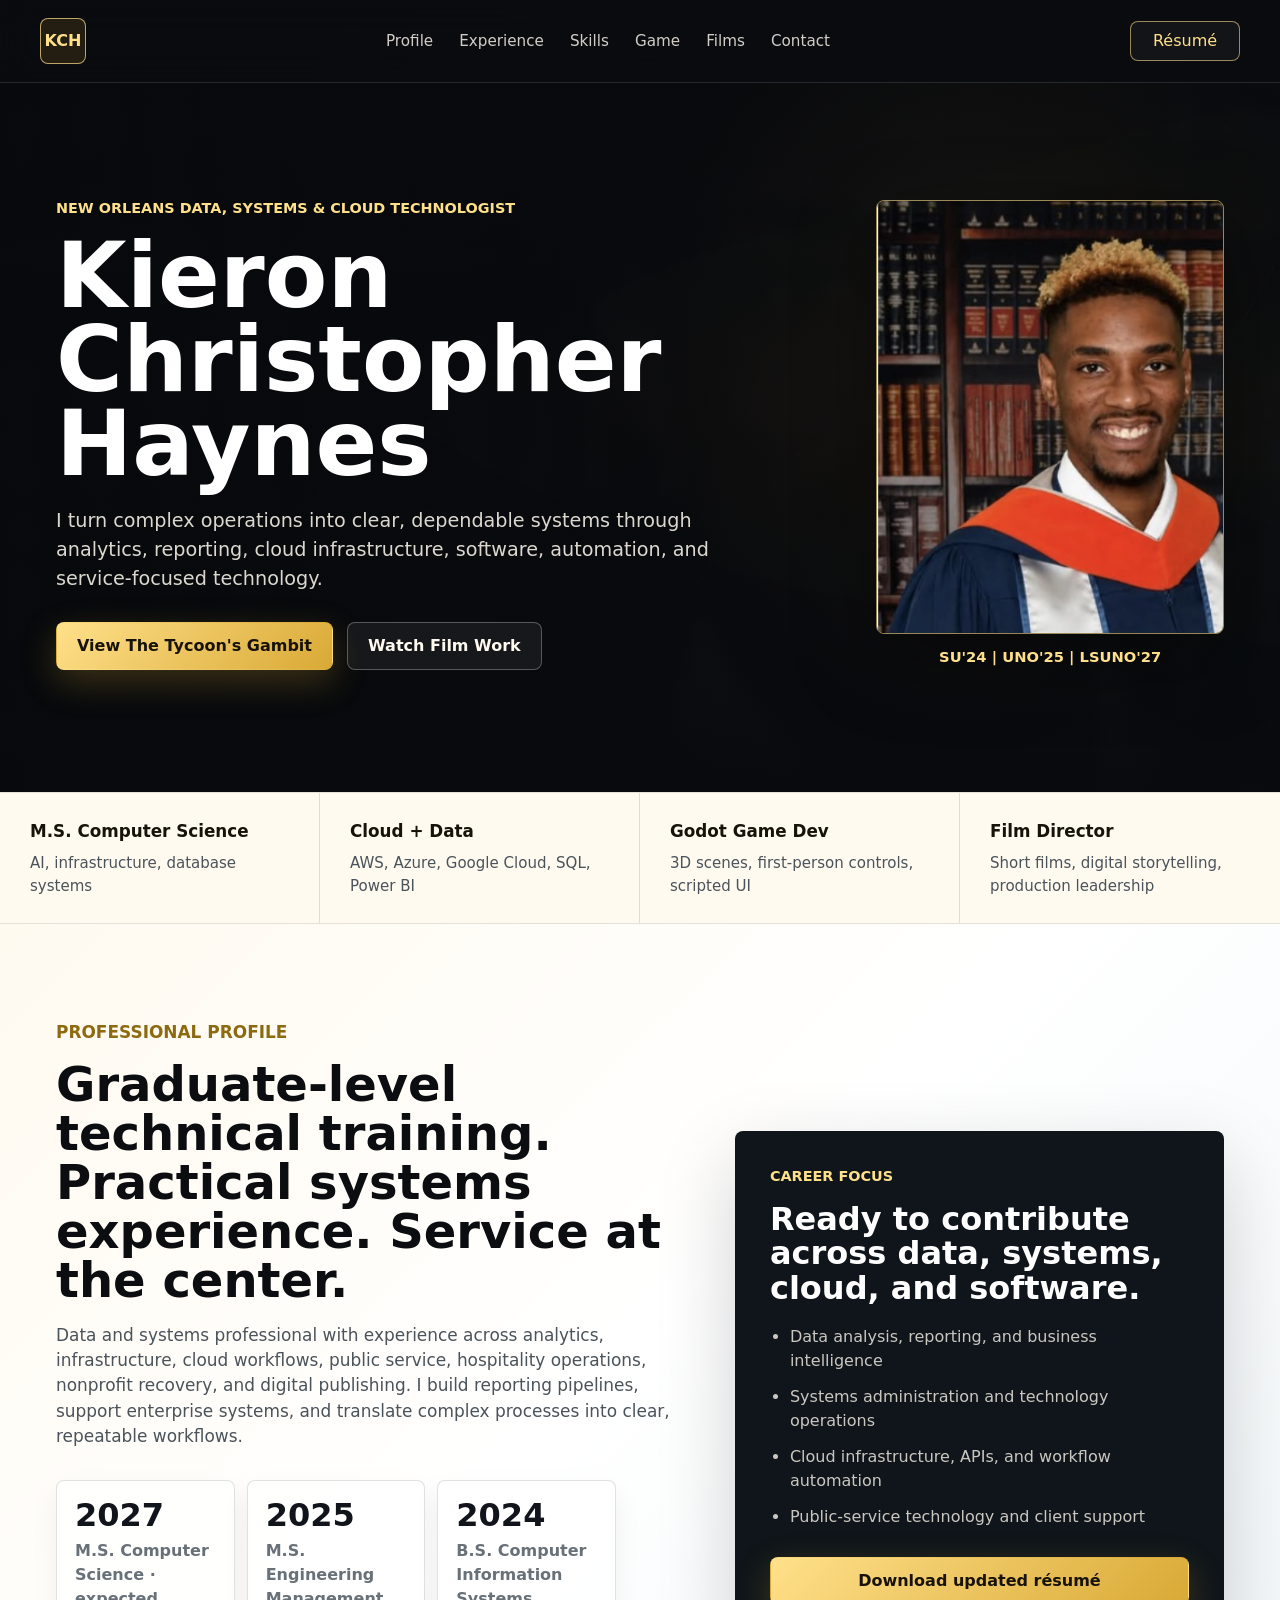
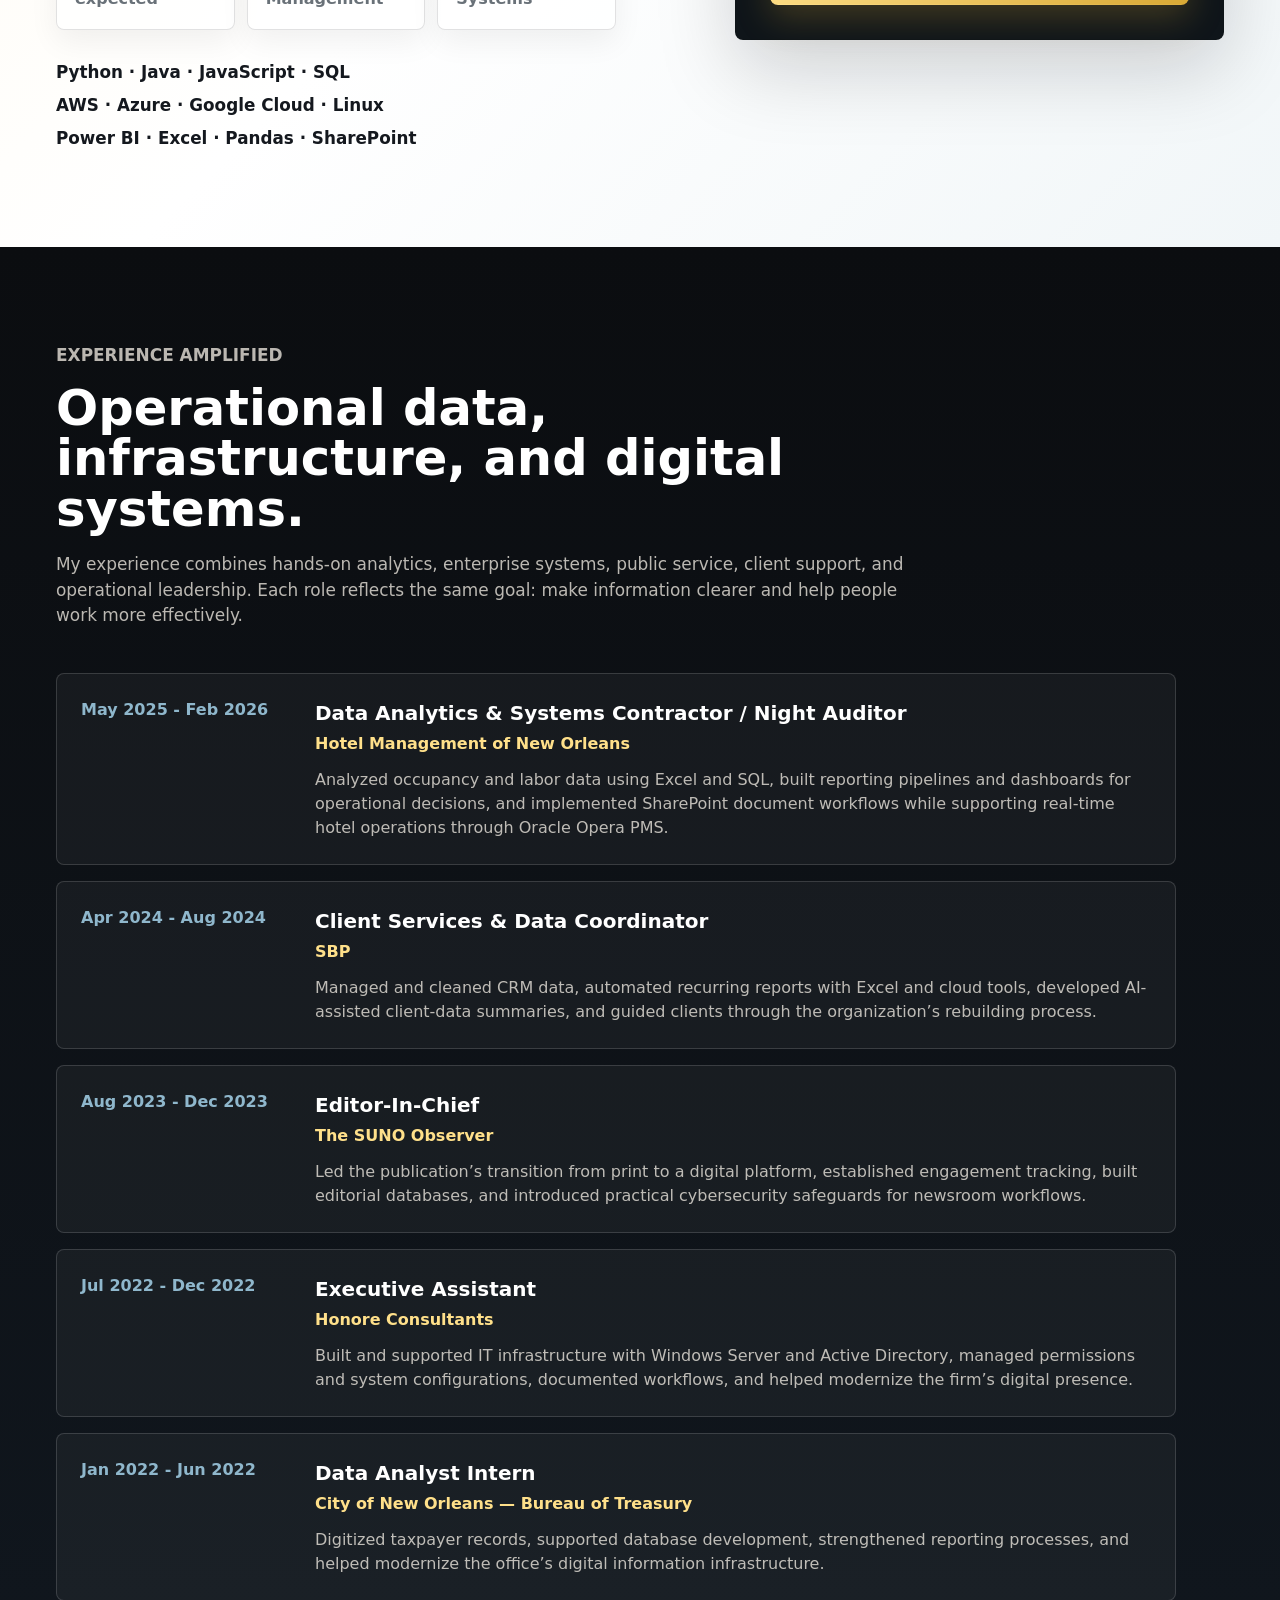
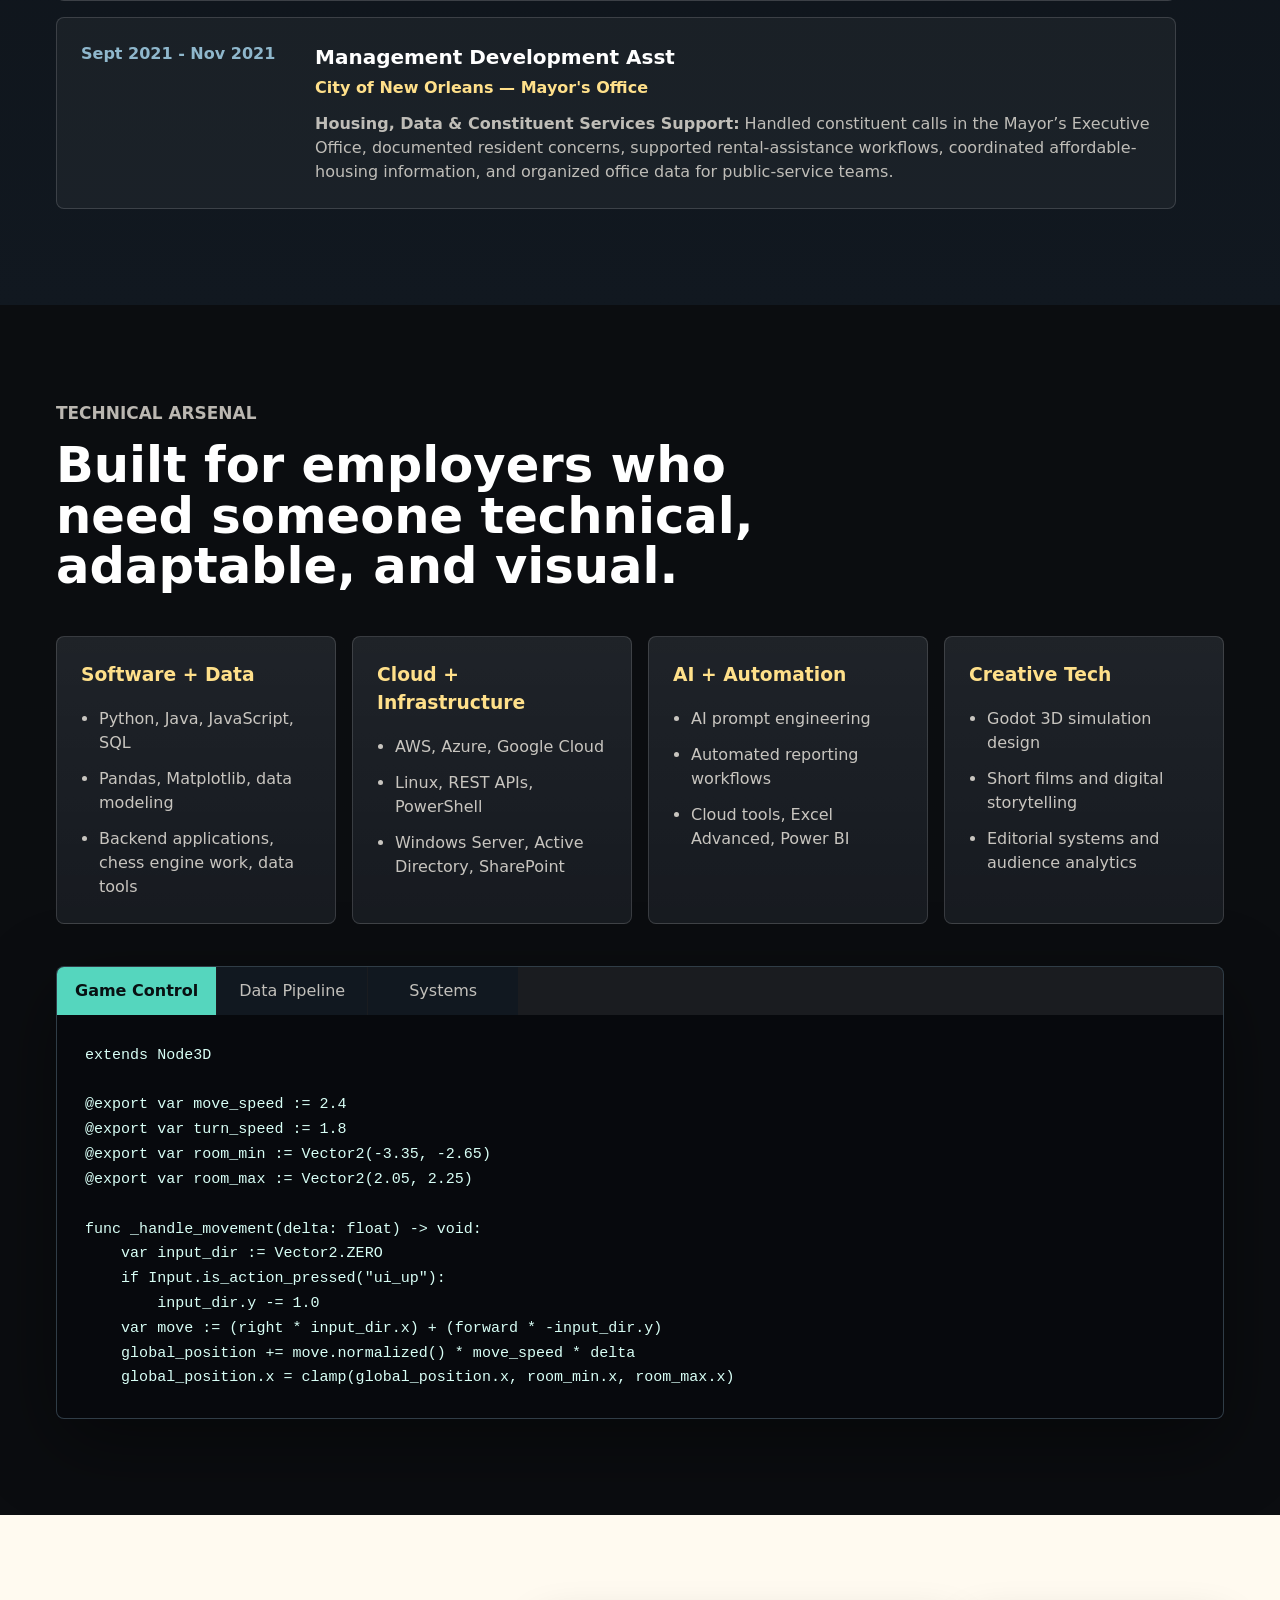
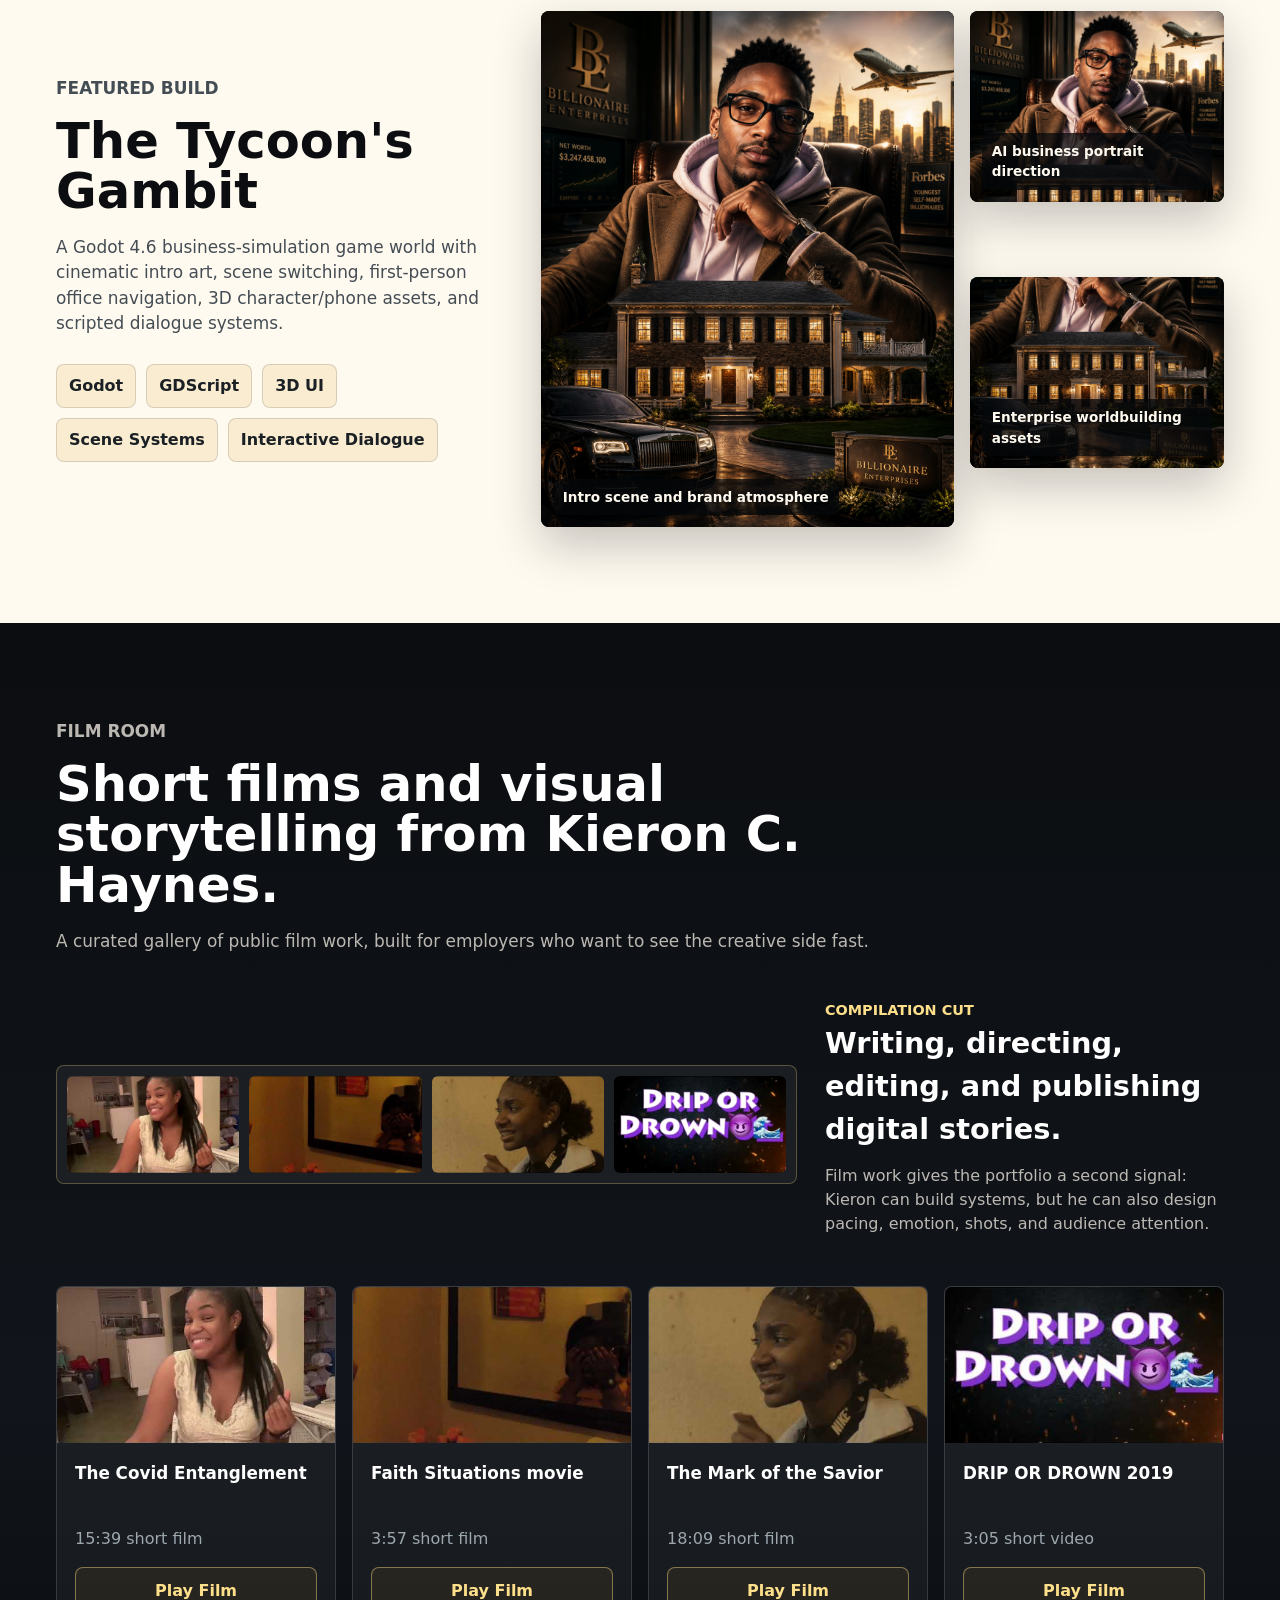
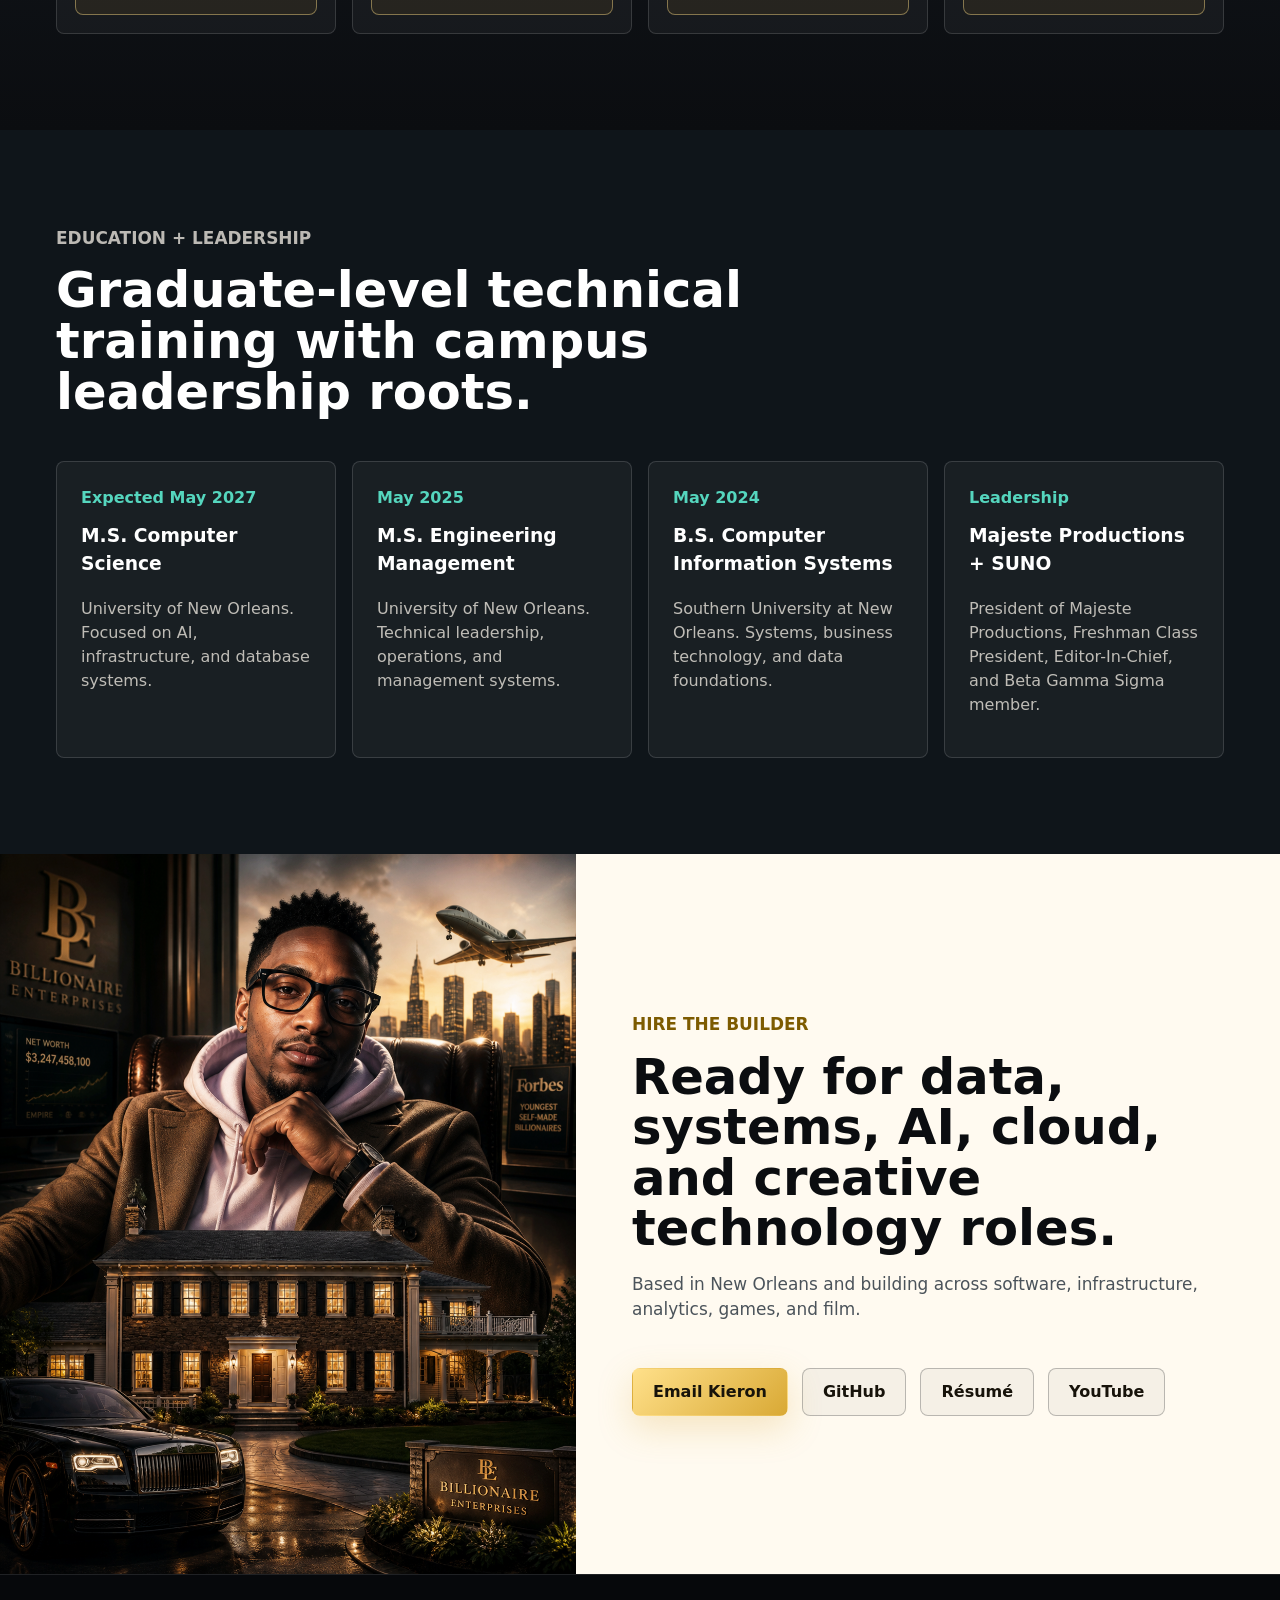
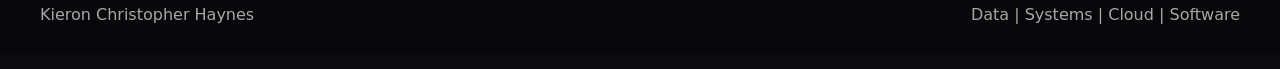
==== index.html @ b0facc54 "Refresh GitHub Pages deployment" ====
<!DOCTYPE html>
<html lang="en">
<head>
  <meta charset="UTF-8">
  <meta name="viewport" content="width=device-width, initial-scale=1.0">
  <title>Kieron Christopher Haynes | Data, Systems & Cloud Technologist</title>
  <meta name="description" content="Professional portfolio for Kieron Christopher Haynes, a New Orleans data, systems, cloud, and software technologist with graduate training and public-service experience.">
  <link rel="stylesheet" href="styles.css">
</head>
<body>
  <canvas id="signalCanvas" aria-hidden="true"></canvas>

  <header class="site-header">
    <a class="brand-mark" href="#top" aria-label="Kieron Christopher Haynes home">
      <span>KCH</span>
    </a>
    <nav class="main-nav" aria-label="Primary navigation">
      <a href="#brand">Profile</a>
      <a href="#experience">Experience</a>
      <a href="#skills">Skills</a>
      <a href="#game">Game</a>
      <a href="#film">Films</a>
      <a href="#contact">Contact</a>
    </nav>
    <a class="nav-action" href="assets/resume/Kieron-Christopher-Haynes-Resume-Updated.pdf" target="_blank" rel="noreferrer">Résumé</a>
  </header>

  <main id="top">
    <section class="hero-section" aria-labelledby="hero-title">
      <img class="hero-bg" src="assets/social/graduation-portrait.jpg" alt="Graduation portrait of Kieron Christopher Haynes">
      <div class="hero-shade"></div>
      <div class="hero-content">
        <p class="eyebrow">New Orleans data, systems & cloud technologist</p>
        <h1 id="hero-title"><span class="name-line">Kieron</span> <span class="name-line">Christopher</span> <span class="name-line">Haynes</span></h1>
        <p class="hero-lede">I turn complex operations into clear, dependable systems through analytics, reporting, cloud infrastructure, software, automation, and service-focused technology.</p>
        <div class="hero-actions" aria-label="Portfolio quick links">
          <a class="primary-button" href="#game">View The Tycoon's Gambit</a>
          <a class="secondary-button" href="#film">Watch Film Work</a>
        </div>
      </div>

      <figure class="hero-portrait">
        <img src="assets/social/graduation-portrait.jpg" alt="Kieron Christopher Haynes graduation portrait">
        <figcaption>SU'24 | UNO'25 | LSUNO'27</figcaption>
      </figure>
    </section>

    <section class="signal-strip" aria-label="Portfolio highlights">
      <div>
        <strong>M.S. Computer Science</strong>
        <span>AI, infrastructure, database systems</span>
      </div>
      <div>
        <strong>Cloud + Data</strong>
        <span>AWS, Azure, Google Cloud, SQL, Power BI</span>
      </div>
      <div>
        <strong>Godot Game Dev</strong>
        <span>3D scenes, first-person controls, scripted UI</span>
      </div>
      <div>
        <strong>Film Director</strong>
        <span>Short films, digital storytelling, production leadership</span>
      </div>
    </section>

    <section id="brand" class="section-pad brand-section">
      <div class="brand-layout">
        <div class="brand-copy">
          <p class="eyebrow">Professional profile</p>
          <h2>Graduate-level technical training. Practical systems experience. Service at the center.</h2>
          <p>Data and systems professional with experience across analytics, infrastructure, cloud workflows, public service, hospitality operations, nonprofit recovery, and digital publishing. I build reporting pipelines, support enterprise systems, and translate complex processes into clear, repeatable workflows.</p>
          <div class="social-proof-grid" aria-label="Education milestones">
            <div>
              <strong>2027</strong>
              <span>M.S. Computer Science · expected</span>
            </div>
            <div>
              <strong>2025</strong>
              <span>M.S. Engineering Management</span>
            </div>
            <div>
              <strong>2024</strong>
              <span>B.S. Computer Information Systems</span>
            </div>
          </div>
          <div class="bio-lines">
            <span>Python · Java · JavaScript · SQL</span>
            <span>AWS · Azure · Google Cloud · Linux</span>
            <span>Power BI · Excel · Pandas · SharePoint</span>
          </div>
        </div>

        <aside class="profile-card" aria-label="Professional focus">
          <p class="eyebrow">Career focus</p>
          <h3>Ready to contribute across data, systems, cloud, and software.</h3>
          <ul>
            <li>Data analysis, reporting, and business intelligence</li>
            <li>Systems administration and technology operations</li>
            <li>Cloud infrastructure, APIs, and workflow automation</li>
            <li>Public-service technology and client support</li>
          </ul>
          <a class="primary-button" href="assets/resume/Kieron-Christopher-Haynes-Resume-Updated.pdf" target="_blank" rel="noreferrer">Download updated résumé</a>
        </aside>
      </div>
    </section>

    <section id="experience" class="section-pad experience-section">
      <div class="section-heading">
        <p class="eyebrow">Experience amplified</p>
        <h2>Operational data, infrastructure, and digital systems.</h2>
        <p>My experience combines hands-on analytics, enterprise systems, public service, client support, and operational leadership. Each role reflects the same goal: make information clearer and help people work more effectively.</p>
      </div>

      <div class="timeline">
        <article class="timeline-item">
          <div class="timeline-date">May 2025 - Feb 2026</div>
          <div class="timeline-body">
            <h3>Data Analytics & Systems Contractor / Night Auditor</h3>
            <p class="company">Hotel Management of New Orleans</p>
            <p>Analyzed occupancy and labor data using Excel and SQL, built reporting pipelines and dashboards for operational decisions, and implemented SharePoint document workflows while supporting real-time hotel operations through Oracle Opera PMS.</p>
          </div>
        </article>
        <article class="timeline-item">
          <div class="timeline-date">Apr 2024 - Aug 2024</div>
          <div class="timeline-body">
            <h3>Client Services & Data Coordinator</h3>
            <p class="company">SBP</p>
            <p>Managed and cleaned CRM data, automated recurring reports with Excel and cloud tools, developed AI-assisted client-data summaries, and guided clients through the organization’s rebuilding process.</p>
          </div>
        </article>
        <article class="timeline-item">
          <div class="timeline-date">Aug 2023 - Dec 2023</div>
          <div class="timeline-body">
            <h3>Editor-In-Chief</h3>
            <p class="company">The SUNO Observer</p>
            <p>Led the publication’s transition from print to a digital platform, established engagement tracking, built editorial databases, and introduced practical cybersecurity safeguards for newsroom workflows.</p>
          </div>
        </article>
        <article class="timeline-item">
          <div class="timeline-date">Jul 2022 - Dec 2022</div>
          <div class="timeline-body">
            <h3>Executive Assistant</h3>
            <p class="company">Honore Consultants</p>
            <p>Built and supported IT infrastructure with Windows Server and Active Directory, managed permissions and system configurations, documented workflows, and helped modernize the firm’s digital presence.</p>
          </div>
        </article>
        <article class="timeline-item">
          <div class="timeline-date">Jan 2022 - Jun 2022</div>
          <div class="timeline-body">
            <h3>Data Analyst Intern</h3>
            <p class="company">City of New Orleans — Bureau of Treasury</p>
            <p>Digitized taxpayer records, supported database development, strengthened reporting processes, and helped modernize the office’s digital information infrastructure.</p>
          </div>
        </article>
        <article class="timeline-item">
          <div class="timeline-date">Sept 2021 - Nov 2021</div>
          <div class="timeline-body">
            <h3>Management Development Asst</h3>
            <p class="company">City of New Orleans — Mayor's Office</p>
            <p><strong>Housing, Data & Constituent Services Support:</strong> Handled constituent calls in the Mayor’s Executive Office, documented resident concerns, supported rental-assistance workflows, coordinated affordable-housing information, and organized office data for public-service teams.</p>
          </div>
        </article>
      </div>
    </section>

    <section id="skills" class="section-pad skills-section">
      <div class="section-heading compact">
        <p class="eyebrow">Technical arsenal</p>
        <h2>Built for employers who need someone technical, adaptable, and visual.</h2>
      </div>

      <div class="skills-grid">
        <article class="skill-panel">
          <h3>Software + Data</h3>
          <ul>
            <li>Python, Java, JavaScript, SQL</li>
            <li>Pandas, Matplotlib, data modeling</li>
            <li>Backend applications, chess engine work, data tools</li>
          </ul>
        </article>
        <article class="skill-panel">
          <h3>Cloud + Infrastructure</h3>
          <ul>
            <li>AWS, Azure, Google Cloud</li>
            <li>Linux, REST APIs, PowerShell</li>
            <li>Windows Server, Active Directory, SharePoint</li>
          </ul>
        </article>
        <article class="skill-panel">
          <h3>AI + Automation</h3>
          <ul>
            <li>AI prompt engineering</li>
            <li>Automated reporting workflows</li>
            <li>Cloud tools, Excel Advanced, Power BI</li>
          </ul>
        </article>
        <article class="skill-panel">
          <h3>Creative Tech</h3>
          <ul>
            <li>Godot 3D simulation design</li>
            <li>Short films and digital storytelling</li>
            <li>Editorial systems and audience analytics</li>
          </ul>
        </article>
      </div>

      <div class="code-stage" aria-label="Technical code and systems highlight">
        <div class="code-tabs" role="tablist" aria-label="Code samples">
          <button class="code-tab is-active" type="button" data-code="game">Game Control</button>
          <button class="code-tab" type="button" data-code="data">Data Pipeline</button>
          <button class="code-tab" type="button" data-code="systems">Systems</button>
        </div>
        <pre class="code-window"><code id="codeSample"></code></pre>
      </div>
    </section>

    <section id="game" class="game-section">
      <div class="section-pad game-layout">
        <div class="game-copy">
          <p class="eyebrow">Featured build</p>
          <h2>The Tycoon's Gambit</h2>
          <p>A Godot 4.6 business-simulation game world with cinematic intro art, scene switching, first-person office navigation, 3D character/phone assets, and scripted dialogue systems.</p>
          <div class="project-tags" aria-label="Game technology tags">
            <span>Godot</span>
            <span>GDScript</span>
            <span>3D UI</span>
            <span>Scene Systems</span>
            <span>Interactive Dialogue</span>
          </div>
        </div>

        <div class="game-showcase">
          <figure class="game-screen primary-screen">
            <img src="assets/game/tycoon-intro.png" alt="The Tycoon's Gambit intro screenshot">
            <figcaption>Intro scene and brand atmosphere</figcaption>
          </figure>
          <figure class="game-screen crop-screen top-crop">
            <img src="assets/game/tycoon-intro.png" alt="Close crop of The Tycoon's Gambit business portrait">
            <figcaption>AI business portrait direction</figcaption>
          </figure>
          <figure class="game-screen crop-screen bottom-crop">
            <img src="assets/game/tycoon-intro.png" alt="Close crop of The Tycoon's Gambit enterprise scene">
            <figcaption>Enterprise worldbuilding assets</figcaption>
          </figure>
        </div>
      </div>
    </section>

    <section id="film" class="section-pad film-section">
      <div class="section-heading">
        <p class="eyebrow">Film room</p>
        <h2>Short films and visual storytelling from Kieron C. Haynes.</h2>
        <p>A curated gallery of public film work, built for employers who want to see the creative side fast.</p>
      </div>

      <div class="film-trailer">
        <div class="film-reel" aria-hidden="true">
          <img src="assets/film/covid-entanglement.jpg" alt="">
          <img src="assets/film/faith-situations.jpg" alt="">
          <img src="assets/film/mark-of-the-savior.jpg" alt="">
          <img src="assets/film/drip-or-drown.jpg" alt="">
        </div>
        <div class="film-copy">
          <span class="small-label">Compilation Cut</span>
          <h3>Writing, directing, editing, and publishing digital stories.</h3>
          <p>Film work gives the portfolio a second signal: Kieron can build systems, but he can also design pacing, emotion, shots, and audience attention.</p>
        </div>
      </div>

      <div class="film-grid">
        <article class="film-card">
          <img src="assets/film/covid-entanglement.jpg" alt="Thumbnail for The Covid Entanglement">
          <div class="film-card-body">
            <h3>The Covid Entanglement</h3>
            <p>15:39 short film</p>
            <button type="button" class="play-button" data-video="dBq8hv2UvcI">Play Film</button>
          </div>
        </article>
        <article class="film-card">
          <img src="assets/film/faith-situations.jpg" alt="Thumbnail for Faith Situations movie">
          <div class="film-card-body">
            <h3>Faith Situations movie</h3>
            <p>3:57 short film</p>
            <button type="button" class="play-button" data-video="jITl7-UPeSk">Play Film</button>
          </div>
        </article>
        <article class="film-card">
          <img src="assets/film/mark-of-the-savior.jpg" alt="Thumbnail for The Mark of the Savior">
          <div class="film-card-body">
            <h3>The Mark of the Savior</h3>
            <p>18:09 short film</p>
            <button type="button" class="play-button" data-video="42hPsuVR06k">Play Film</button>
          </div>
        </article>
        <article class="film-card">
          <img src="assets/film/drip-or-drown.jpg" alt="Thumbnail for DRIP OR DROWN 2019">
          <div class="film-card-body">
            <h3>DRIP OR DROWN 2019</h3>
            <p>3:05 short video</p>
            <button type="button" class="play-button" data-video="EWmtZopDArc">Play Film</button>
          </div>
        </article>
      </div>
    </section>

    <section class="section-pad education-section">
      <div class="section-heading compact">
        <p class="eyebrow">Education + leadership</p>
        <h2>Graduate-level technical training with campus leadership roots.</h2>
      </div>
      <div class="education-grid">
        <article>
          <span>Expected May 2027</span>
          <h3>M.S. Computer Science</h3>
          <p>University of New Orleans. Focused on AI, infrastructure, and database systems.</p>
        </article>
        <article>
          <span>May 2025</span>
          <h3>M.S. Engineering Management</h3>
          <p>University of New Orleans. Technical leadership, operations, and management systems.</p>
        </article>
        <article>
          <span>May 2024</span>
          <h3>B.S. Computer Information Systems</h3>
          <p>Southern University at New Orleans. Systems, business technology, and data foundations.</p>
        </article>
        <article>
          <span>Leadership</span>
          <h3>Majeste Productions + SUNO</h3>
          <p>President of Majeste Productions, Freshman Class President, Editor-In-Chief, and Beta Gamma Sigma member.</p>
        </article>
      </div>
    </section>

    <section id="contact" class="contact-section">
      <div class="contact-media">
        <img src="assets/game/tycoon-intro.png" alt="Cinematic business portrait artwork">
      </div>
      <div class="contact-copy">
        <p class="eyebrow">Hire the builder</p>
        <h2>Ready for data, systems, AI, cloud, and creative technology roles.</h2>
        <p>Based in New Orleans and building across software, infrastructure, analytics, games, and film.</p>
        <div class="contact-actions">
          <a class="primary-button" href="mailto:kieronhaynes8@gmail.com">Email Kieron</a>
          <a class="secondary-button" href="https://github.com/kieronhaynes38-king" target="_blank" rel="noreferrer">GitHub</a>
          <a class="secondary-button" href="assets/resume/Kieron-Christopher-Haynes-Resume-Updated.pdf" target="_blank" rel="noreferrer">Résumé</a>
          <a class="secondary-button" href="https://www.youtube.com/@kieroncH" target="_blank" rel="noreferrer">YouTube</a>
        </div>
      </div>
    </section>
  </main>

  <div class="video-modal" id="videoModal" aria-hidden="true">
    <div class="modal-backdrop" data-close-video></div>
    <div class="modal-shell" role="dialog" aria-modal="true" aria-label="YouTube film player">
      <button class="modal-close" type="button" data-close-video aria-label="Close video">Close</button>
      <iframe id="videoFrame" title="Kieron C. Haynes YouTube film" allow="autoplay; encrypted-media; picture-in-picture" allowfullscreen></iframe>
    </div>
  </div>

  <footer class="site-footer">
    <span>Kieron Christopher Haynes</span>
    <span>Data | Systems | Cloud | Software</span>
  </footer>

  <script src="script.js"></script>
  <!-- Portfolio updated 2026-07-23 -->
</body>
</html>
---- styles.css ----
:root {
  --ink: #0b0d10;
  --ink-soft: #151920;
  --paper: #fffaf0;
  --white: #ffffff;
  --gold: #d9a935;
  --gold-bright: #ffe08a;
  --steel: #8fb7cc;
  --teal: #55d6be;
  --green: #9ee493;
  --muted: #9da7ae;
  --line: rgba(255, 255, 255, 0.15);
  --shadow: 0 24px 80px rgba(0, 0, 0, 0.42);
}

* {
  box-sizing: border-box;
}

html {
  scroll-behavior: smooth;
  overflow-x: hidden;
}

body {
  margin: 0;
  min-width: 320px;
  overflow-x: hidden;
  color: var(--paper);
  background: var(--ink);
  font-family: Inter, ui-sans-serif, system-ui, -apple-system, BlinkMacSystemFont, "Segoe UI", sans-serif;
  line-height: 1.5;
  letter-spacing: 0;
}

body::selection {
  color: var(--ink);
  background: var(--gold-bright);
}

a {
  color: inherit;
  text-decoration: none;
}

img {
  display: block;
  max-width: 100%;
}

button,
a {
  -webkit-tap-highlight-color: transparent;
}

button {
  font: inherit;
}

#signalCanvas {
  position: fixed;
  inset: 0;
  z-index: 0;
  pointer-events: none;
  opacity: 0.35;
  mix-blend-mode: screen;
}

.site-header {
  position: fixed;
  top: 0;
  left: 0;
  right: 0;
  z-index: 20;
  display: grid;
  grid-template-columns: auto 1fr auto;
  gap: 24px;
  align-items: center;
  padding: 18px 40px;
  background: rgba(11, 13, 16, 0.76);
  border-bottom: 1px solid rgba(255, 255, 255, 0.12);
  backdrop-filter: blur(18px);
}

.brand-mark {
  display: grid;
  place-items: center;
  width: 46px;
  height: 46px;
  border: 1px solid rgba(255, 224, 138, 0.7);
  background: rgba(217, 169, 53, 0.12);
  color: var(--gold-bright);
  font-weight: 800;
  border-radius: 8px;
}

.main-nav {
  display: flex;
  justify-content: center;
  gap: 26px;
  color: rgba(255, 250, 240, 0.82);
  font-size: 0.95rem;
}

.main-nav a,
.nav-action {
  transition: color 160ms ease, border-color 160ms ease, background 160ms ease;
}

.main-nav a:hover,
.main-nav a:focus-visible {
  color: var(--gold-bright);
}

.nav-action {
  justify-self: end;
  width: max-content;
  min-width: 110px;
  min-height: 40px;
  display: inline-grid;
  place-items: center;
  padding: 0 18px;
  border: 1px solid rgba(255, 224, 138, 0.58);
  color: var(--gold-bright);
  border-radius: 8px;
  background: rgba(255, 255, 255, 0.04);
}

.nav-action:hover,
.nav-action:focus-visible {
  background: rgba(255, 224, 138, 0.16);
}

main,
.site-footer {
  position: relative;
  z-index: 1;
}

.hero-section {
  position: relative;
  min-height: 88vh;
  display: grid;
  grid-template-columns: minmax(0, 1fr) minmax(320px, 0.45fr);
  gap: 48px;
  align-items: center;
  padding: 132px 56px 56px;
  overflow: hidden;
}

.hero-bg,
.hero-shade {
  position: absolute;
  inset: 0;
}

.hero-bg {
  width: 100%;
  height: 100%;
  object-fit: cover;
  object-position: 63% 35%;
  opacity: 0.26;
  transform: scale(1.08);
  filter: blur(8px) saturate(0.9);
}

.hero-shade {
  background:
    linear-gradient(90deg, rgba(7, 9, 12, 0.96) 0%, rgba(7, 9, 12, 0.82) 44%, rgba(7, 9, 12, 0.58) 100%),
    radial-gradient(circle at 78% 45%, rgba(217, 169, 53, 0.18), transparent 34%),
    linear-gradient(0deg, rgba(11, 13, 16, 0.98) 0%, rgba(11, 13, 16, 0.32) 46%, rgba(11, 13, 16, 0.9) 100%);
}

.hero-content,
.hero-portrait {
  position: relative;
}

.hero-content {
  min-width: 0;
  max-width: 900px;
}

.hero-portrait {
  justify-self: end;
  width: min(100%, 410px);
  margin: 0;
}

.hero-portrait img {
  width: 100%;
  aspect-ratio: 4 / 5;
  object-fit: cover;
  object-position: center top;
  border: 1px solid rgba(255, 224, 138, 0.58);
  border-radius: 8px;
  box-shadow: var(--shadow);
}

.hero-portrait figcaption {
  margin-top: 12px;
  color: var(--gold-bright);
  font-size: 0.92rem;
  font-weight: 900;
  text-align: center;
}

.eyebrow,
.small-label {
  margin: 0 0 14px;
  color: var(--gold-bright);
  font-size: 0.9rem;
  font-weight: 800;
  text-transform: uppercase;
  letter-spacing: 0;
}

h1,
h2,
h3,
p {
  margin-top: 0;
}

h1 {
  margin-bottom: 22px;
  color: var(--white);
  font-size: 5.7rem;
  line-height: 0.92;
  letter-spacing: 0;
  max-width: 850px;
  overflow-wrap: break-word;
}

.name-line {
  display: inline;
}

.hero-lede {
  max-width: 700px;
  color: rgba(255, 250, 240, 0.86);
  font-size: 1.2rem;
}

.hero-actions,
.contact-actions {
  display: flex;
  flex-wrap: wrap;
  gap: 14px;
  margin-top: 28px;
}

.primary-button,
.secondary-button,
.play-button {
  min-height: 48px;
  display: inline-grid;
  place-items: center;
  padding: 0 20px;
  border-radius: 8px;
  border: 1px solid transparent;
  font-weight: 800;
  cursor: pointer;
}

.primary-button {
  color: #17130a;
  background: linear-gradient(135deg, var(--gold-bright), var(--gold));
  box-shadow: 0 12px 34px rgba(217, 169, 53, 0.25);
}

.secondary-button {
  color: var(--paper);
  border-color: rgba(255, 255, 255, 0.28);
  background: rgba(255, 255, 255, 0.06);
}

.primary-button:hover,
.primary-button:focus-visible {
  filter: brightness(1.08);
}

.secondary-button:hover,
.secondary-button:focus-visible,
.play-button:hover,
.play-button:focus-visible {
  border-color: var(--gold-bright);
  color: var(--gold-bright);
}

.signal-strip {
  position: relative;
  z-index: 2;
  display: grid;
  grid-template-columns: repeat(4, 1fr);
  background: var(--paper);
  color: var(--ink);
  border-top: 1px solid rgba(0, 0, 0, 0.1);
  border-bottom: 1px solid rgba(0, 0, 0, 0.1);
}

.signal-strip div {
  min-height: 120px;
  padding: 26px 30px;
  border-right: 1px solid rgba(11, 13, 16, 0.12);
}

.signal-strip div:last-child {
  border-right: 0;
}

.signal-strip strong,
.signal-strip span {
  display: block;
}

.signal-strip strong {
  margin-bottom: 8px;
  color: #17130a;
  font-size: 1.05rem;
}

.signal-strip span {
  color: #4b535a;
  font-size: 0.94rem;
}

.section-pad {
  padding: 96px 56px;
}

.section-heading {
  max-width: 880px;
  margin-bottom: 44px;
}

.section-heading.compact {
  max-width: 760px;
}

.section-heading h2,
.game-copy h2,
.contact-copy h2 {
  margin-bottom: 18px;
  color: var(--white);
  font-size: 3.1rem;
  line-height: 1.02;
}

.section-heading p,
.game-copy p,
.contact-copy p {
  color: rgba(255, 250, 240, 0.72);
  font-size: 1.06rem;
}

.experience-section {
  background:
    linear-gradient(180deg, #0b0d10 0%, #111820 100%);
}

.brand-section {
  background:
    linear-gradient(135deg, #fffaf0 0%, #ffffff 48%, #f1f6f8 100%);
  color: var(--ink);
}

.brand-layout {
  display: grid;
  grid-template-columns: minmax(0, 0.92fr) minmax(360px, 0.72fr);
  gap: 54px;
  align-items: center;
}

.brand-copy .eyebrow {
  color: #8d690f;
}

.brand-copy h2 {
  margin-bottom: 18px;
  color: var(--ink);
  font-size: 3rem;
  line-height: 1.02;
}

.brand-copy p {
  max-width: 760px;
  color: #4b535a;
  font-size: 1.06rem;
}

.social-proof-grid {
  display: grid;
  grid-template-columns: repeat(3, minmax(120px, 1fr));
  gap: 12px;
  max-width: 560px;
  margin: 30px 0;
}

.social-proof-grid div {
  min-height: 104px;
  padding: 18px;
  border: 1px solid rgba(11, 13, 16, 0.12);
  border-radius: 8px;
  background: rgba(255, 255, 255, 0.75);
  box-shadow: 0 12px 30px rgba(11, 13, 16, 0.06);
}

.social-proof-grid strong,
.social-proof-grid span,
.bio-lines span {
  display: block;
}

.social-proof-grid strong {
  color: #11151b;
  font-size: 2rem;
  line-height: 1;
}

.social-proof-grid span {
  margin-top: 8px;
  color: #697178;
  font-weight: 800;
}

.bio-lines {
  display: grid;
  gap: 8px;
  max-width: 620px;
  color: #14181e;
  font-size: 1.05rem;
  font-weight: 800;
}

.social-phone {
  overflow: hidden;
  border: 1px solid rgba(11, 13, 16, 0.18);
  border-radius: 8px;
  background: #ffffff;
  box-shadow: 0 28px 80px rgba(11, 13, 16, 0.18);
}

.phone-topbar {
  display: flex;
  justify-content: space-between;
  gap: 16px;
  align-items: center;
  min-height: 48px;
  padding: 0 18px;
  border-bottom: 1px solid rgba(11, 13, 16, 0.08);
  color: #11151b;
  font-size: 0.9rem;
  font-weight: 900;
}

.phone-topbar span:last-child {
  color: #75808a;
  font-weight: 800;
}

.social-phone img {
  width: 100%;
  max-height: 720px;
  object-fit: cover;
  object-position: 50% 0%;
}

.timeline {
  display: grid;
  gap: 16px;
  max-width: 1120px;
}

.timeline-item {
  display: grid;
  grid-template-columns: 210px 1fr;
  gap: 24px;
  padding: 24px;
  border: 1px solid var(--line);
  border-radius: 8px;
  background: rgba(255, 255, 255, 0.045);
}

.timeline-date {
  color: var(--steel);
  font-weight: 800;
}

.timeline-body h3 {
  margin-bottom: 4px;
  color: var(--white);
  font-size: 1.25rem;
}

.company {
  margin-bottom: 12px;
  color: var(--gold-bright);
  font-weight: 800;
}

.timeline-body p:last-child {
  margin-bottom: 0;
  color: rgba(255, 250, 240, 0.72);
}

.skills-section {
  background: var(--ink);
}

.skills-grid {
  display: grid;
  grid-template-columns: repeat(4, 1fr);
  gap: 16px;
  margin-bottom: 42px;
}

.skill-panel {
  min-height: 245px;
  padding: 24px;
  border: 1px solid rgba(255, 255, 255, 0.14);
  border-radius: 8px;
  background:
    linear-gradient(180deg, rgba(255, 255, 255, 0.06), rgba(255, 255, 255, 0.025)),
    #11151b;
}

.skill-panel h3 {
  margin-bottom: 18px;
  color: var(--gold-bright);
}

.skill-panel ul {
  display: grid;
  gap: 12px;
  margin: 0;
  padding-left: 18px;
  color: rgba(255, 250, 240, 0.76);
}

.code-stage {
  border: 1px solid rgba(143, 183, 204, 0.3);
  border-radius: 8px;
  overflow: hidden;
  background: #07090d;
  box-shadow: var(--shadow);
}

.code-tabs {
  display: flex;
  gap: 1px;
  background: rgba(255, 255, 255, 0.08);
}

.code-tab {
  min-height: 48px;
  min-width: 150px;
  padding: 0 18px;
  border: 0;
  color: rgba(255, 250, 240, 0.74);
  background: #111820;
  cursor: pointer;
}

.code-tab.is-active {
  color: #081012;
  background: var(--teal);
  font-weight: 900;
}

.code-window {
  min-height: 280px;
  margin: 0;
  padding: 28px;
  overflow: auto;
  color: #d8fff6;
  font-size: 0.94rem;
  line-height: 1.65;
}

.code-window code {
  font-family: "Cascadia Code", Consolas, "Courier New", monospace;
}

.game-section {
  background: var(--paper);
  color: var(--ink);
}

.game-layout {
  display: grid;
  grid-template-columns: 0.78fr 1.22fr;
  gap: 48px;
  align-items: center;
}

.game-copy h2 {
  color: var(--ink);
}

.game-copy p {
  color: #454d54;
}

.project-tags {
  display: flex;
  flex-wrap: wrap;
  gap: 10px;
  margin-top: 28px;
}

.project-tags span {
  padding: 9px 12px;
  border: 1px solid rgba(11, 13, 16, 0.14);
  border-radius: 8px;
  color: #1b2025;
  background: rgba(217, 169, 53, 0.16);
  font-weight: 800;
}

.game-showcase {
  display: grid;
  grid-template-columns: 1.3fr 0.8fr;
  gap: 16px;
}

.game-screen {
  position: relative;
  margin: 0;
  overflow: hidden;
  border-radius: 8px;
  background: #080a0d;
  box-shadow: 0 18px 48px rgba(11, 13, 16, 0.24);
}

.game-screen img {
  width: 100%;
  height: 100%;
  object-fit: cover;
}

.game-screen figcaption {
  position: absolute;
  left: 12px;
  bottom: 12px;
  max-width: calc(100% - 24px);
  padding: 8px 10px;
  border-radius: 6px;
  color: var(--paper);
  background: rgba(5, 7, 10, 0.74);
  font-size: 0.85rem;
  font-weight: 800;
}

.primary-screen {
  aspect-ratio: 4 / 5;
  grid-row: span 2;
}

.crop-screen {
  aspect-ratio: 4 / 3;
}

.top-crop img {
  object-position: 50% 10%;
}

.bottom-crop img {
  object-position: 46% 88%;
}

.film-section {
  background:
    linear-gradient(180deg, #0b0d10 0%, #11151b 70%, #0b0d10 100%);
}

.film-trailer {
  display: grid;
  grid-template-columns: minmax(0, 1.3fr) minmax(320px, 0.7fr);
  gap: 28px;
  align-items: center;
  margin-bottom: 34px;
}

.film-reel {
  display: grid;
  grid-template-columns: repeat(4, 1fr);
  gap: 10px;
  padding: 10px;
  border: 1px solid rgba(255, 224, 138, 0.28);
  border-radius: 8px;
  background: rgba(255, 255, 255, 0.05);
}

.film-reel img {
  width: 100%;
  aspect-ratio: 16 / 9;
  object-fit: cover;
  border-radius: 6px;
  filter: saturate(1.08) contrast(1.06);
}

.film-copy h3 {
  margin-bottom: 12px;
  color: var(--white);
  font-size: 1.8rem;
}

.film-copy p {
  color: rgba(255, 250, 240, 0.72);
}

.film-grid {
  display: grid;
  grid-template-columns: repeat(4, 1fr);
  gap: 16px;
}

.film-card {
  overflow: hidden;
  border: 1px solid rgba(255, 255, 255, 0.14);
  border-radius: 8px;
  background: rgba(255, 255, 255, 0.045);
}

.film-card img {
  width: 100%;
  aspect-ratio: 16 / 9;
  object-fit: cover;
}

.film-card-body {
  padding: 18px;
}

.film-card h3 {
  min-height: 58px;
  margin-bottom: 8px;
  color: var(--white);
  font-size: 1.05rem;
}

.film-card p {
  margin-bottom: 16px;
  color: var(--muted);
}

.play-button {
  width: 100%;
  border-color: rgba(255, 224, 138, 0.44);
  color: var(--gold-bright);
  background: rgba(217, 169, 53, 0.08);
}

.education-section {
  background: #0f151a;
}

.education-grid {
  display: grid;
  grid-template-columns: repeat(4, 1fr);
  gap: 16px;
}

.education-grid article {
  min-height: 230px;
  padding: 24px;
  border: 1px solid rgba(255, 255, 255, 0.14);
  border-radius: 8px;
  background: rgba(255, 255, 255, 0.045);
}

.education-grid span {
  display: block;
  margin-bottom: 12px;
  color: var(--teal);
  font-weight: 900;
}

.education-grid h3 {
  color: var(--white);
}

.education-grid p {
  color: rgba(255, 250, 240, 0.72);
}

.contact-section {
  display: grid;
  grid-template-columns: 0.9fr 1.1fr;
  min-height: 620px;
  background: var(--paper);
  color: var(--ink);
}

.contact-media {
  min-height: 620px;
  overflow: hidden;
}

.contact-media img {
  width: 100%;
  height: 100%;
  object-fit: cover;
  object-position: 50% 18%;
}

.contact-copy {
  display: grid;
  align-content: center;
  padding: 76px 56px;
}

.contact-copy .eyebrow {
  color: #7d5b00;
}

.contact-copy h2 {
  color: var(--ink);
}

.contact-copy p {
  max-width: 680px;
  color: #4b535a;
}

.contact-copy .secondary-button {
  color: #17130a;
  border-color: rgba(11, 13, 16, 0.25);
  background: rgba(11, 13, 16, 0.04);
}

.video-modal {
  position: fixed;
  inset: 0;
  z-index: 40;
  display: none;
}

.video-modal.is-open {
  display: block;
}

.modal-backdrop {
  position: absolute;
  inset: 0;
  background: rgba(4, 5, 7, 0.82);
}

.modal-shell {
  position: absolute;
  left: 50%;
  top: 50%;
  width: min(1024px, calc(100% - 32px));
  transform: translate(-50%, -50%);
  border: 1px solid rgba(255, 224, 138, 0.42);
  border-radius: 8px;
  background: #05070a;
  box-shadow: var(--shadow);
}

.modal-close {
  min-height: 42px;
  padding: 0 16px;
  border: 0;
  color: var(--paper);
  background: transparent;
  cursor: pointer;
}

.modal-close:hover,
.modal-close:focus-visible {
  color: var(--gold-bright);
}

.modal-shell iframe {
  display: block;
  width: 100%;
  aspect-ratio: 16 / 9;
  border: 0;
}

.site-footer {
  display: flex;
  justify-content: space-between;
  gap: 16px;
  padding: 28px 40px;
  color: rgba(255, 250, 240, 0.66);
  background: #06080b;
  border-top: 1px solid rgba(255, 255, 255, 0.1);
}

.profile-card {
  padding: 34px;
  border: 1px solid rgba(11, 13, 16, 0.16);
  border-radius: 8px;
  background: #0f151a;
  color: var(--paper);
  box-shadow: 0 28px 80px rgba(11, 13, 16, 0.18);
}

.profile-card .eyebrow {
  color: var(--gold-bright);
}

.profile-card h3 {
  margin-bottom: 20px;
  color: var(--white);
  font-size: 2rem;
  line-height: 1.08;
}

.profile-card ul {
  display: grid;
  gap: 12px;
  margin: 0 0 28px;
  padding-left: 20px;
  color: rgba(255, 250, 240, 0.78);
}

.profile-card .primary-button {
  width: 100%;
  text-align: center;
}

@media (max-width: 1120px) {
  .hero-section {
    grid-template-columns: 1fr;
    align-items: end;
  }

  .hero-portrait {
    justify-self: start;
    max-width: 360px;
  }

  .signal-strip,
  .skills-grid,
  .film-grid,
  .education-grid {
    grid-template-columns: repeat(2, 1fr);
  }

  .brand-layout,
  .game-layout,
  .film-trailer,
  .contact-section {
    grid-template-columns: 1fr;
  }

  .contact-media {
    min-height: 420px;
  }
}

@media (max-width: 840px) {
  .site-header {
    display: flex;
    justify-content: space-between;
    padding: 14px 18px;
  }

  .main-nav {
    display: none;
  }

  .site-header .nav-action {
    width: 112px;
    min-width: 112px;
    max-width: 112px;
  }

  .hero-section,
  .section-pad {
    padding-left: 24px;
    padding-right: 24px;
  }

  .hero-section {
    padding-top: 112px;
    padding-bottom: 38px;
  }

  .hero-portrait {
    max-width: 300px;
  }

  h1 {
    font-size: 3.7rem;
  }

  .section-heading h2,
  .brand-copy h2,
  .game-copy h2,
  .contact-copy h2 {
    font-size: 2.25rem;
  }

  .timeline-item {
    grid-template-columns: 1fr;
  }

  .game-showcase {
    grid-template-columns: 1fr;
  }

  .primary-screen {
    grid-row: auto;
  }

  .contact-copy {
    padding: 56px 24px;
  }
}

@media (max-width: 620px) {
  .hero-section {
    min-height: 86vh;
  }

  h1 {
    font-size: 2.35rem;
    line-height: 1;
  }

  .name-line {
    display: block;
  }

  .site-header .nav-action {
    position: fixed;
    top: 18px;
    right: auto;
    left: min(260px, calc(100vw - 130px));
  }

  .hero-content,
  .hero-lede,
  .hero-portrait {
    max-width: 330px;
  }

  .hero-lede {
    font-size: 1.02rem;
  }

  .signal-strip,
  .social-proof-grid,
  .skills-grid,
  .film-grid,
  .education-grid,
  .film-reel {
    grid-template-columns: 1fr;
  }

  .signal-strip div {
    min-height: 104px;
    border-right: 0;
    border-bottom: 1px solid rgba(11, 13, 16, 0.12);
  }

  .code-tabs {
    overflow-x: auto;
  }

  .code-tab {
    flex: 0 0 auto;
  }

  .code-window {
    font-size: 0.82rem;
    padding: 20px;
  }

  .site-footer {
    flex-direction: column;
    padding: 24px;
  }
}

@media (prefers-reduced-motion: reduce) {
  *,
  *::before,
  *::after {
    scroll-behavior: auto !important;
    animation-duration: 0.01ms !important;
    animation-iteration-count: 1 !important;
    transition-duration: 0.01ms !important;
  }

  #signalCanvas {
    display: none;
  }
}
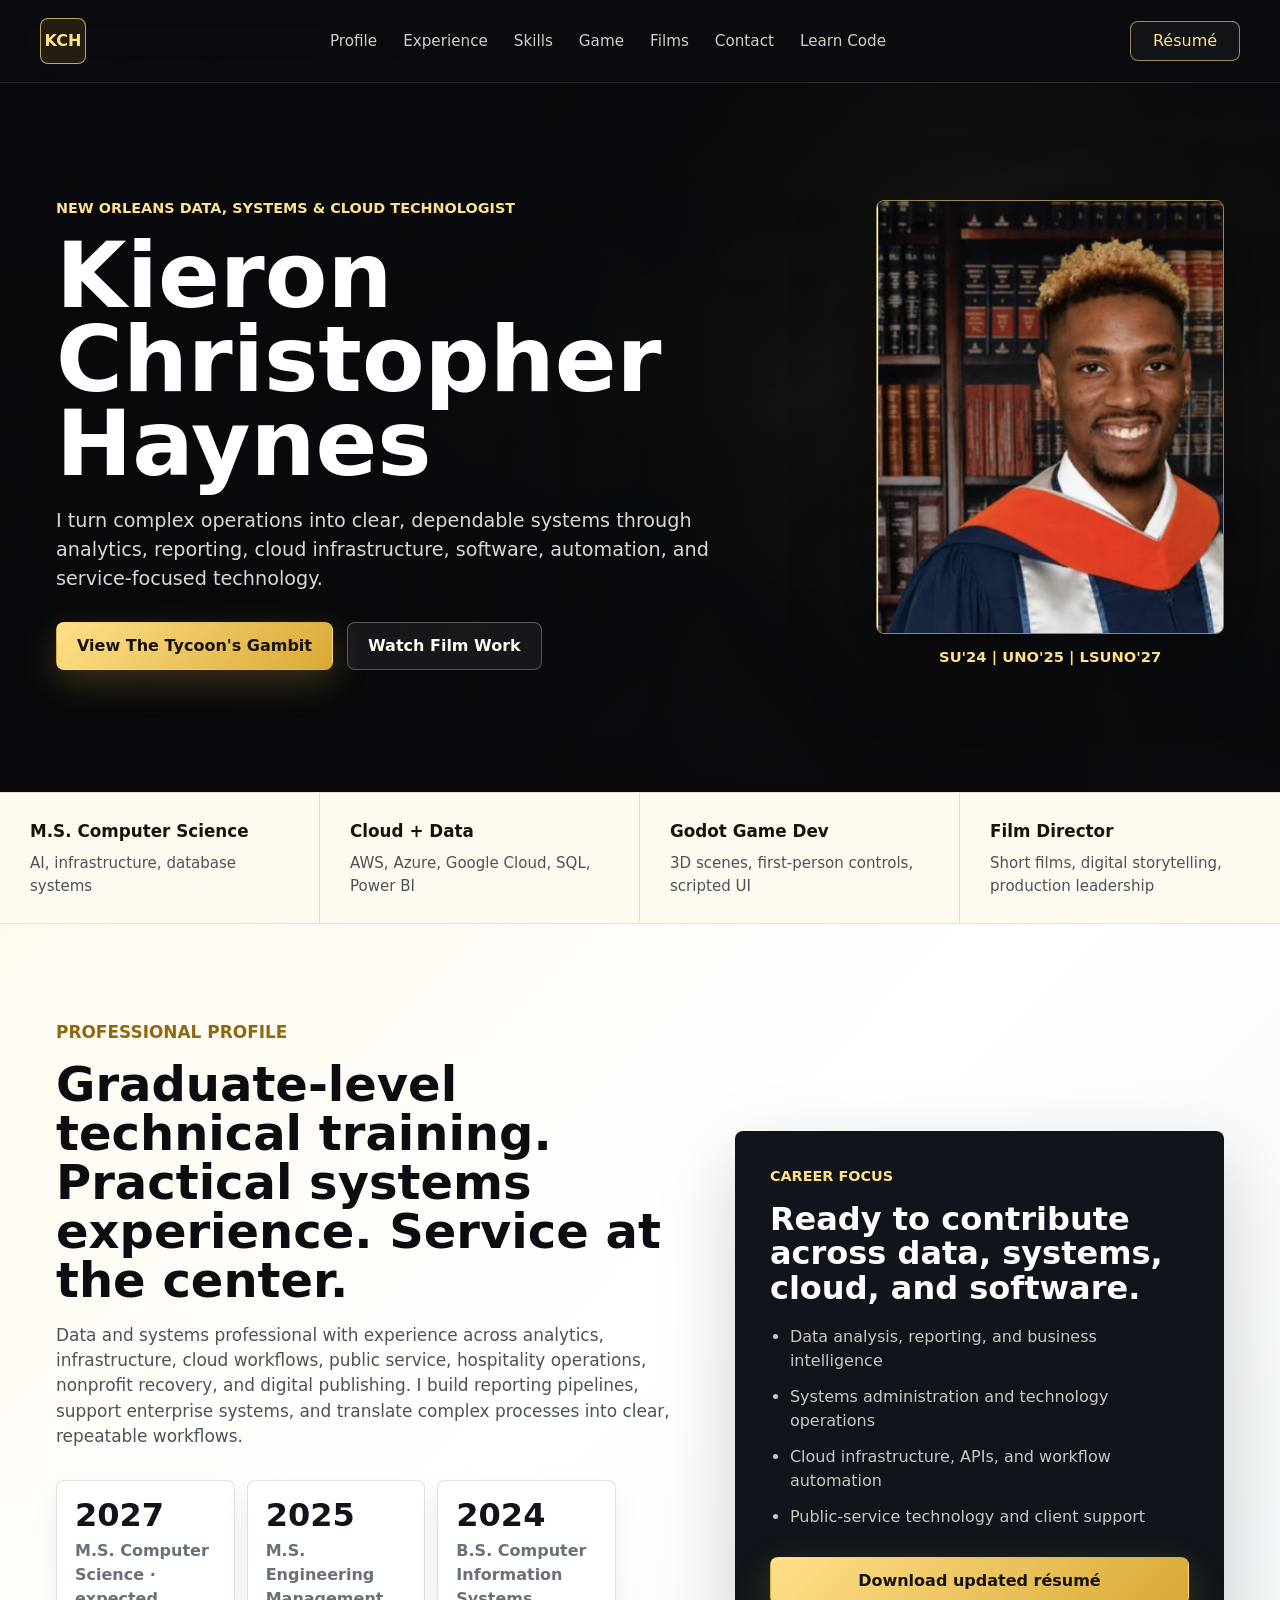
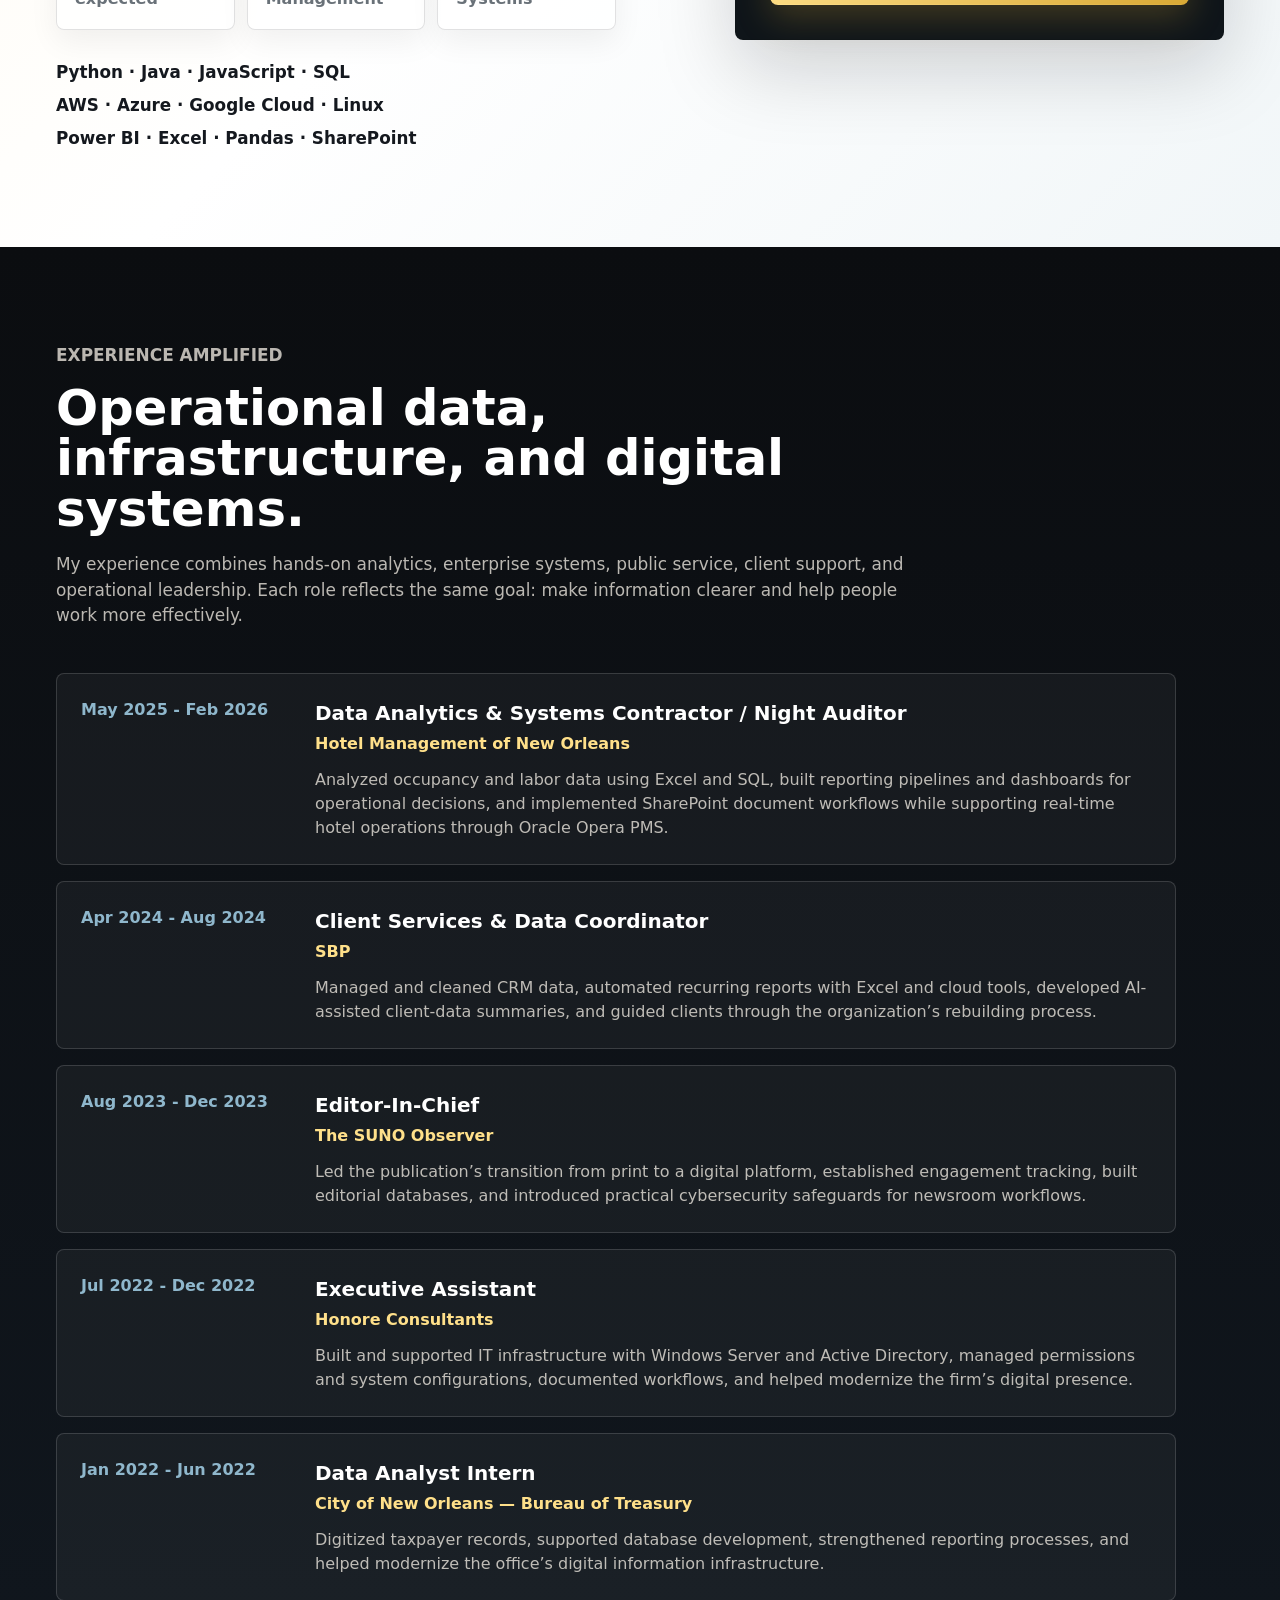
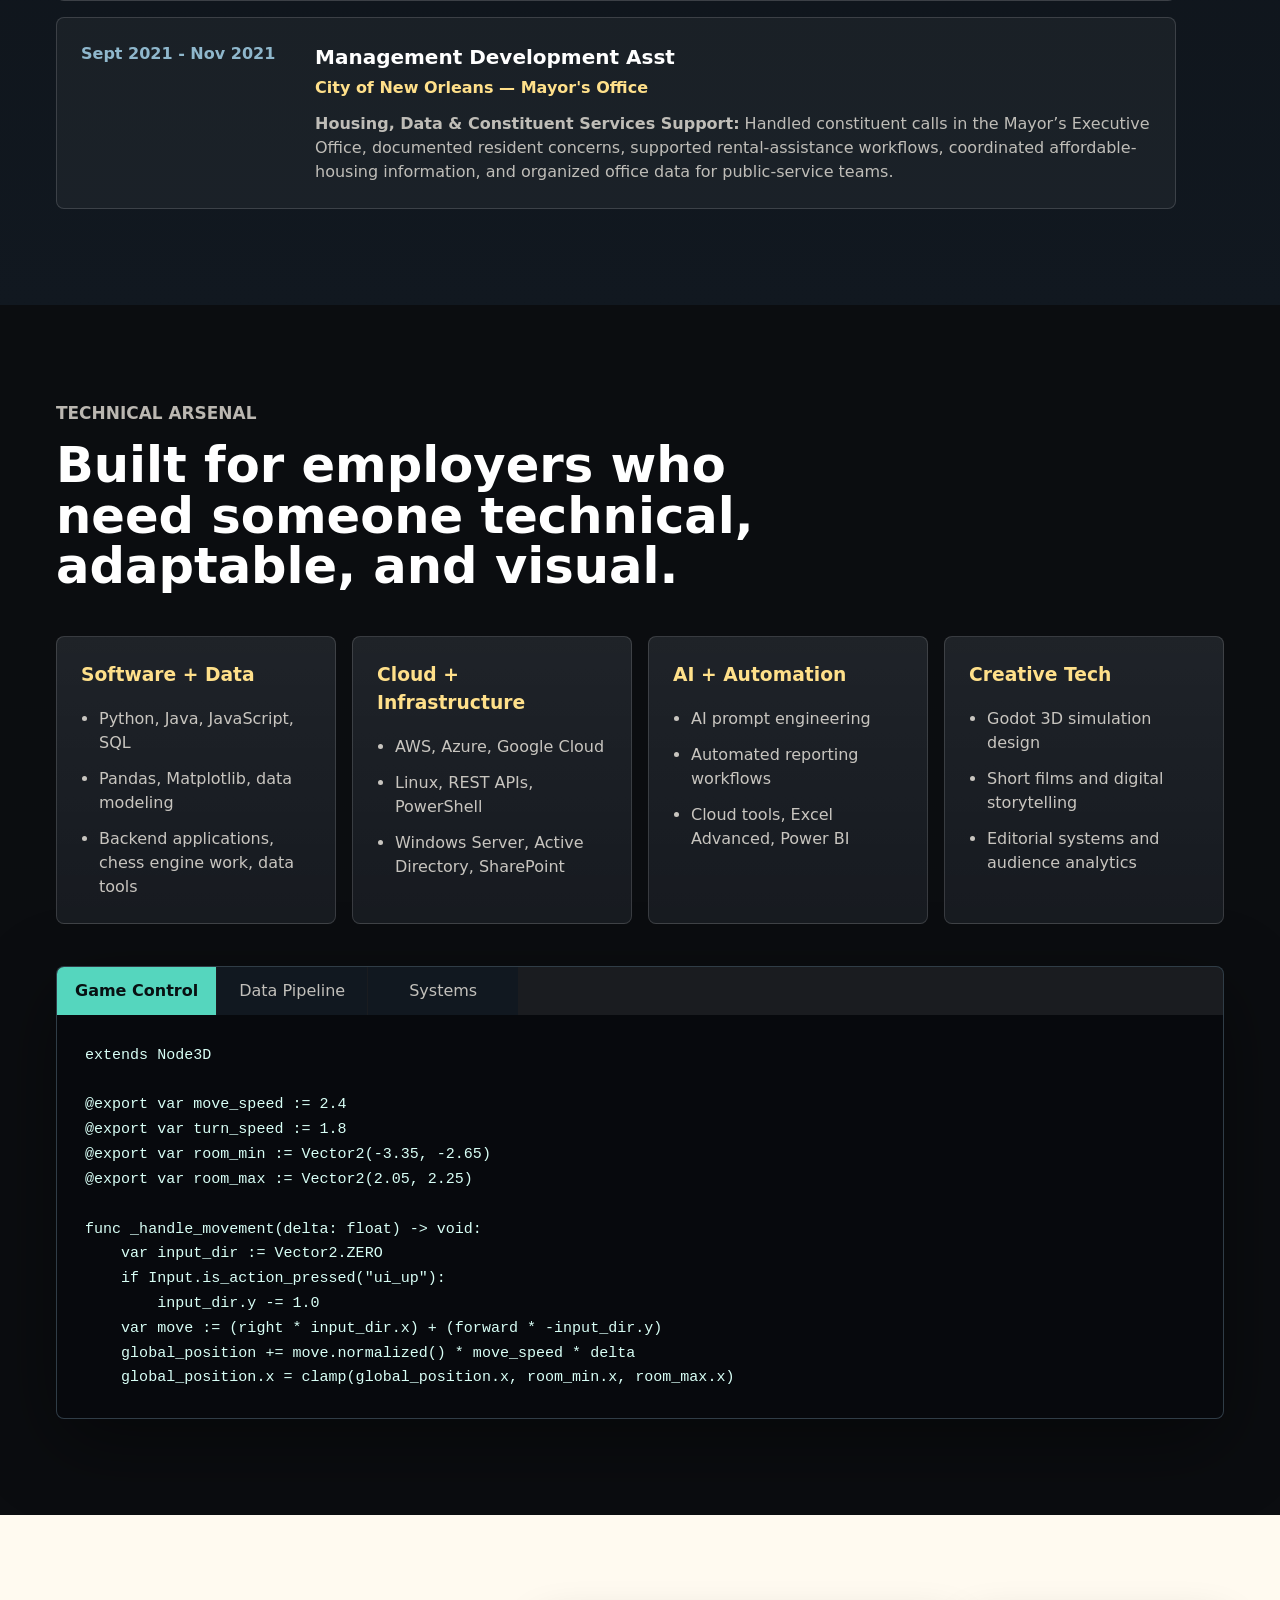
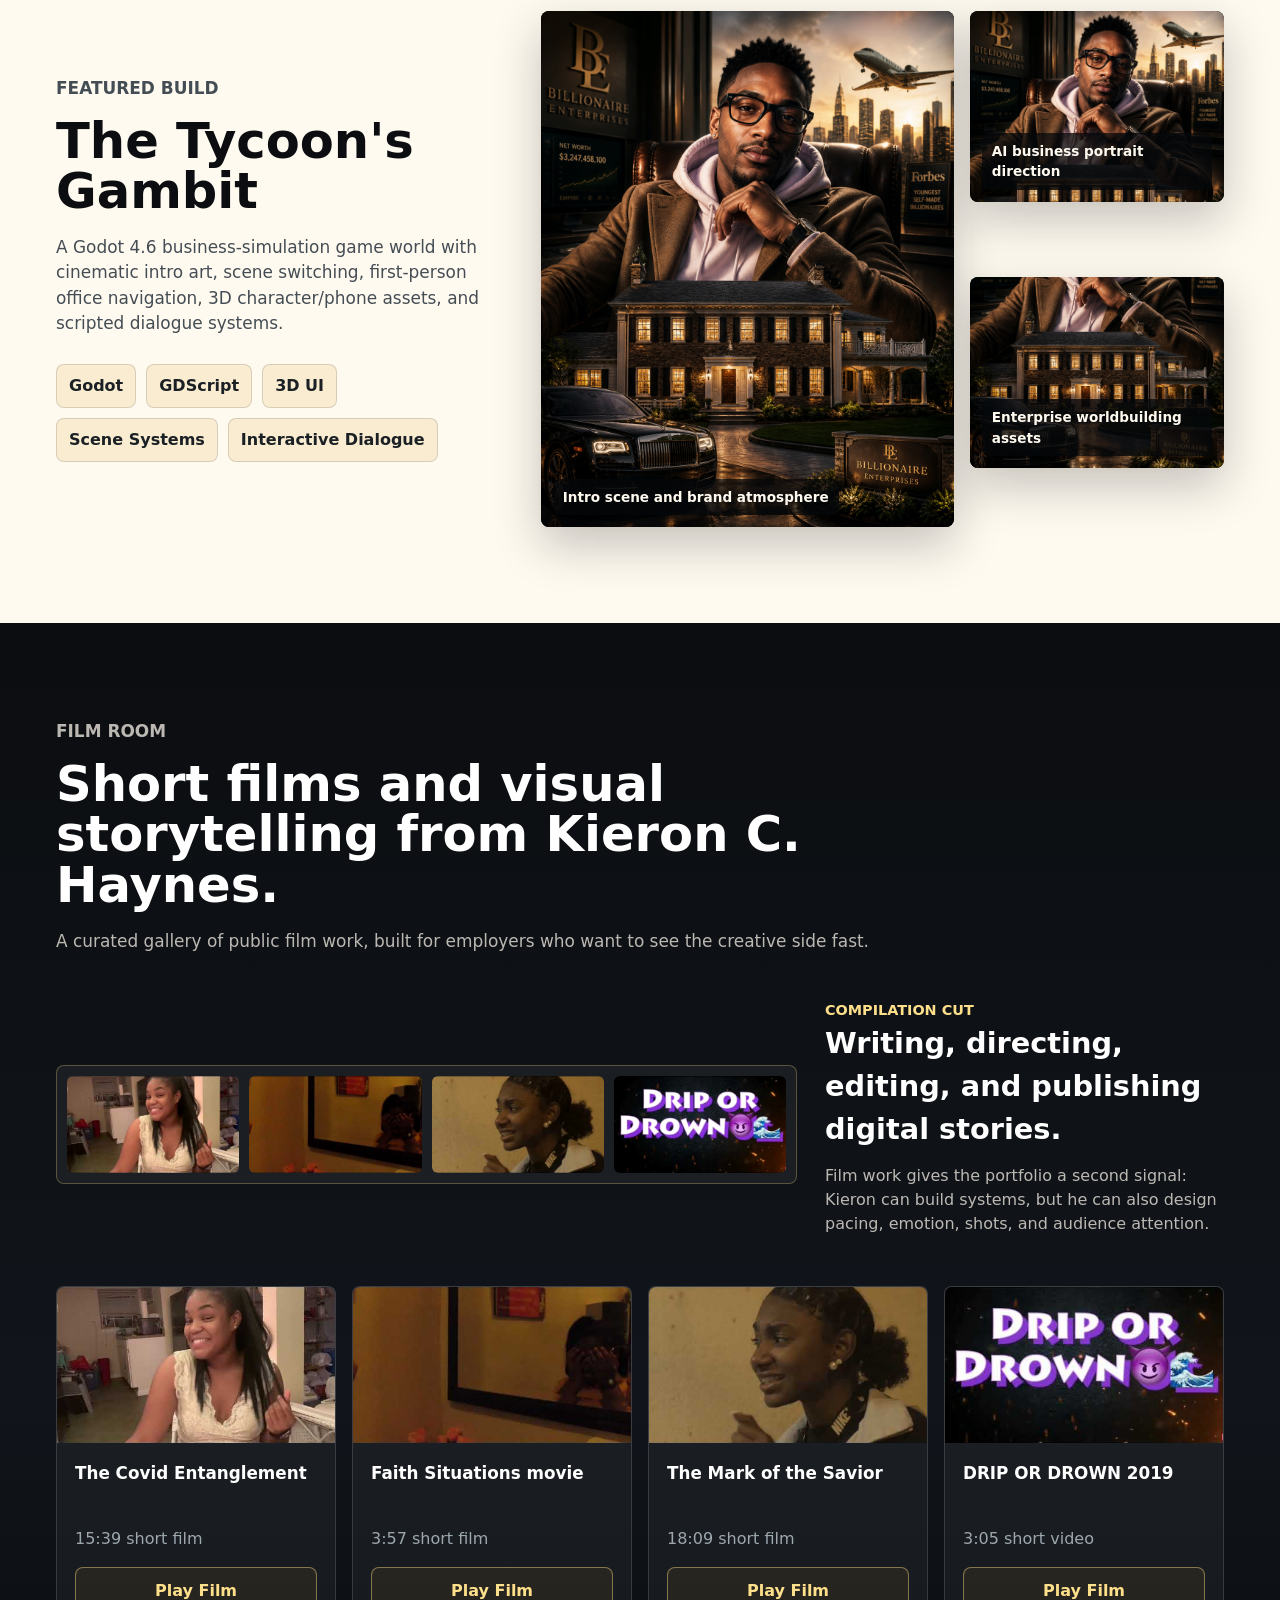
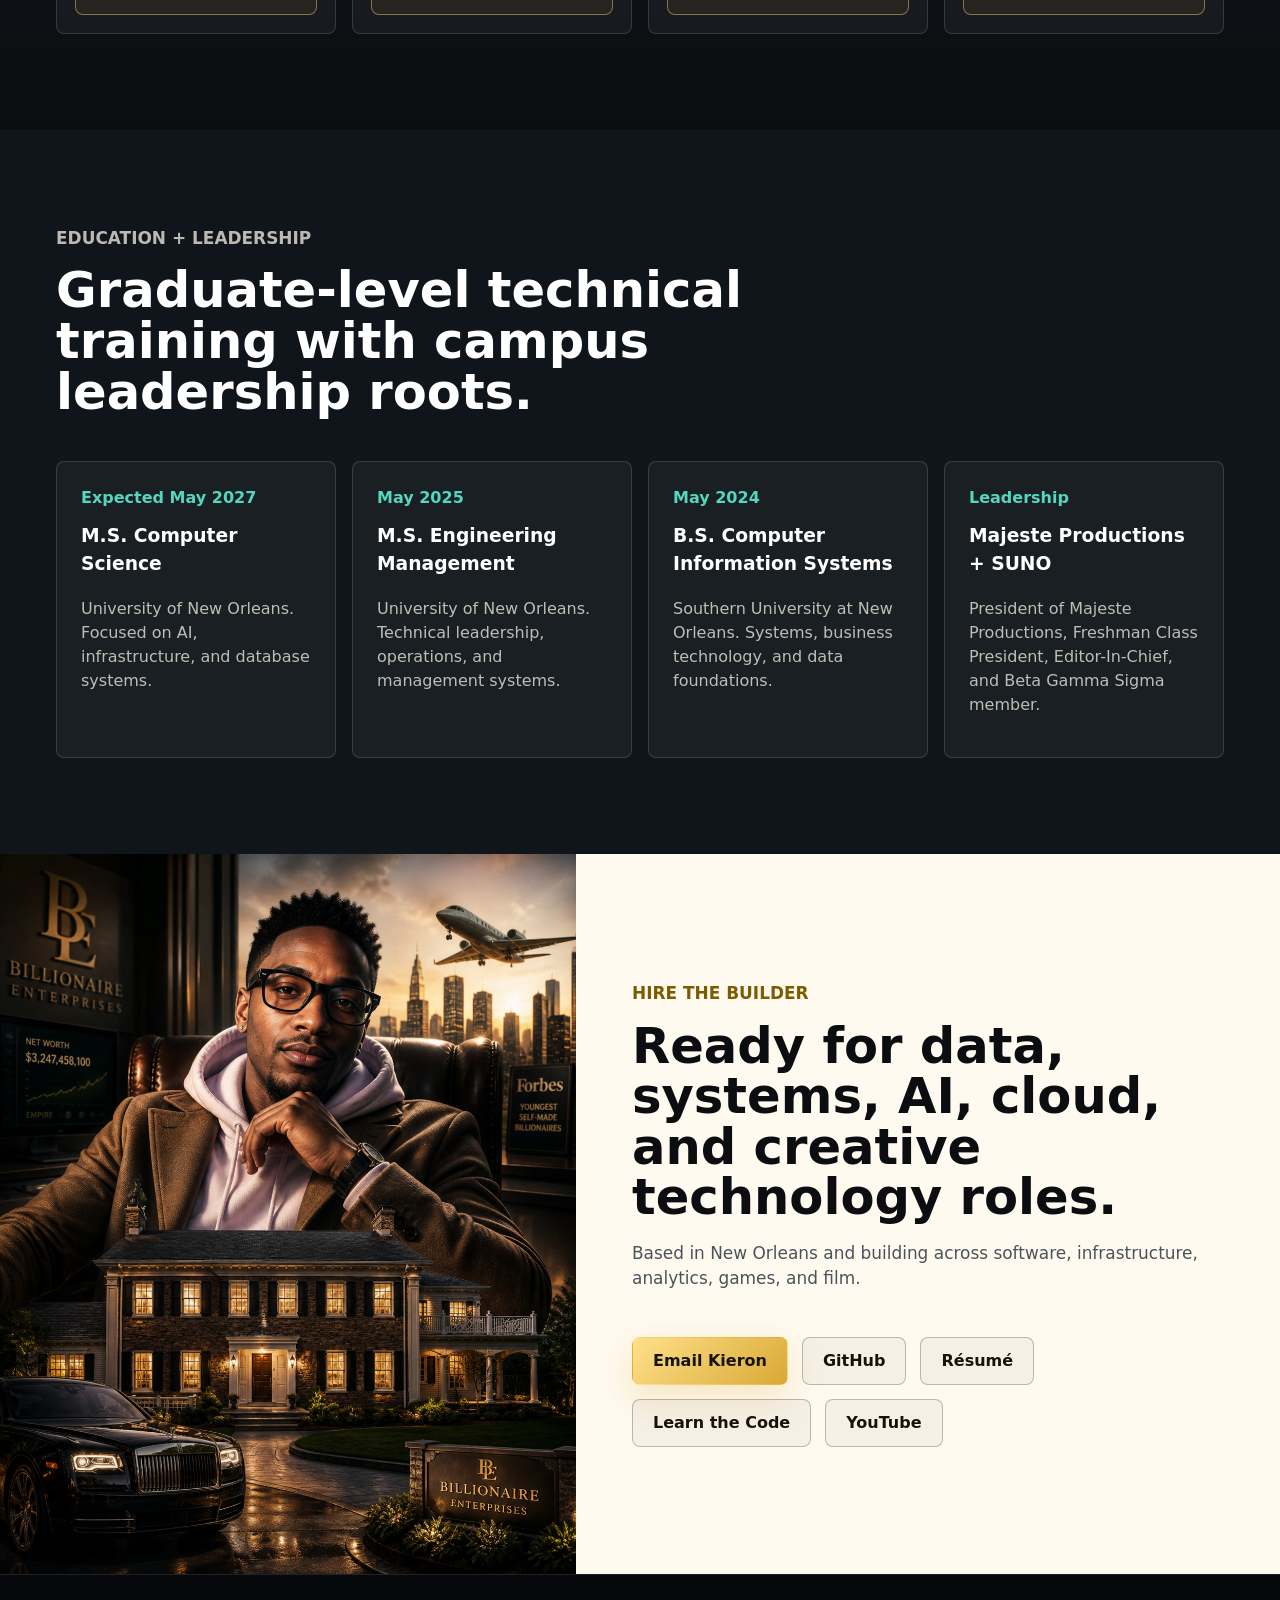
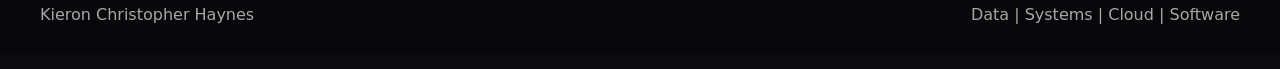
==== commit 62d30286: "Add beginner portfolio code guide" ====
--- a/index.html
+++ b/index.html
@@ -21,6 +21,7 @@
       <a href="#game">Game</a>
       <a href="#film">Films</a>
       <a href="#contact">Contact</a>
+      <a href="portfolio-guide.html">Learn Code</a>
     </nav>
     <a class="nav-action" href="assets/resume/Kieron-Christopher-Haynes-Resume-Updated.pdf" target="_blank" rel="noreferrer">Résumé</a>
   </header>
@@ -345,6 +346,7 @@
           <a class="primary-button" href="mailto:kieronhaynes8@gmail.com">Email Kieron</a>
           <a class="secondary-button" href="https://github.com/kieronhaynes38-king" target="_blank" rel="noreferrer">GitHub</a>
           <a class="secondary-button" href="assets/resume/Kieron-Christopher-Haynes-Resume-Updated.pdf" target="_blank" rel="noreferrer">Résumé</a>
+          <a class="secondary-button" href="portfolio-guide.html">Learn the Code</a>
           <a class="secondary-button" href="https://www.youtube.com/@kieroncH" target="_blank" rel="noreferrer">YouTube</a>
         </div>
       </div>
@@ -365,6 +367,5 @@
   </footer>
 
   <script src="script.js"></script>
-  <!-- Portfolio updated 2026-07-23 -->
 </body>
 </html>
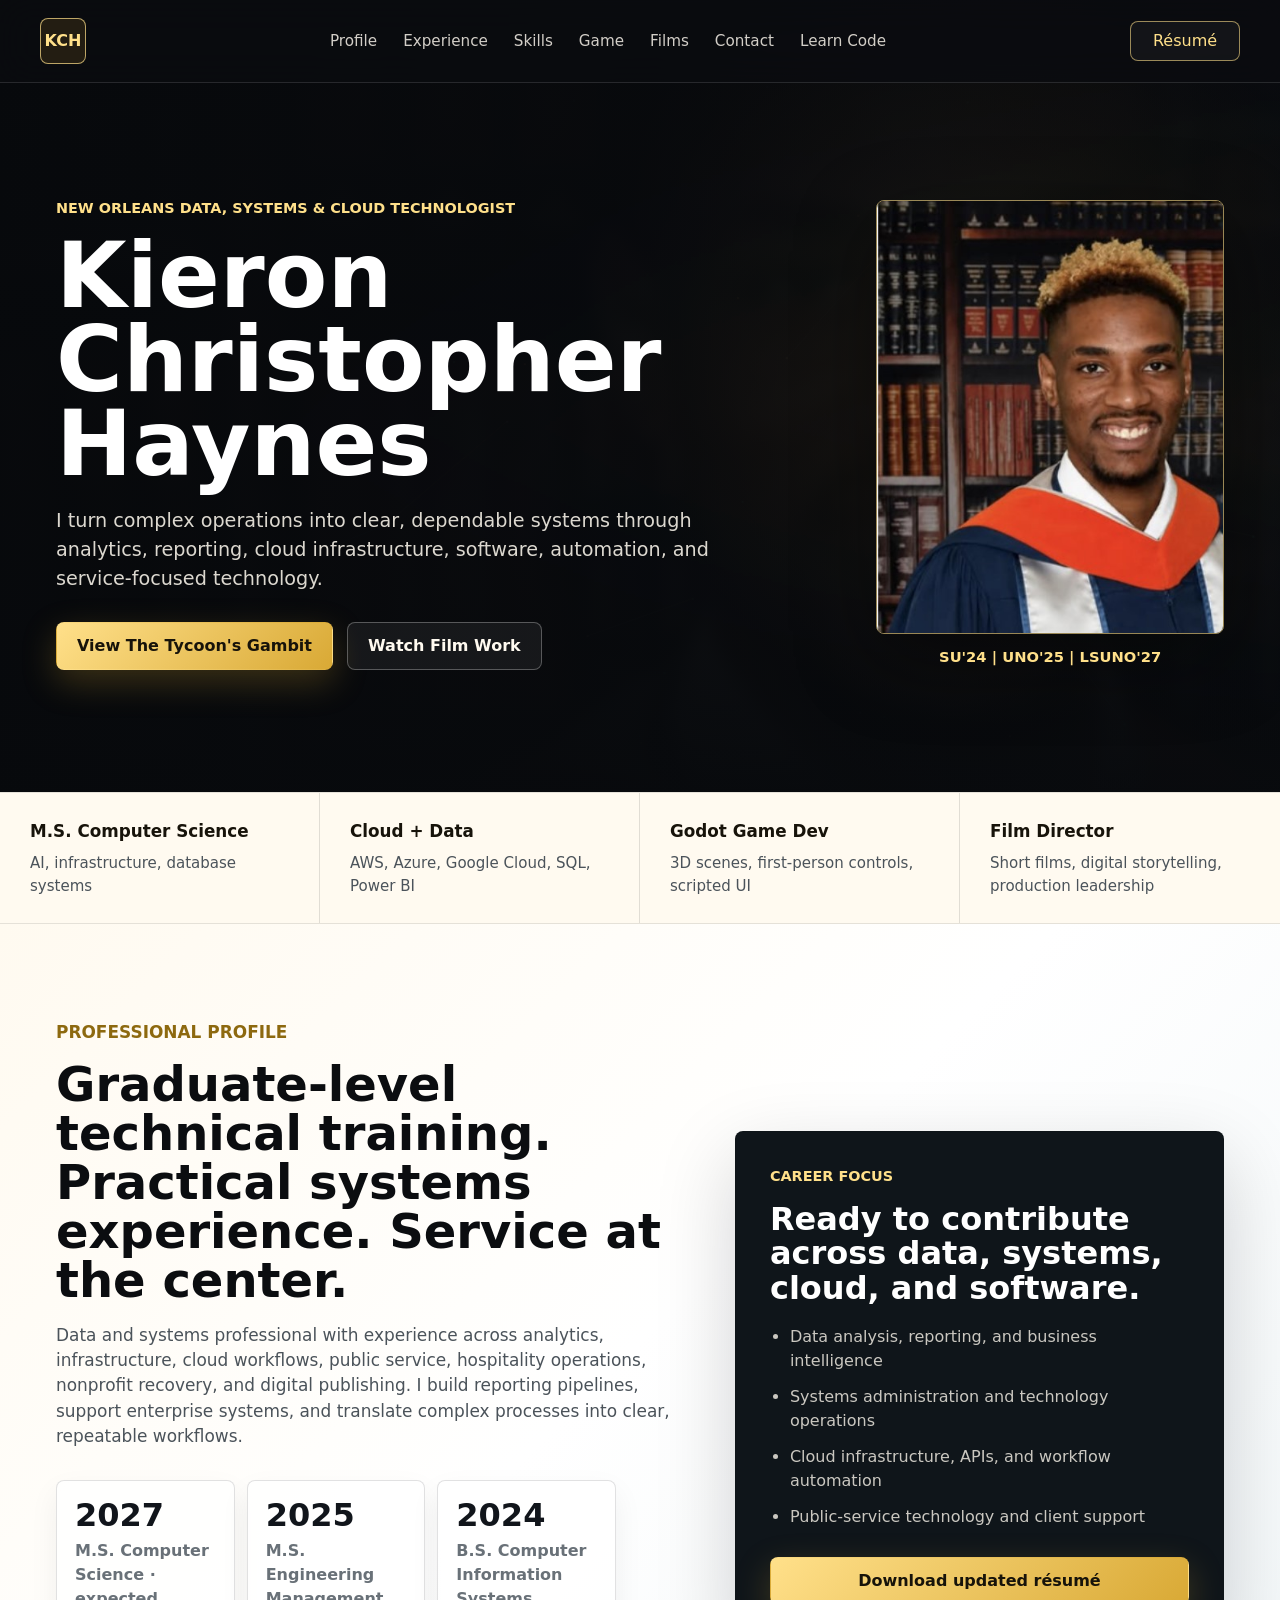
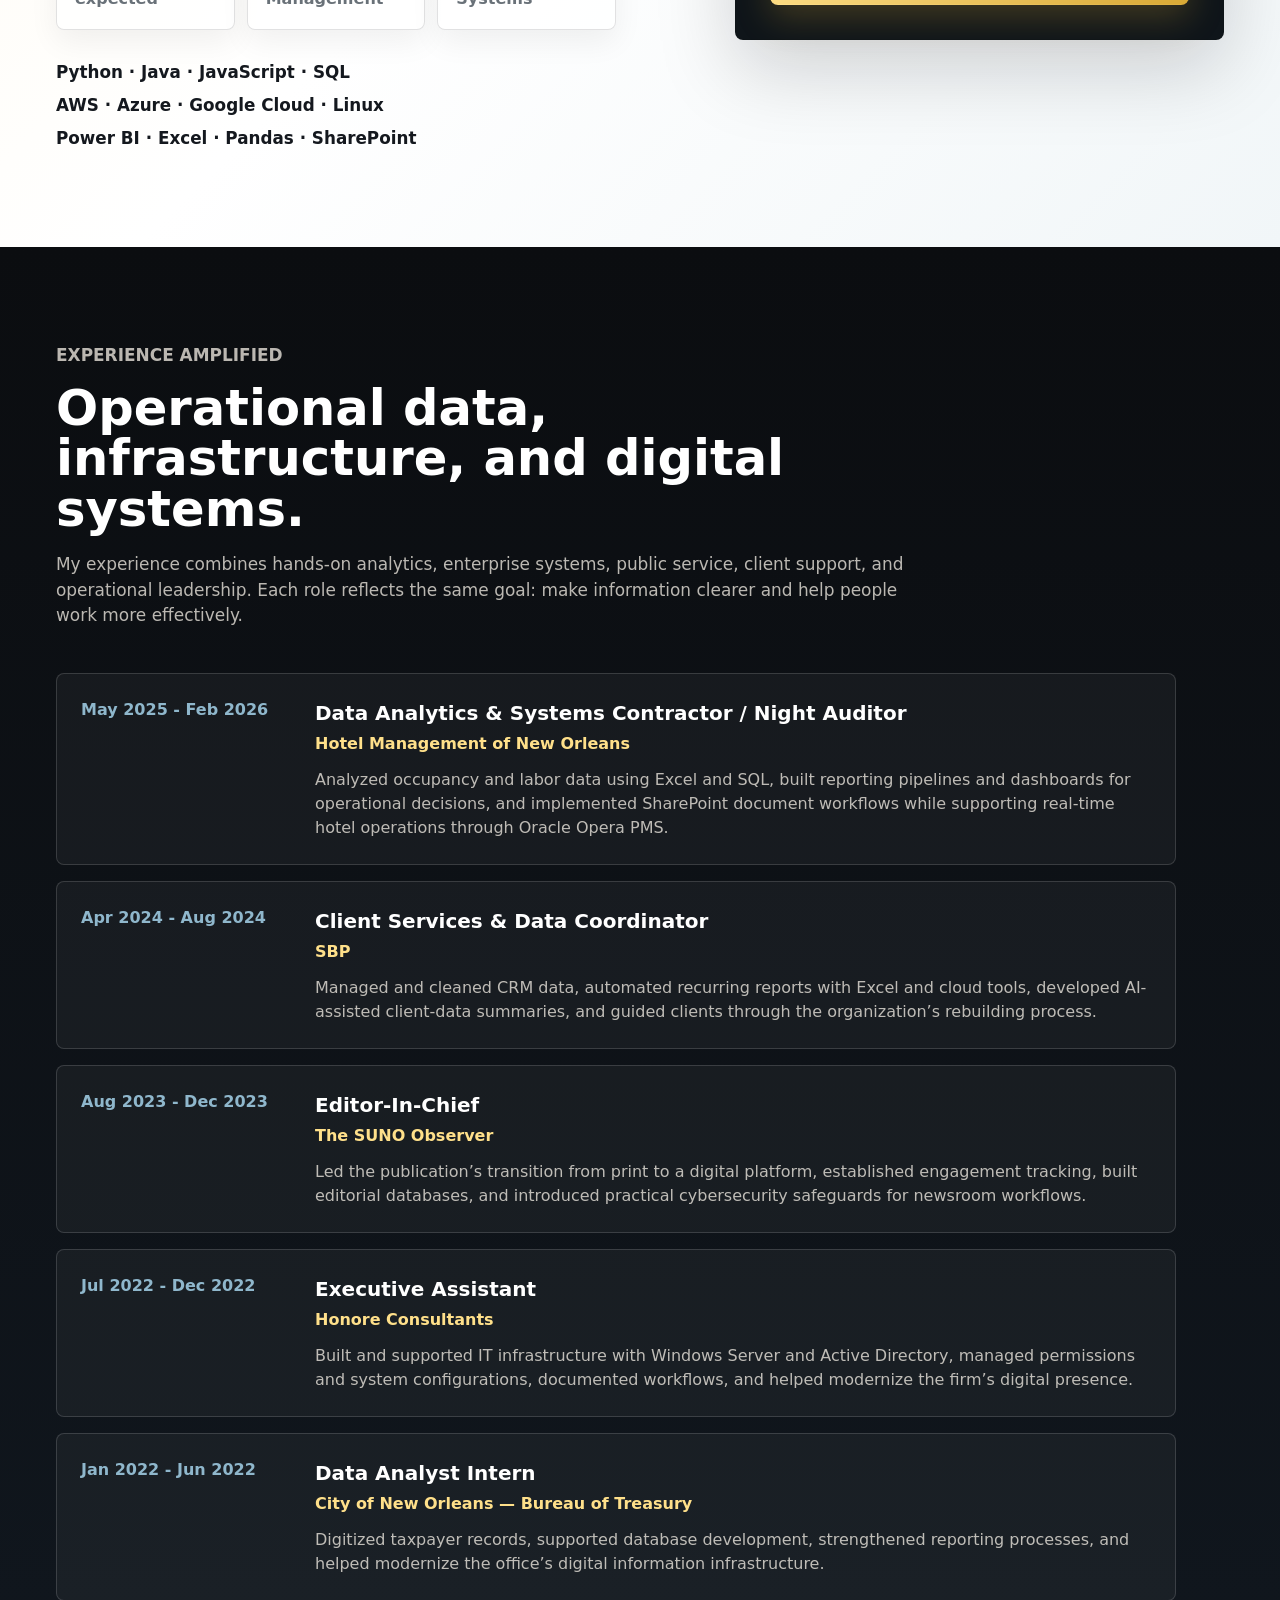
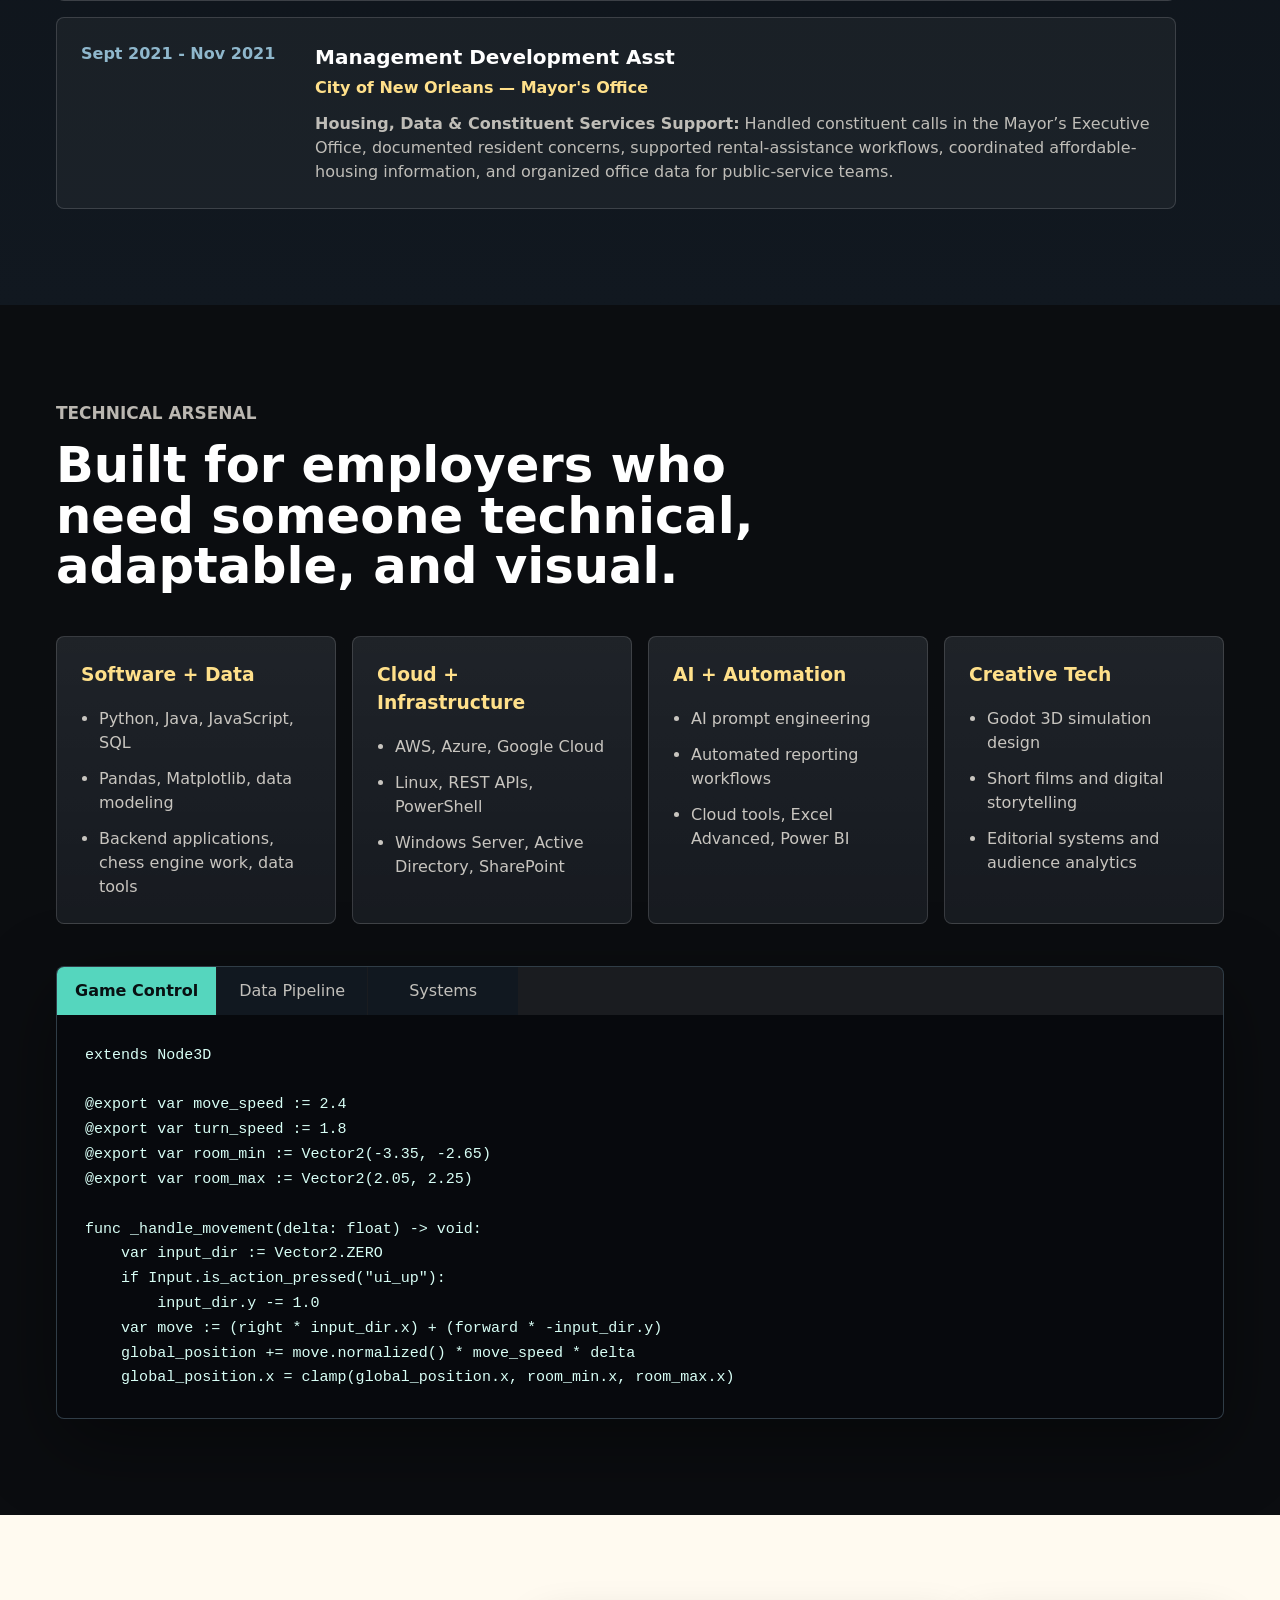
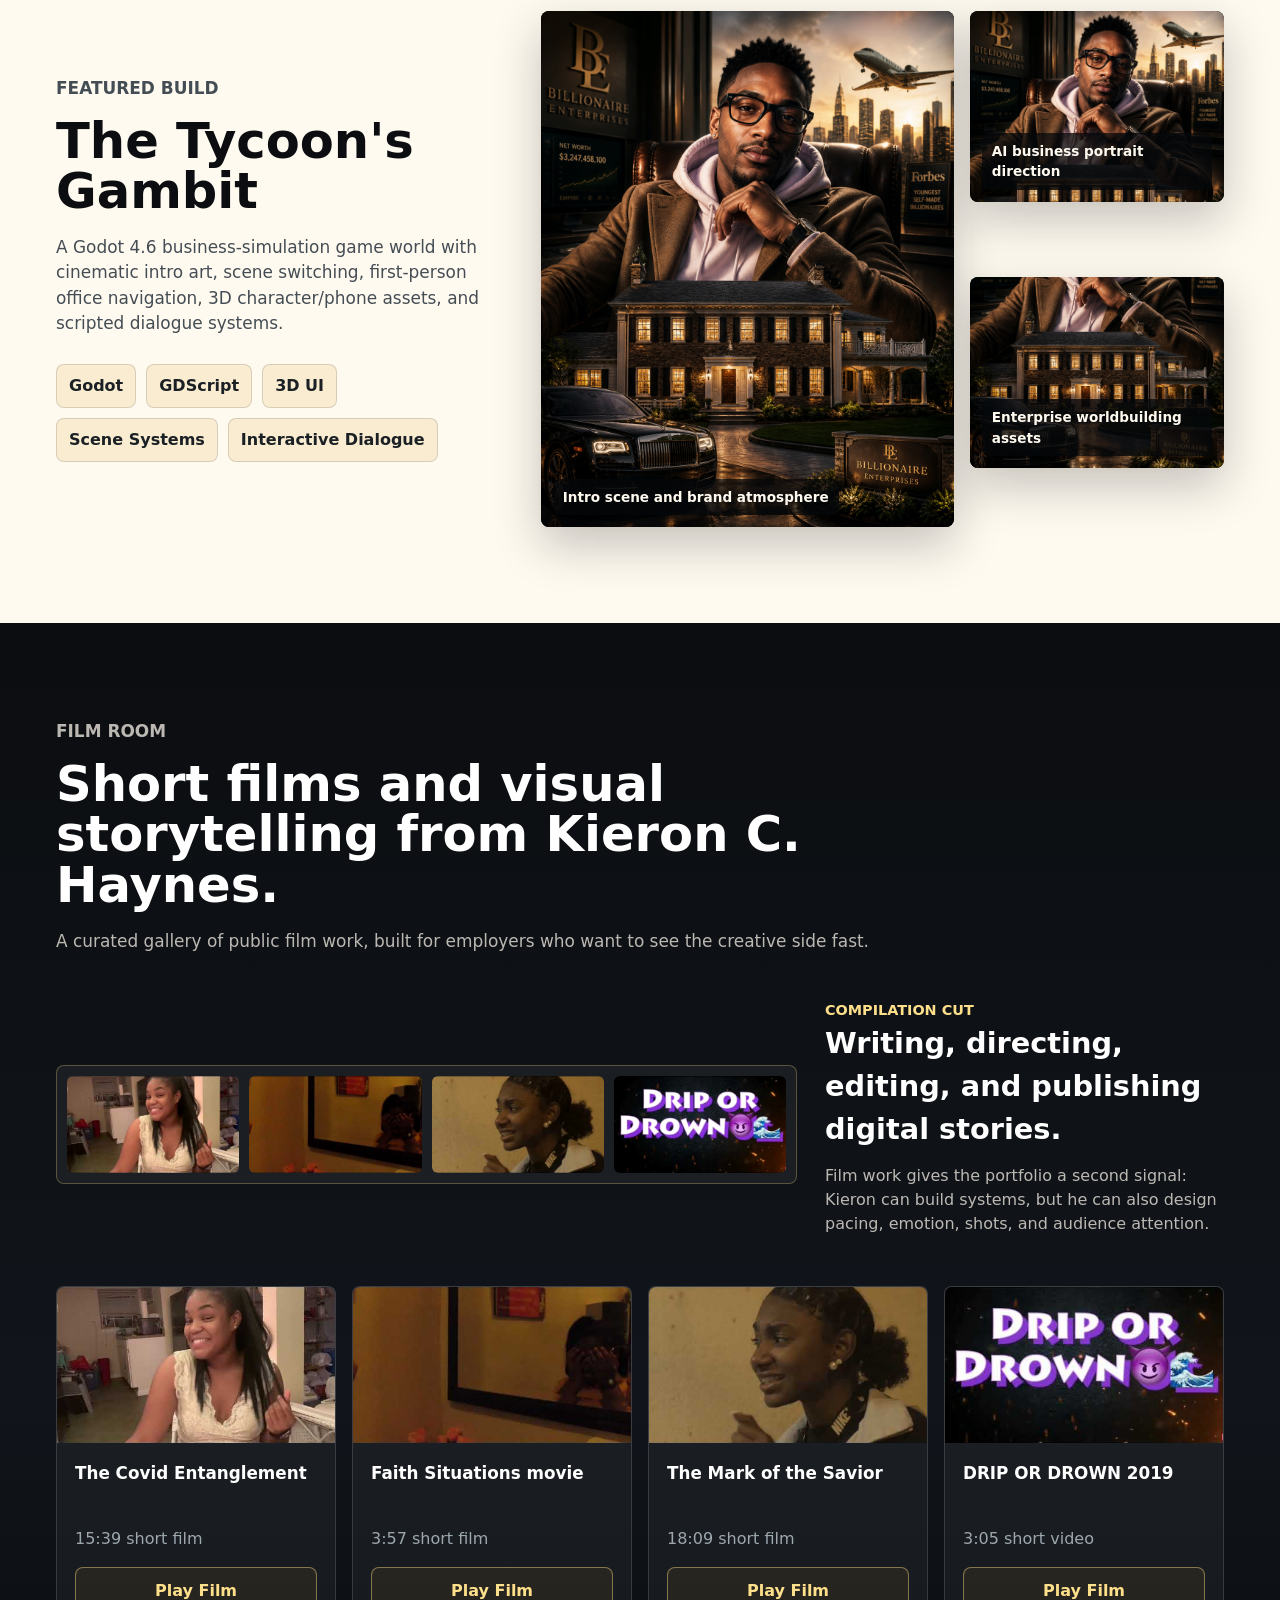
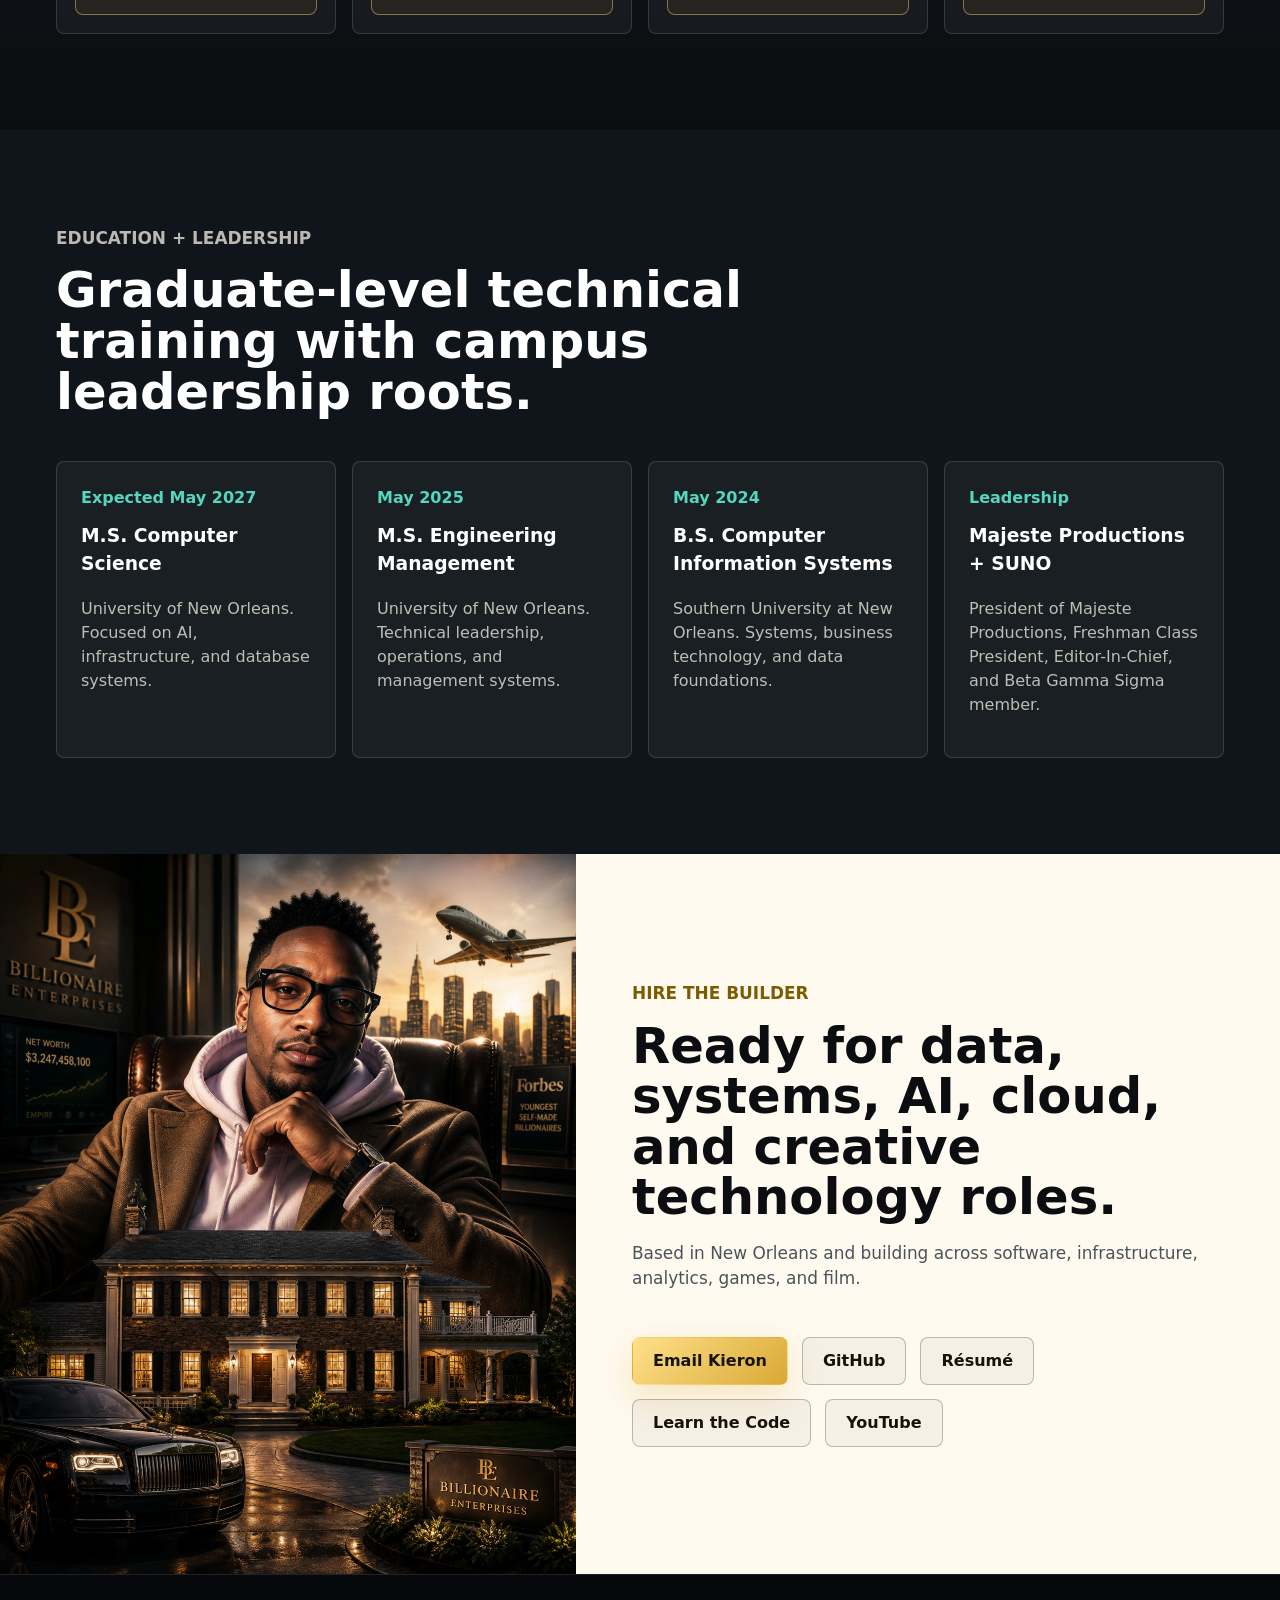
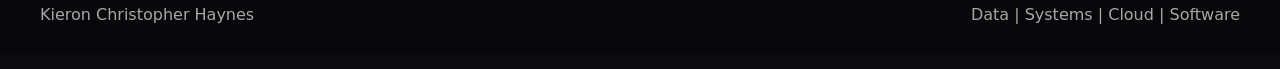
==== commit 4e38c45d: "Publish beginner portfolio code guide" ====
--- a/index.html
+++ b/index.html
@@ -367,5 +367,6 @@
   </footer>
 
   <script src="script.js"></script>
+  <!-- Portfolio updated 2026-07-23 -->
 </body>
 </html>
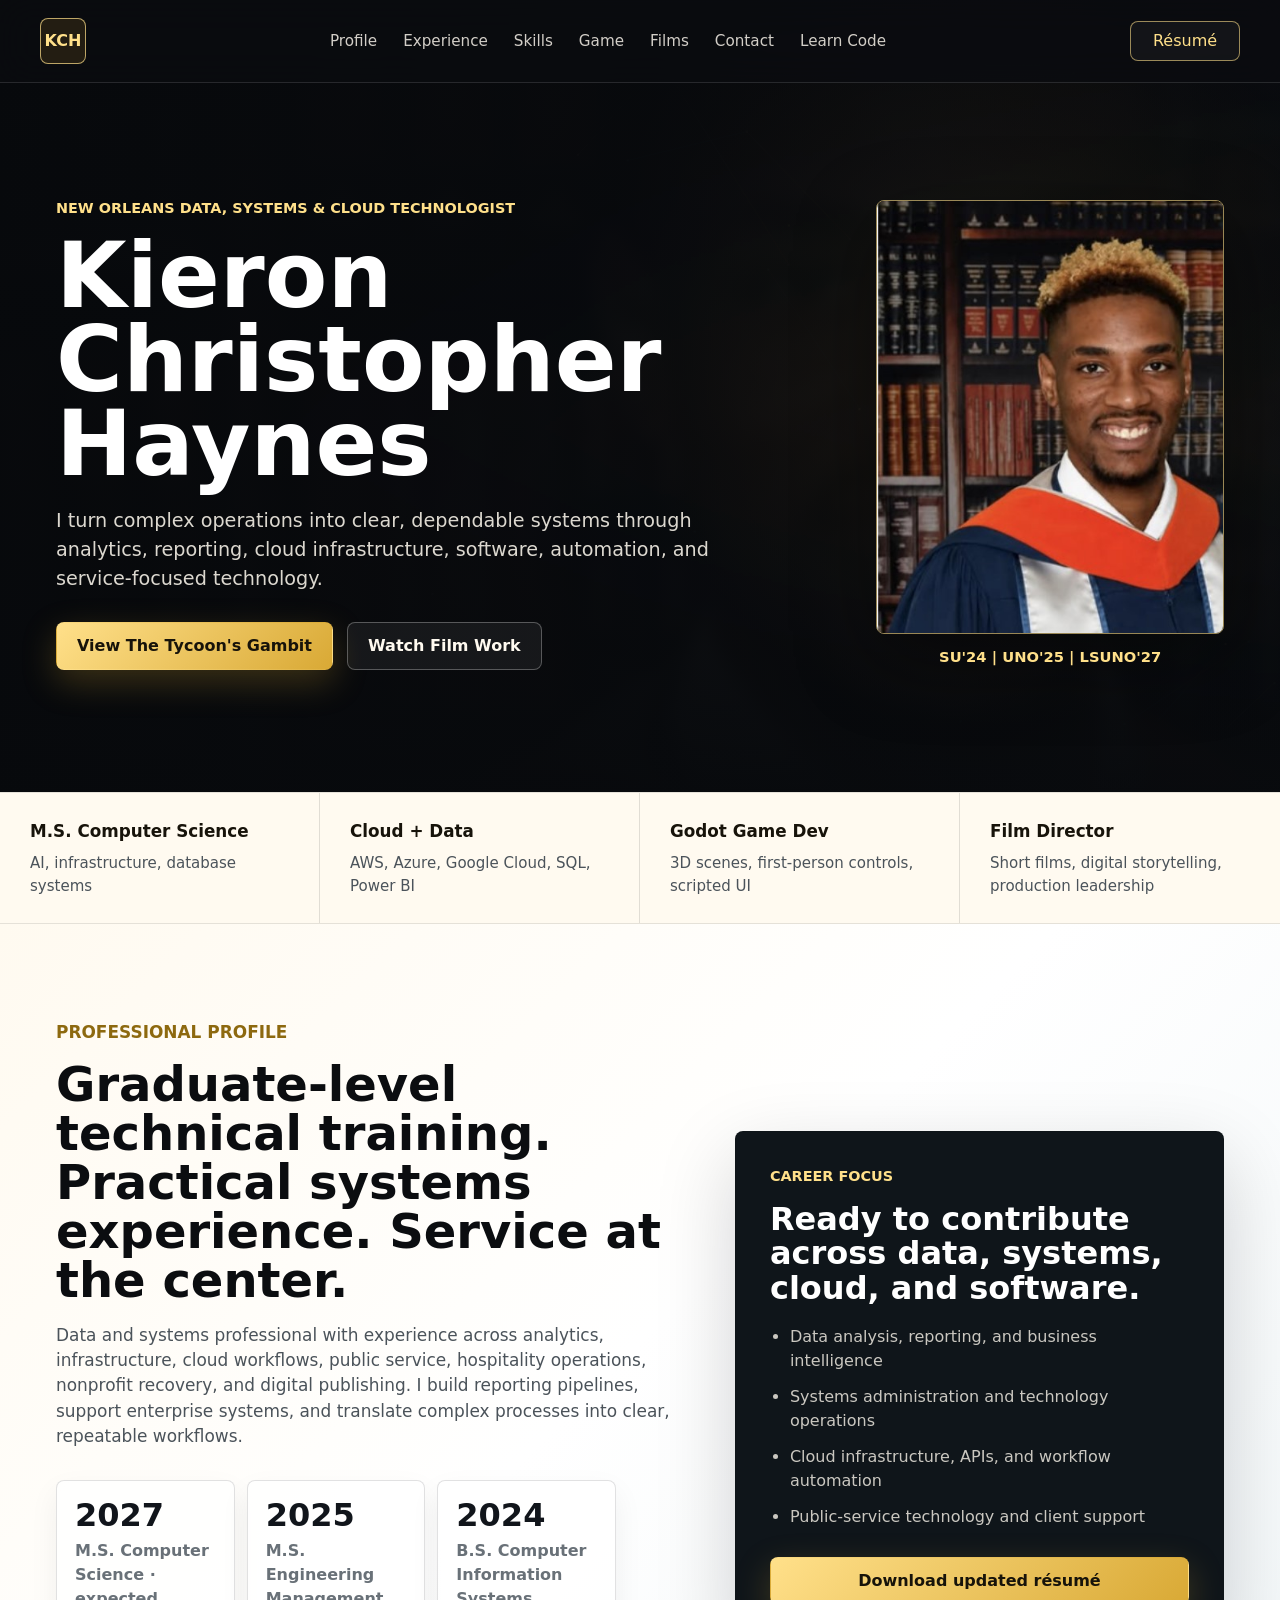
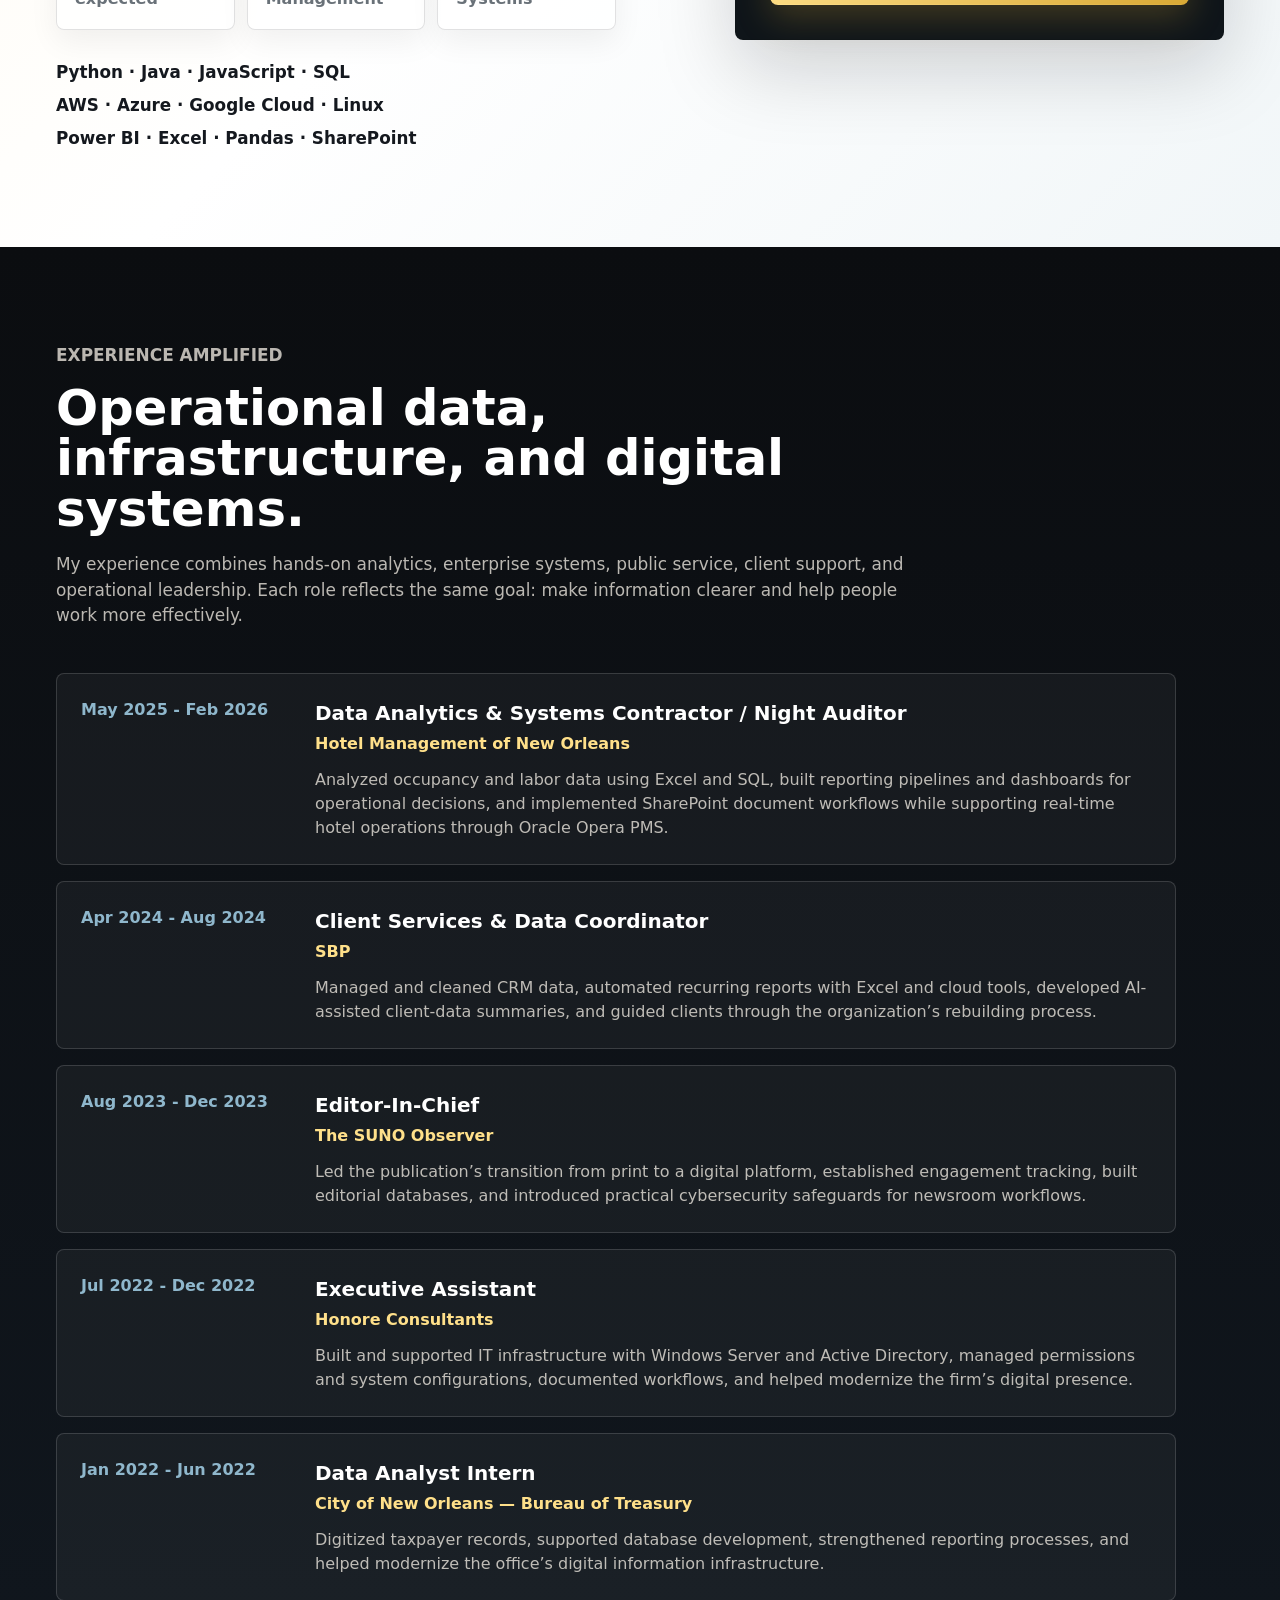
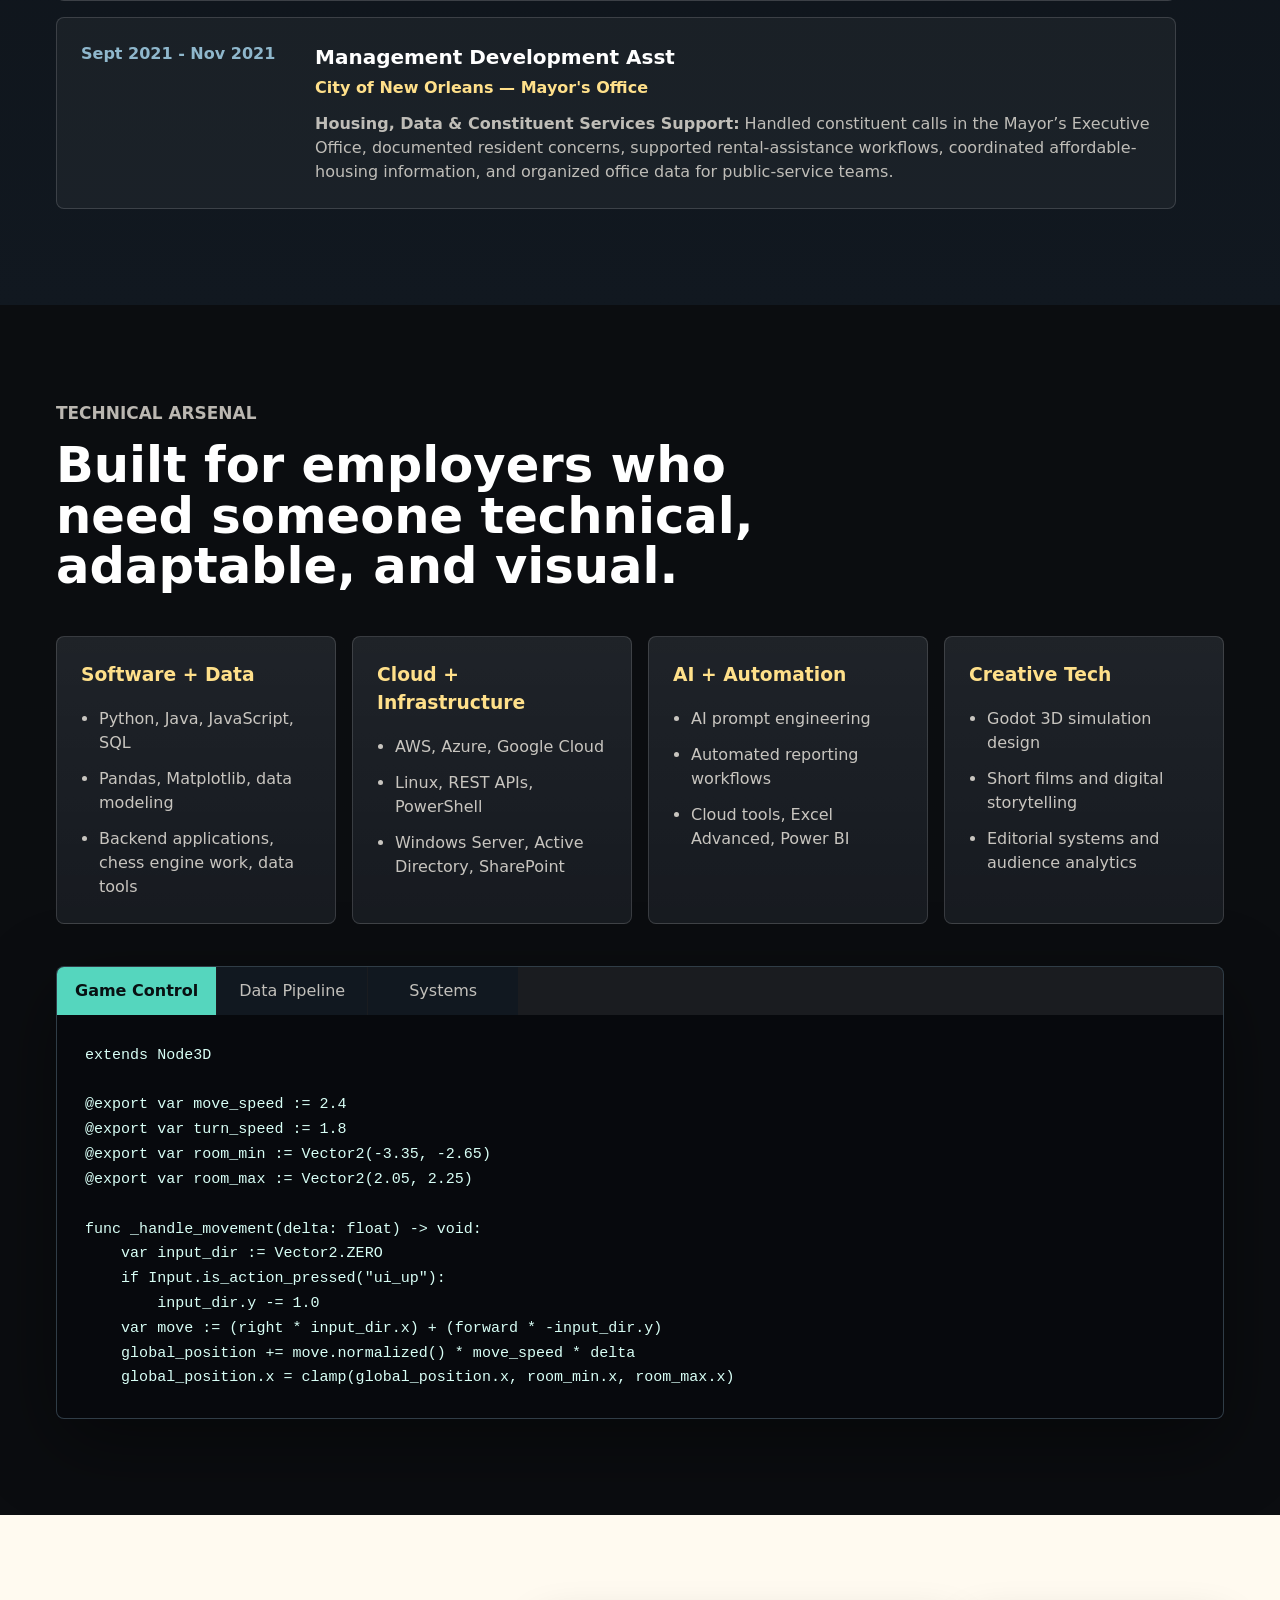
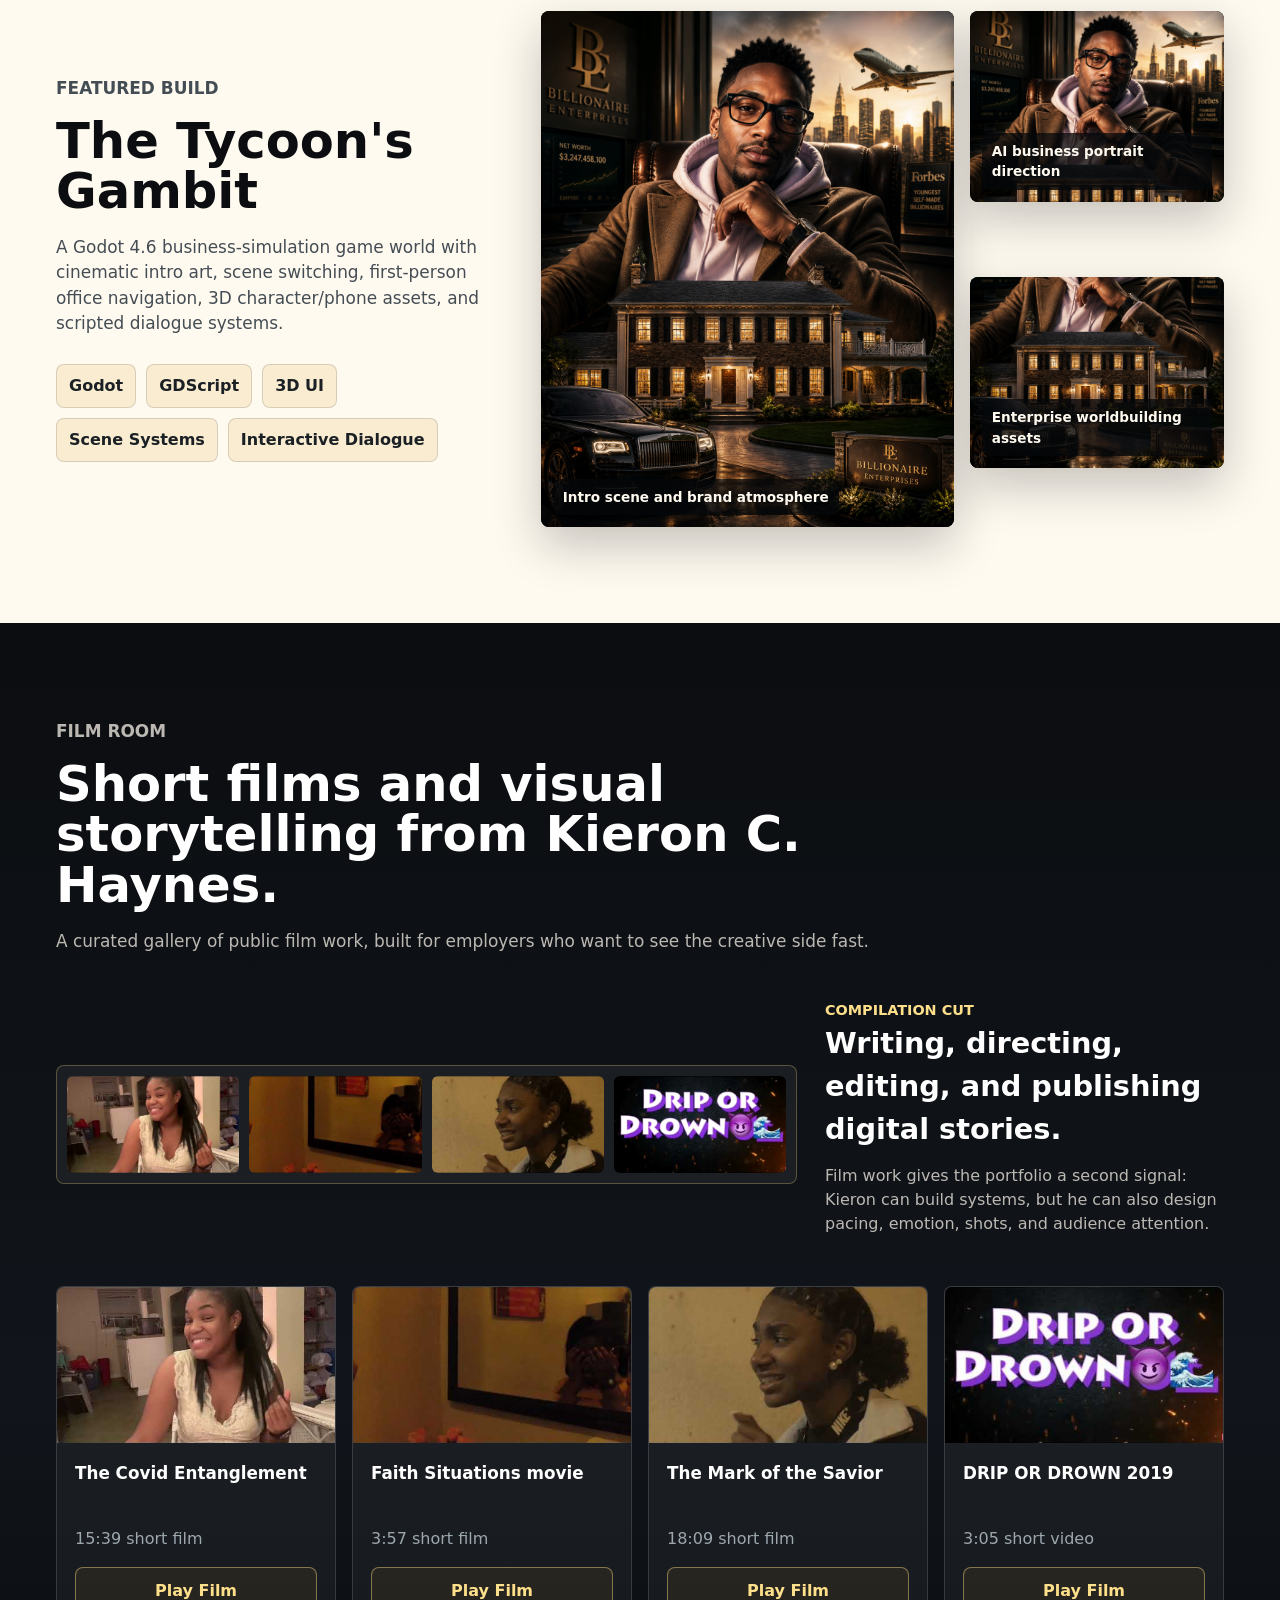
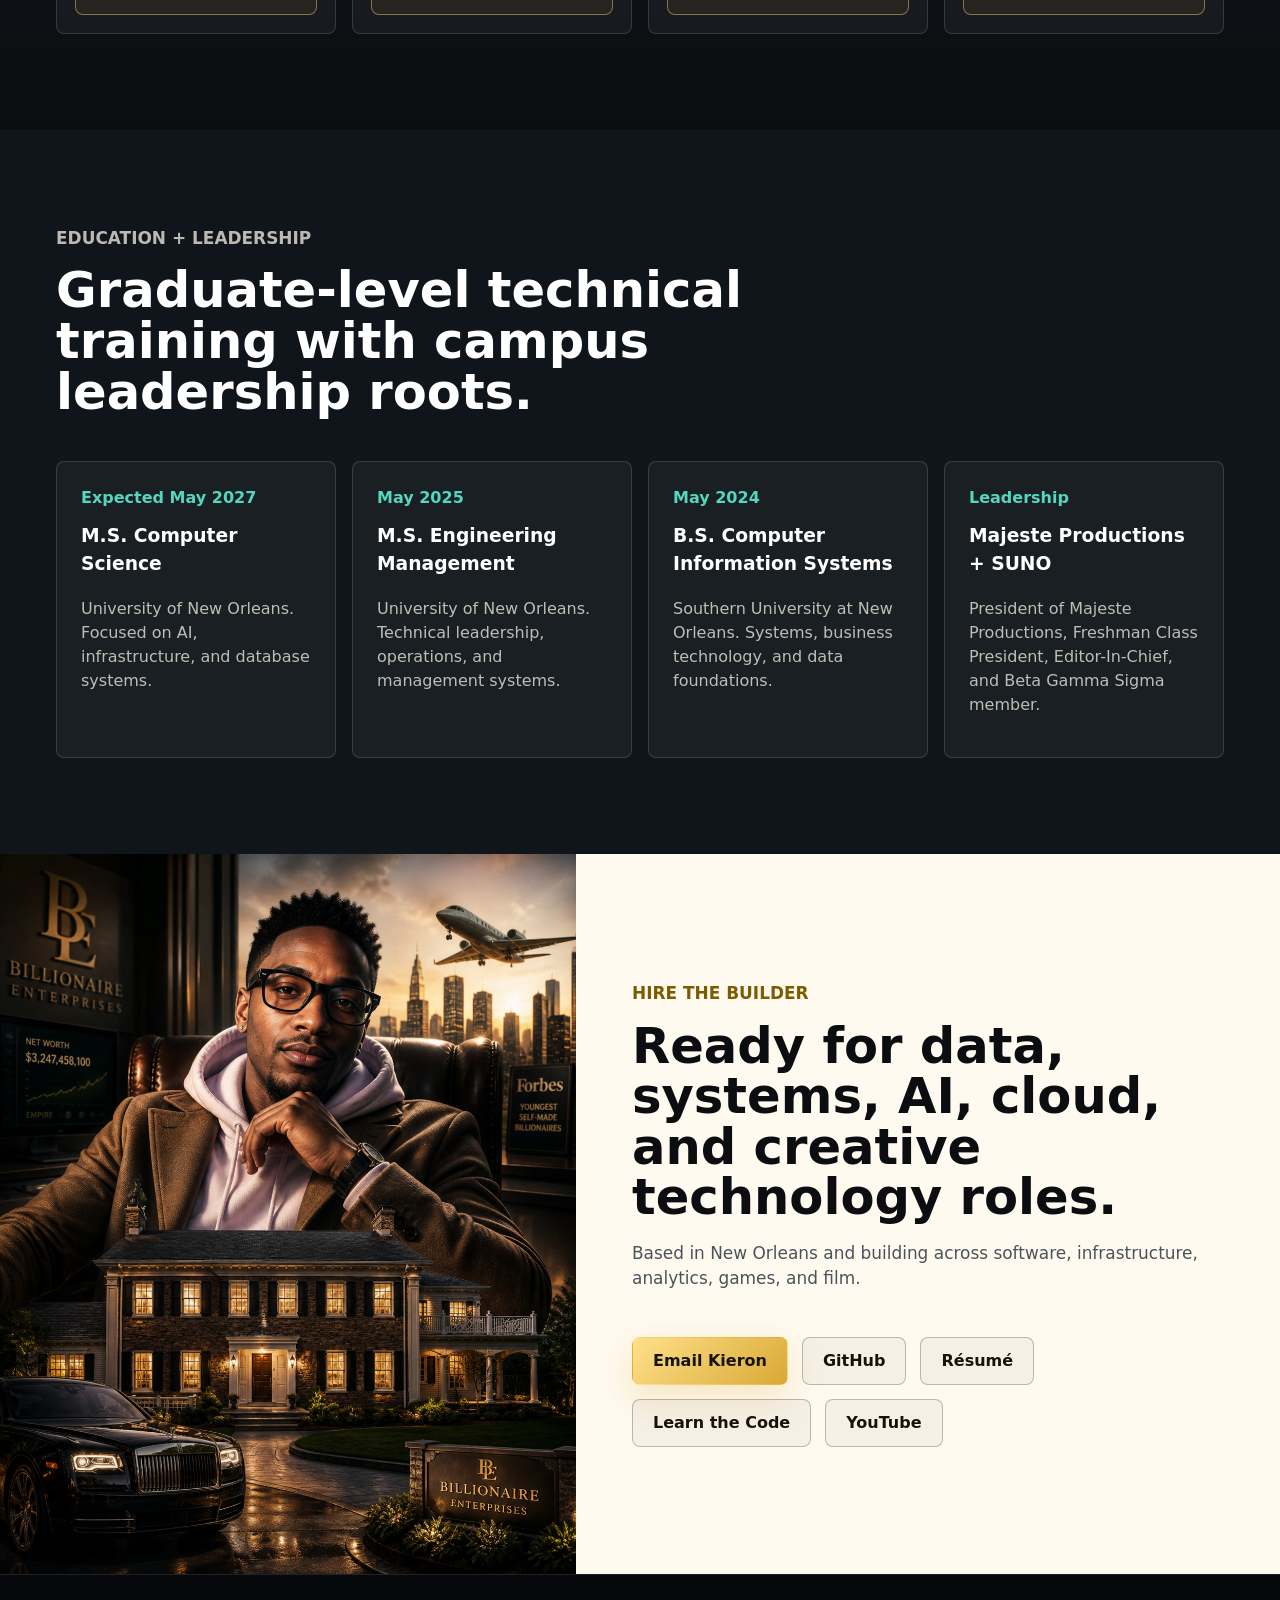
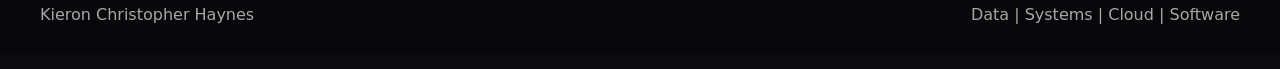
==== commit 3db9bcba: "Refresh Pages for portfolio learning guide" ====
--- a/index.html
+++ b/index.html
@@ -368,5 +368,6 @@
 
   <script src="script.js"></script>
   <!-- Portfolio updated 2026-07-23 -->
+  <!-- Beginner portfolio guide published 2026-07-23 -->
 </body>
 </html>
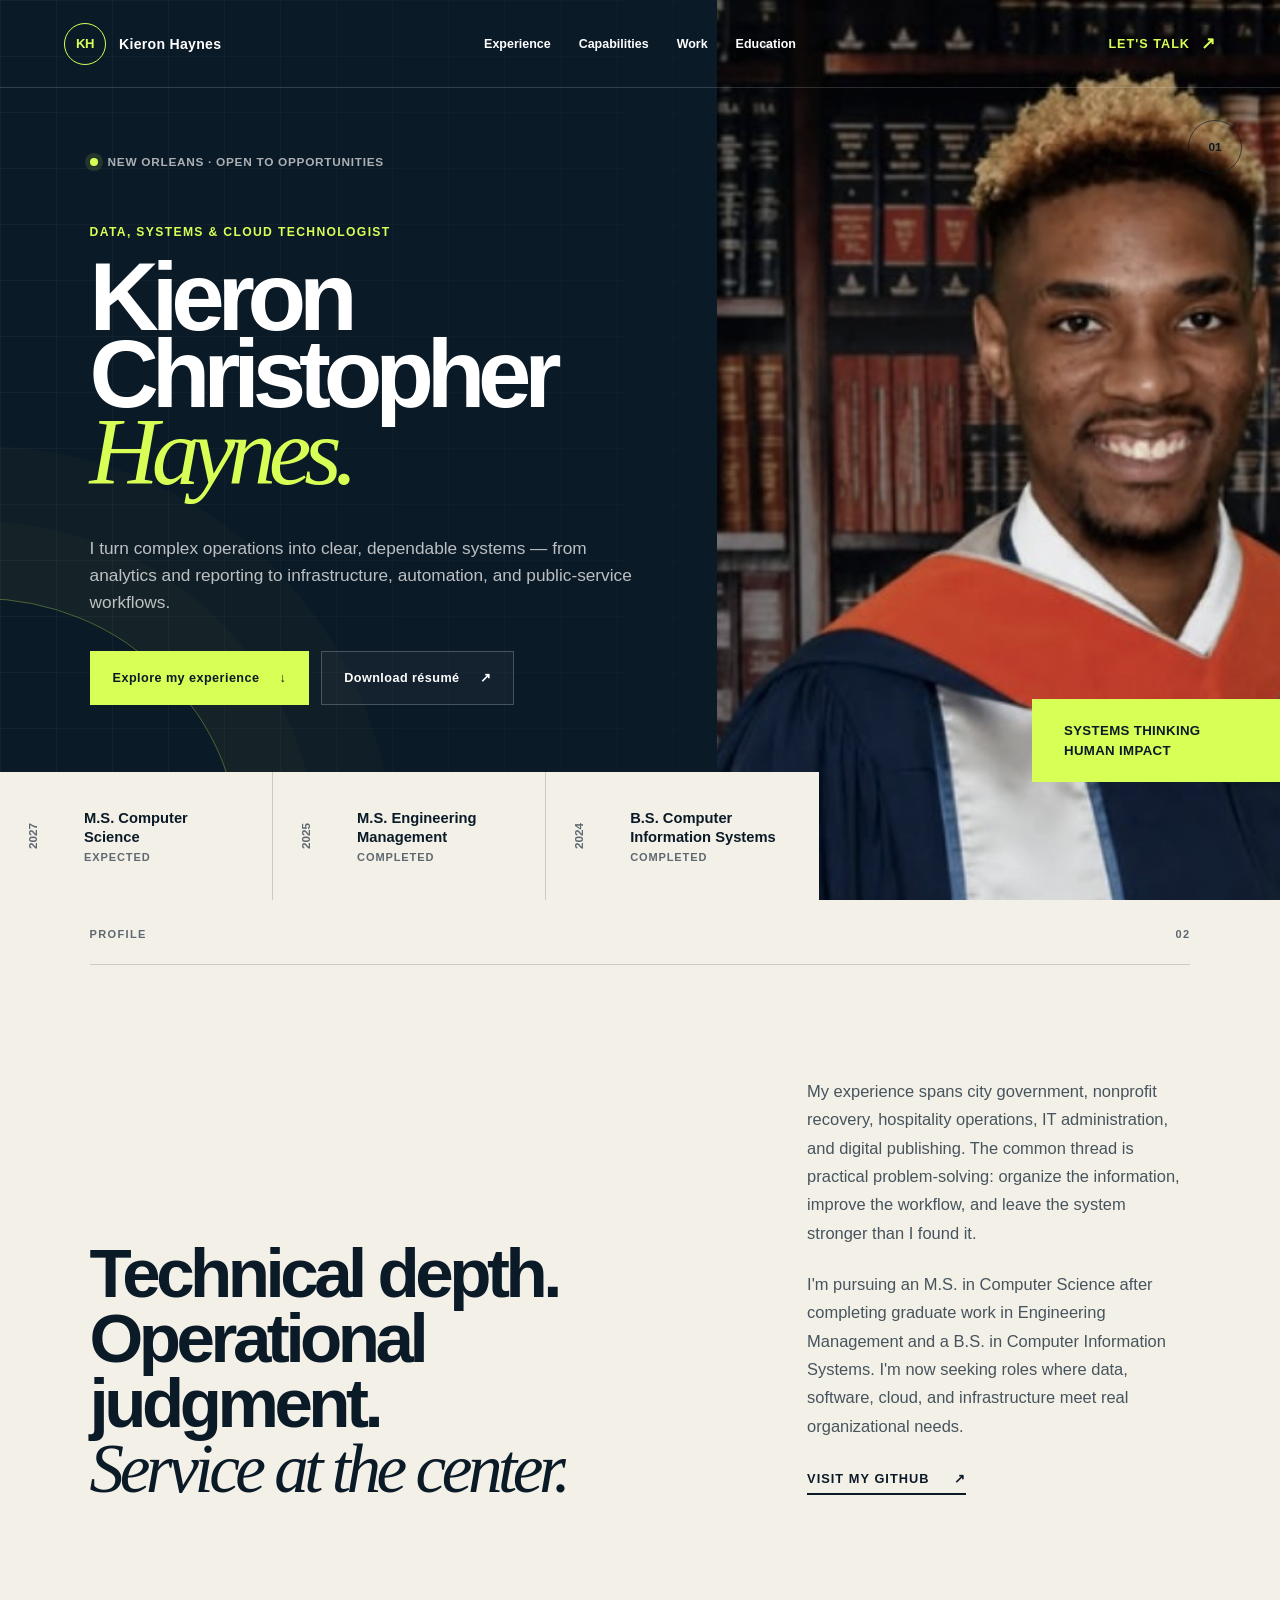
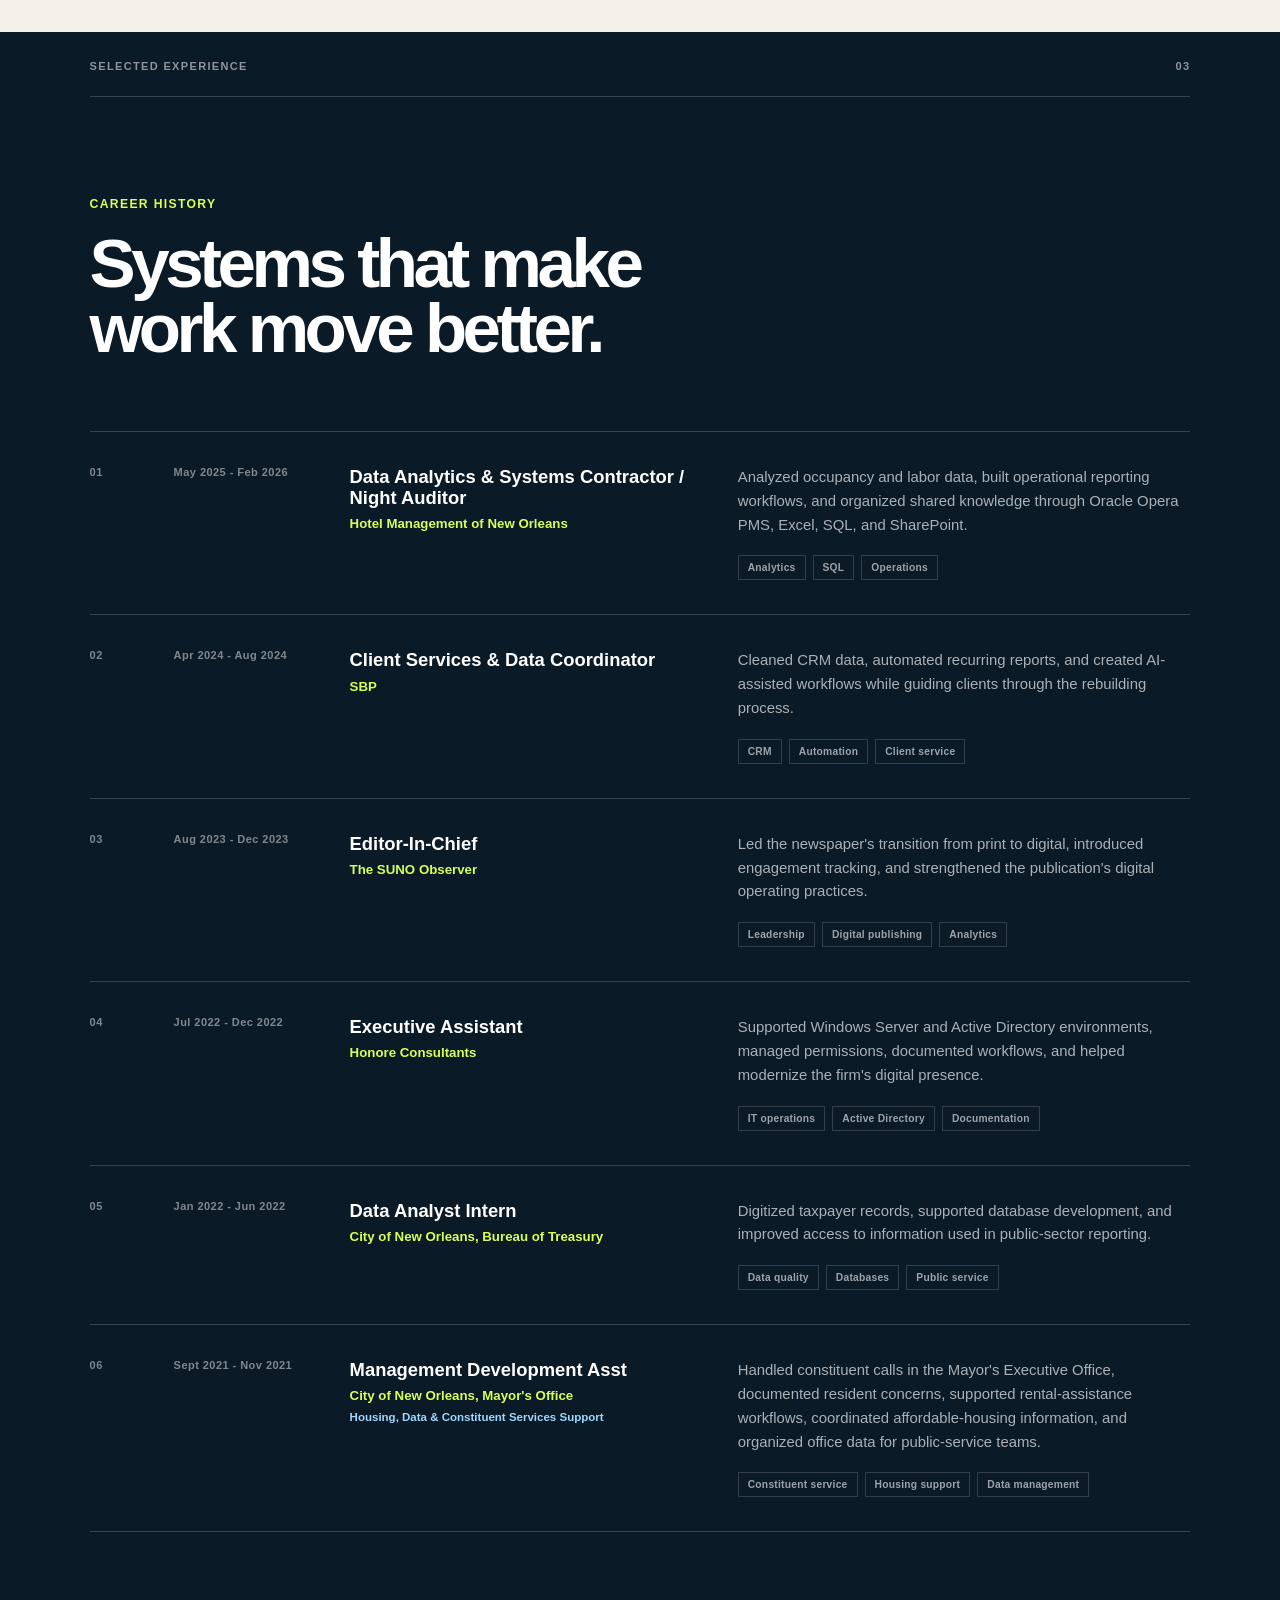
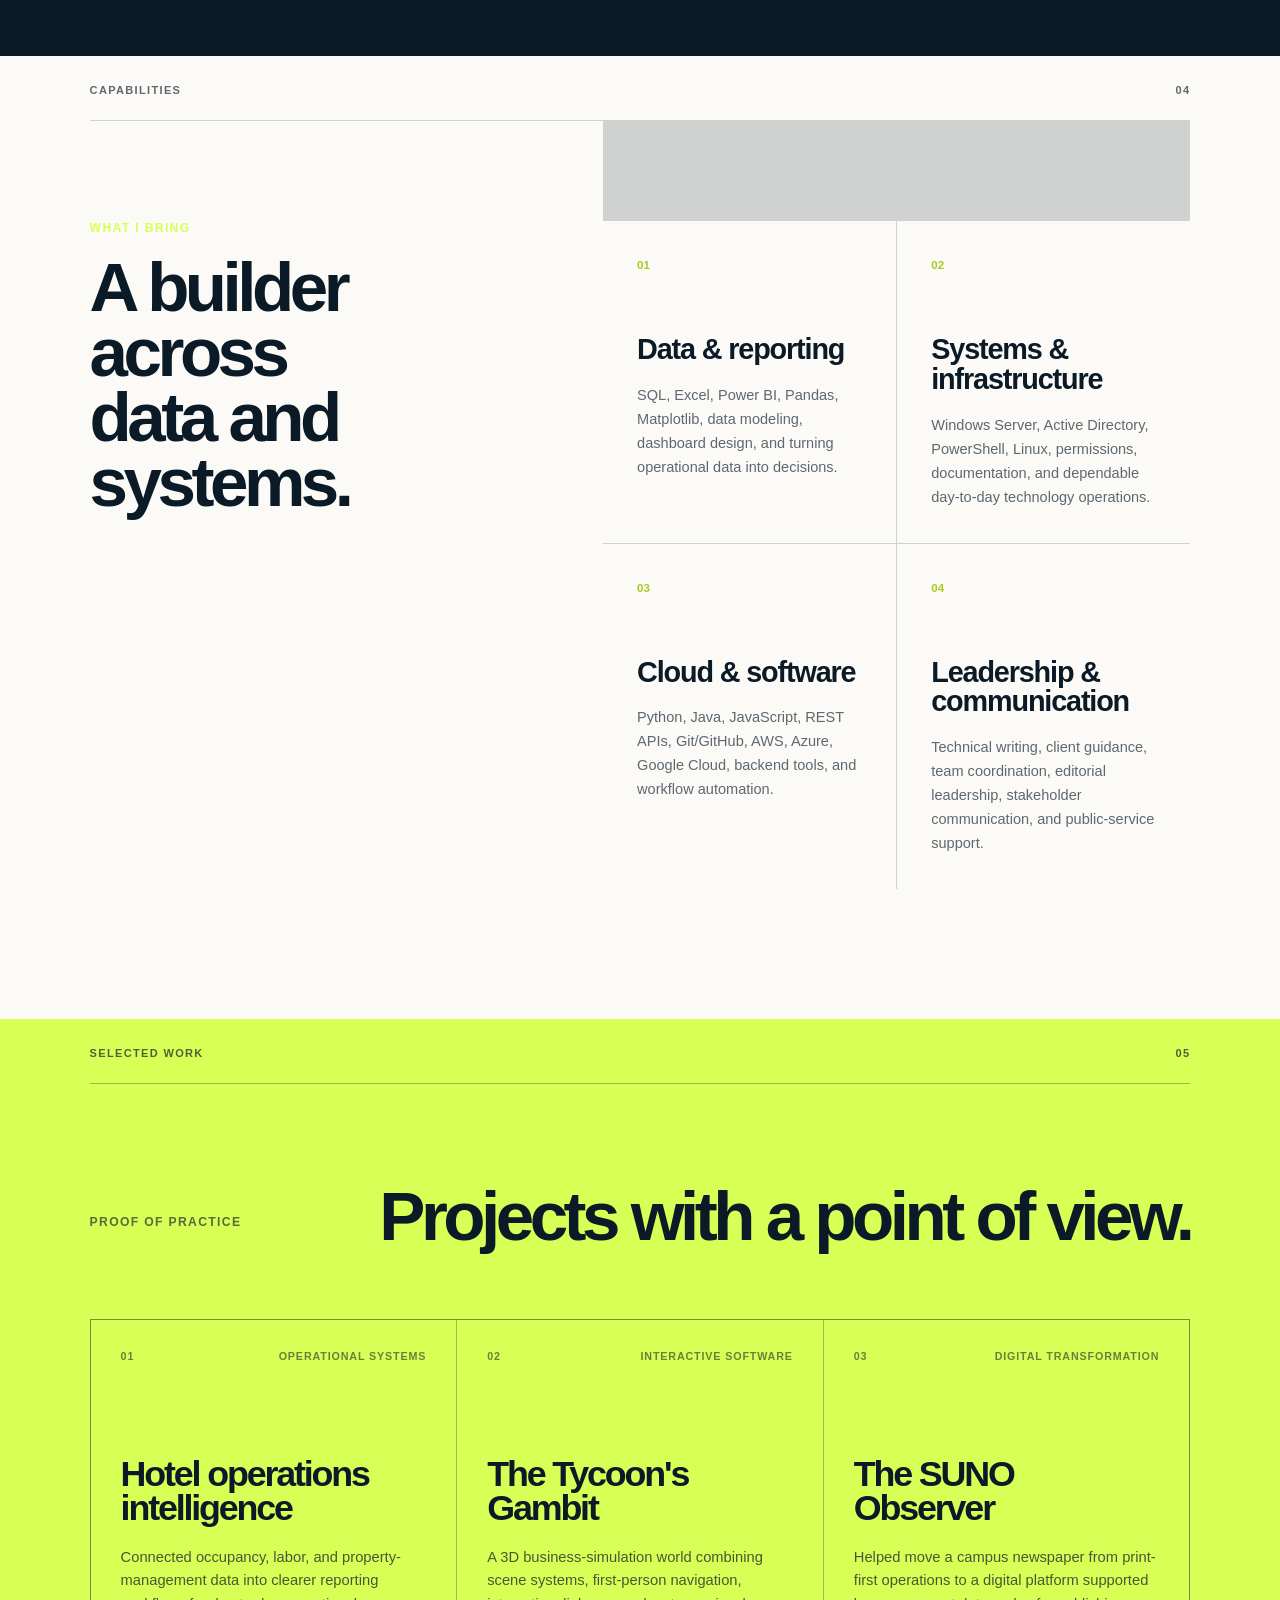
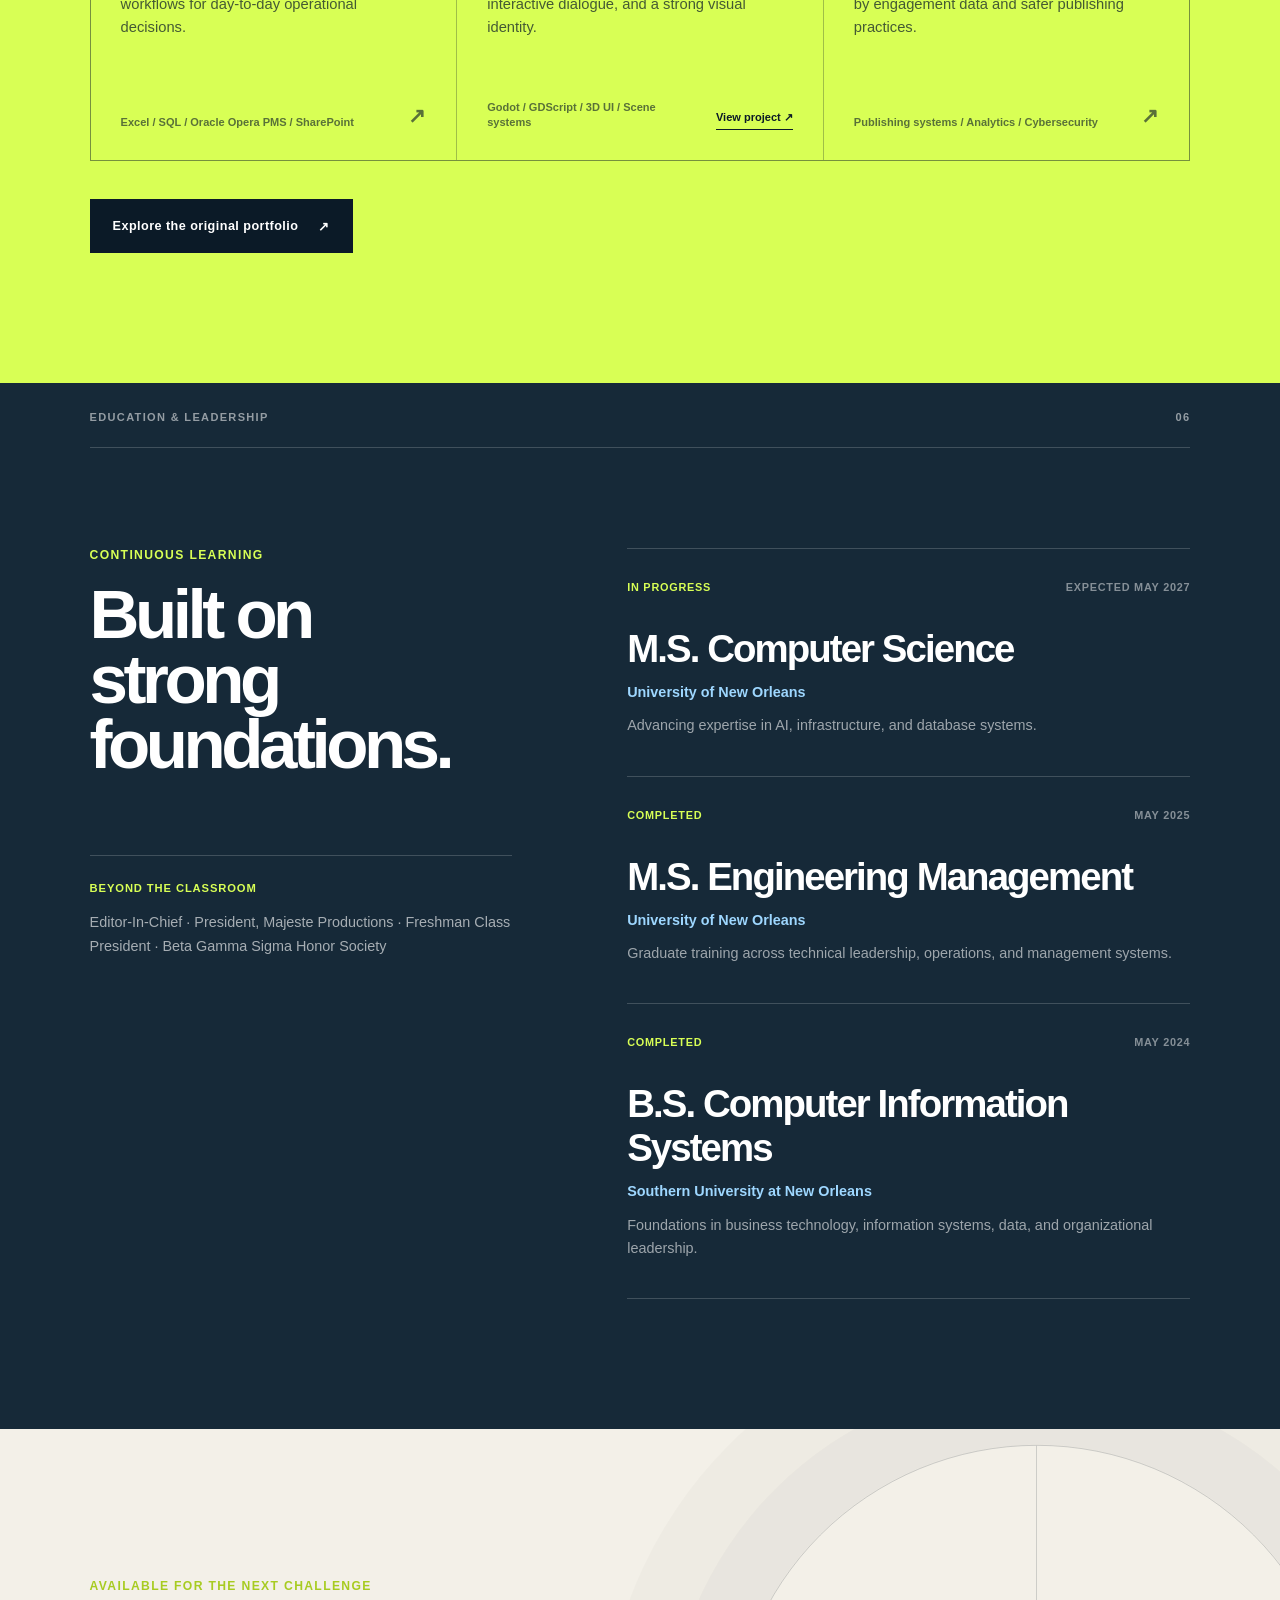
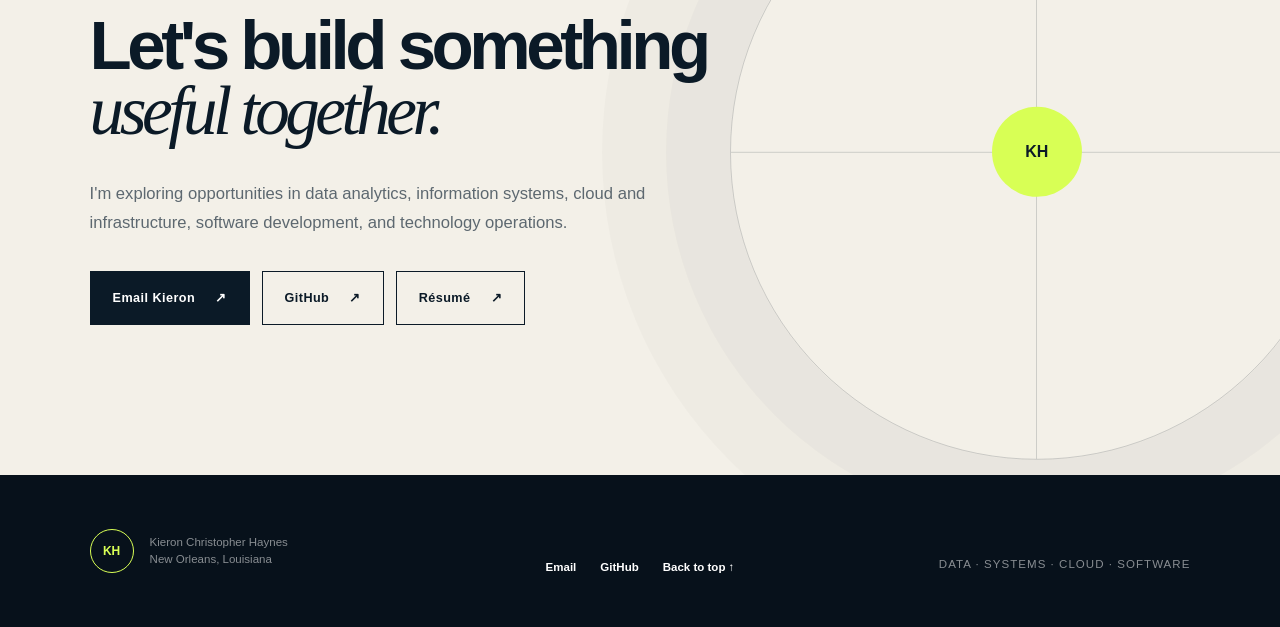
==== commit 22bec6a1: "Publish redesigned professional portfolio" ====
--- a/index.html
+++ b/index.html
@@ -3,371 +3,217 @@
 <head>
   <meta charset="UTF-8">
   <meta name="viewport" content="width=device-width, initial-scale=1.0">
-  <title>Kieron Christopher Haynes | Data, Systems & Cloud Technologist</title>
+  <title>Kieron Christopher Haynes | Data, Systems &amp; Cloud Technologist</title>
   <meta name="description" content="Professional portfolio for Kieron Christopher Haynes, a New Orleans data, systems, cloud, and software technologist with graduate training and public-service experience.">
+  <link rel="canonical" href="https://kieronhaynes38-king.github.io/Kieron-s-portfolio/">
+  <meta property="og:title" content="Kieron Christopher Haynes">
+  <meta property="og:description" content="Data, systems, cloud, and software—built to move organizations forward.">
+  <meta property="og:type" content="website">
+  <meta property="og:url" content="https://kieronhaynes38-king.github.io/Kieron-s-portfolio/">
+  <meta property="og:image" content="https://kieronhaynes38-king.github.io/Kieron-s-portfolio/assets/social/graduation-portrait.jpg">
+  <meta name="twitter:card" content="summary_large_image">
   <link rel="stylesheet" href="styles.css">
 </head>
 <body>
-  <canvas id="signalCanvas" aria-hidden="true"></canvas>
+<a class="skip-link" href="#main">Skip to content</a><header class="site-header"><a class="wordmark" href="#top" aria-label="Kieron Haynes, home"><span class="wordmark-initials">KH</span><span class="wordmark-name">Kieron Haynes</span></a><nav class="desktop-nav" aria-label="Primary navigation"><a href="#experience">Experience</a><a href="#capabilities">Capabilities</a><a href="#work">Work</a><a href="#education">Education</a></nav><a class="header-cta" href="mailto:kieronhaynes8@gmail.com">Let's talk <span aria-hidden="true">↗</span></a></header><main id="main"><section class="hero" id="top"><div class="hero-grid" aria-hidden="true"></div>
+<div class="hero-copy">
+<p class="availability"><span></span>New Orleans · Open to opportunities</p>
+<p class="hero-kicker">Data, systems &amp; cloud technologist</p>
+<h1>Kieron<br>Christopher<br><em>Haynes.</em>
+</h1>
+<p class="hero-summary">I turn complex operations into clear, dependable systems — from analytics and reporting to infrastructure, automation, and public-service workflows.</p>
+<div class="hero-actions">
+<a class="button button-accent" href="#experience">Explore my experience <span aria-hidden="true">↓</span></a><a class="button button-quiet" href="assets/resume/Kieron-Christopher-Haynes-Resume-Updated.pdf" target="_blank">Download résumé <span aria-hidden="true">↗</span></a>
+</div>
+</div>
+<div class="hero-visual"><div class="portrait-shell">
+<img src="assets/social/graduation-portrait.jpg" alt="Kieron Christopher Haynes in graduation regalia"><span class="portrait-index" aria-hidden="true">01</span><div class="portrait-caption">
+<span>Systems thinking</span><span>Human impact</span>
+</div>
+</div></div>
+<div class="hero-proof" aria-label="Education highlights">
+<div>
+<span class="proof-date">2027</span><p>M.S. Computer Science</p>
+<small>Expected</small>
+</div>
+<div>
+<span class="proof-date">2025</span><p>M.S. Engineering Management</p>
+<small>Completed</small>
+</div>
+<div>
+<span class="proof-date">2024</span><p>B.S. Computer Information Systems</p>
+<small>Completed</small>
+</div>
+</div></section><section class="intro section-shell" aria-labelledby="intro-title"><div class="section-label">
+<span>Profile</span><span>02</span>
+</div>
+<div class="intro-copy">
+<h2 id="intro-title">Technical depth.<br>Operational judgment.<br><em>Service at the center.</em>
+</h2>
+<div class="intro-body">
+<p>My experience spans city government, nonprofit recovery, hospitality operations, IT administration, and digital publishing. The common thread is practical problem-solving: organize the information, improve the workflow, and leave the system stronger than I found it.</p>
+<p>I'm pursuing an M.S. in Computer Science after completing graduate work in Engineering Management and a B.S. in Computer Information Systems. I'm now seeking roles where data, software, cloud, and infrastructure meet real organizational needs.</p>
+<a class="text-link" href="https://github.com/kieronhaynes38-king" target="_blank" rel="noreferrer">Visit my GitHub <span aria-hidden="true">↗</span></a>
+</div>
+</div></section><section class="experience-section section-shell" id="experience" aria-labelledby="experience-title"><div class="section-label on-dark">
+<span>Selected experience</span><span>03</span>
+</div>
+<div class="section-heading on-dark">
+<p>Career history</p>
+<h2 id="experience-title">Systems that make<br>work move better.</h2>
+</div>
+<div class="experience-list">
+<article class="experience-row"><span class="row-number">01</span><div class="row-period">May 2025 - Feb 2026</div>
+<div class="row-role">
+<h3>Data Analytics &amp; Systems Contractor / Night Auditor</h3>
+<p>Hotel Management of New Orleans</p>
+</div>
+<div class="row-details">
+<p>Analyzed occupancy and labor data, built operational reporting workflows, and organized shared knowledge through Oracle Opera PMS, Excel, SQL, and SharePoint.</p>
+<div class="tag-list" aria-label="Relevant skills">
+<span>Analytics</span><span>SQL</span><span>Operations</span>
+</div>
+</div></article><article class="experience-row"><span class="row-number">02</span><div class="row-period">Apr 2024 - Aug 2024</div>
+<div class="row-role">
+<h3>Client Services &amp; Data Coordinator</h3>
+<p>SBP</p>
+</div>
+<div class="row-details">
+<p>Cleaned CRM data, automated recurring reports, and created AI-assisted workflows while guiding clients through the rebuilding process.</p>
+<div class="tag-list" aria-label="Relevant skills">
+<span>CRM</span><span>Automation</span><span>Client service</span>
+</div>
+</div></article><article class="experience-row"><span class="row-number">03</span><div class="row-period">Aug 2023 - Dec 2023</div>
+<div class="row-role">
+<h3>Editor-In-Chief</h3>
+<p>The SUNO Observer</p>
+</div>
+<div class="row-details">
+<p>Led the newspaper's transition from print to digital, introduced engagement tracking, and strengthened the publication's digital operating practices.</p>
+<div class="tag-list" aria-label="Relevant skills">
+<span>Leadership</span><span>Digital publishing</span><span>Analytics</span>
+</div>
+</div></article><article class="experience-row"><span class="row-number">04</span><div class="row-period">Jul 2022 - Dec 2022</div>
+<div class="row-role">
+<h3>Executive Assistant</h3>
+<p>Honore Consultants</p>
+</div>
+<div class="row-details">
+<p>Supported Windows Server and Active Directory environments, managed permissions, documented workflows, and helped modernize the firm's digital presence.</p>
+<div class="tag-list" aria-label="Relevant skills">
+<span>IT operations</span><span>Active Directory</span><span>Documentation</span>
+</div>
+</div></article><article class="experience-row"><span class="row-number">05</span><div class="row-period">Jan 2022 - Jun 2022</div>
+<div class="row-role">
+<h3>Data Analyst Intern</h3>
+<p>City of New Orleans, Bureau of Treasury</p>
+</div>
+<div class="row-details">
+<p>Digitized taxpayer records, supported database development, and improved access to information used in public-sector reporting.</p>
+<div class="tag-list" aria-label="Relevant skills">
+<span>Data quality</span><span>Databases</span><span>Public service</span>
+</div>
+</div></article><article class="experience-row"><span class="row-number">06</span><div class="row-period">Sept 2021 - Nov 2021</div>
+<div class="row-role">
+<h3>Management Development Asst</h3>
+<p>City of New Orleans, Mayor's Office</p>
+<small>Housing, Data &amp; Constituent Services Support</small>
+</div>
+<div class="row-details">
+<p>Handled constituent calls in the Mayor's Executive Office, documented resident concerns, supported rental-assistance workflows, coordinated affordable-housing information, and organized office data for public-service teams.</p>
+<div class="tag-list" aria-label="Relevant skills">
+<span>Constituent service</span><span>Housing support</span><span>Data management</span>
+</div>
+</div></article>
+</div></section><section class="capabilities-section section-shell" id="capabilities" aria-labelledby="capabilities-title"><div class="section-label">
+<span>Capabilities</span><span>04</span>
+</div>
+<div class="capabilities-layout">
+<div class="section-heading">
+<p>What I bring</p>
+<h2 id="capabilities-title">A builder across<br>data and systems.</h2>
+</div>
+<div class="capability-grid">
+<article class="capability-card"><span>01</span><h3>Data &amp; reporting</h3>
+<p>SQL, Excel, Power BI, Pandas, Matplotlib, data modeling, dashboard design, and turning operational data into decisions.</p></article><article class="capability-card"><span>02</span><h3>Systems &amp; infrastructure</h3>
+<p>Windows Server, Active Directory, PowerShell, Linux, permissions, documentation, and dependable day-to-day technology operations.</p></article><article class="capability-card"><span>03</span><h3>Cloud &amp; software</h3>
+<p>Python, Java, JavaScript, REST APIs, Git/GitHub, AWS, Azure, Google Cloud, backend tools, and workflow automation.</p></article><article class="capability-card"><span>04</span><h3>Leadership &amp; communication</h3>
+<p>Technical writing, client guidance, team coordination, editorial leadership, stakeholder communication, and public-service support.</p></article>
+</div>
+</div></section><section class="work-section section-shell" id="work" aria-labelledby="work-title"><div class="section-label">
+<span>Selected work</span><span>05</span>
+</div>
+<div class="section-heading work-heading">
+<p>Proof of practice</p>
+<h2 id="work-title">Projects with a point of view.</h2>
+</div>
+<div class="project-list">
+<article class="project-card"><div class="project-topline">
+<span>01</span><span>Operational systems</span>
+</div>
+<h3>Hotel operations intelligence</h3>
+<p>Connected occupancy, labor, and property-management data into clearer reporting workflows for day-to-day operational decisions.</p>
+<div class="project-footer">
+<span>Excel / SQL / Oracle Opera PMS / SharePoint</span><span class="project-mark" aria-hidden="true">↗</span>
+</div></article><article class="project-card"><div class="project-topline">
+<span>02</span><span>Interactive software</span>
+</div>
+<h3>The Tycoon's Gambit</h3>
+<p>A 3D business-simulation world combining scene systems, first-person navigation, interactive dialogue, and a strong visual identity.</p>
+<div class="project-footer">
+<span>Godot / GDScript / 3D UI / Scene systems</span><a href="https://kieronhaynes38-king.github.io/Kieron-s-portfolio/#game" target="_blank" rel="noreferrer">View project <span aria-hidden="true">↗</span></a>
+</div></article><article class="project-card"><div class="project-topline">
+<span>03</span><span>Digital transformation</span>
+</div>
+<h3>The SUNO Observer</h3>
+<p>Helped move a campus newspaper from print-first operations to a digital platform supported by engagement data and safer publishing practices.</p>
+<div class="project-footer">
+<span>Publishing systems / Analytics / Cybersecurity</span><span class="project-mark" aria-hidden="true">↗</span>
+</div></article>
+</div>
+<a class="button button-dark" href="https://kieronhaynes38-king.github.io/Kieron-s-portfolio/" target="_blank" rel="noreferrer">Explore the original portfolio <span aria-hidden="true">↗</span></a></section><section class="education-section section-shell" id="education" aria-labelledby="education-title"><div class="section-label on-dark">
+<span>Education &amp; leadership</span><span>06</span>
+</div>
+<div class="education-layout">
+<div class="section-heading on-dark">
+<p>Continuous learning</p>
+<h2 id="education-title">Built on strong<br>foundations.</h2>
+<div class="leadership-note">
+<span>Beyond the classroom</span><p>Editor-In-Chief · President, Majeste Productions · Freshman Class President · Beta Gamma Sigma Honor Society</p>
+</div>
+</div>
+<div class="education-list">
+<article><div>
+<span class="education-status">In progress</span><span>Expected May 2027</span>
+</div>
+<h3>M.S. Computer Science</h3>
+<p class="school">University of New Orleans</p>
+<p>Advancing expertise in AI, infrastructure, and database systems.</p></article><article><div>
+<span class="education-status">Completed</span><span>May 2025</span>
+</div>
+<h3>M.S. Engineering Management</h3>
+<p class="school">University of New Orleans</p>
+<p>Graduate training across technical leadership, operations, and management systems.</p></article><article><div>
+<span class="education-status">Completed</span><span>May 2024</span>
+</div>
+<h3>B.S. Computer Information Systems</h3>
+<p class="school">Southern University at New Orleans</p>
+<p>Foundations in business technology, information systems, data, and organizational leadership.</p></article>
+</div>
+</div></section><section class="contact-section" id="contact"><div class="contact-orbit" aria-hidden="true"><span>KH</span></div>
+<p class="contact-kicker">Available for the next challenge</p>
+<h2>Let's build something<br><em>useful together.</em>
+</h2>
+<p class="contact-copy">I'm exploring opportunities in data analytics, information systems, cloud and infrastructure, software development, and technology operations.</p>
+<div class="contact-actions">
+<a class="button button-dark" href="mailto:kieronhaynes8@gmail.com">Email Kieron <span aria-hidden="true">↗</span></a><a class="button button-outline-dark" href="https://github.com/kieronhaynes38-king" target="_blank" rel="noreferrer">GitHub <span aria-hidden="true">↗</span></a><a class="button button-outline-dark" href="assets/resume/Kieron-Christopher-Haynes-Resume-Updated.pdf" target="_blank">Résumé <span aria-hidden="true">↗</span></a>
+</div></section></main><footer><div>
+<span class="footer-mark">KH</span><p>Kieron Christopher Haynes<br>New Orleans, Louisiana</p>
+</div>
+<div class="footer-links">
+<a href="mailto:kieronhaynes8@gmail.com">Email</a><a href="https://github.com/kieronhaynes38-king" target="_blank" rel="noreferrer">GitHub</a><a href="#top">Back to top ↑</a>
+</div>
+<p class="footer-note">Data · Systems · Cloud · Software</p></footer>
+</body>
 
-  <header class="site-header">
-    <a class="brand-mark" href="#top" aria-label="Kieron Christopher Haynes home">
-      <span>KCH</span>
-    </a>
-    <nav class="main-nav" aria-label="Primary navigation">
-      <a href="#brand">Profile</a>
-      <a href="#experience">Experience</a>
-      <a href="#skills">Skills</a>
-      <a href="#game">Game</a>
-      <a href="#film">Films</a>
-      <a href="#contact">Contact</a>
-      <a href="portfolio-guide.html">Learn Code</a>
-    </nav>
-    <a class="nav-action" href="assets/resume/Kieron-Christopher-Haynes-Resume-Updated.pdf" target="_blank" rel="noreferrer">Résumé</a>
-  </header>
-
-  <main id="top">
-    <section class="hero-section" aria-labelledby="hero-title">
-      <img class="hero-bg" src="assets/social/graduation-portrait.jpg" alt="Graduation portrait of Kieron Christopher Haynes">
-      <div class="hero-shade"></div>
-      <div class="hero-content">
-        <p class="eyebrow">New Orleans data, systems & cloud technologist</p>
-        <h1 id="hero-title"><span class="name-line">Kieron</span> <span class="name-line">Christopher</span> <span class="name-line">Haynes</span></h1>
-        <p class="hero-lede">I turn complex operations into clear, dependable systems through analytics, reporting, cloud infrastructure, software, automation, and service-focused technology.</p>
-        <div class="hero-actions" aria-label="Portfolio quick links">
-          <a class="primary-button" href="#game">View The Tycoon's Gambit</a>
-          <a class="secondary-button" href="#film">Watch Film Work</a>
-        </div>
-      </div>
-
-      <figure class="hero-portrait">
-        <img src="assets/social/graduation-portrait.jpg" alt="Kieron Christopher Haynes graduation portrait">
-        <figcaption>SU'24 | UNO'25 | LSUNO'27</figcaption>
-      </figure>
-    </section>
-
-    <section class="signal-strip" aria-label="Portfolio highlights">
-      <div>
-        <strong>M.S. Computer Science</strong>
-        <span>AI, infrastructure, database systems</span>
-      </div>
-      <div>
-        <strong>Cloud + Data</strong>
-        <span>AWS, Azure, Google Cloud, SQL, Power BI</span>
-      </div>
-      <div>
-        <strong>Godot Game Dev</strong>
-        <span>3D scenes, first-person controls, scripted UI</span>
-      </div>
-      <div>
-        <strong>Film Director</strong>
-        <span>Short films, digital storytelling, production leadership</span>
-      </div>
-    </section>
-
-    <section id="brand" class="section-pad brand-section">
-      <div class="brand-layout">
-        <div class="brand-copy">
-          <p class="eyebrow">Professional profile</p>
-          <h2>Graduate-level technical training. Practical systems experience. Service at the center.</h2>
-          <p>Data and systems professional with experience across analytics, infrastructure, cloud workflows, public service, hospitality operations, nonprofit recovery, and digital publishing. I build reporting pipelines, support enterprise systems, and translate complex processes into clear, repeatable workflows.</p>
-          <div class="social-proof-grid" aria-label="Education milestones">
-            <div>
-              <strong>2027</strong>
-              <span>M.S. Computer Science · expected</span>
-            </div>
-            <div>
-              <strong>2025</strong>
-              <span>M.S. Engineering Management</span>
-            </div>
-            <div>
-              <strong>2024</strong>
-              <span>B.S. Computer Information Systems</span>
-            </div>
-          </div>
-          <div class="bio-lines">
-            <span>Python · Java · JavaScript · SQL</span>
-            <span>AWS · Azure · Google Cloud · Linux</span>
-            <span>Power BI · Excel · Pandas · SharePoint</span>
-          </div>
-        </div>
-
-        <aside class="profile-card" aria-label="Professional focus">
-          <p class="eyebrow">Career focus</p>
-          <h3>Ready to contribute across data, systems, cloud, and software.</h3>
-          <ul>
-            <li>Data analysis, reporting, and business intelligence</li>
-            <li>Systems administration and technology operations</li>
-            <li>Cloud infrastructure, APIs, and workflow automation</li>
-            <li>Public-service technology and client support</li>
-          </ul>
-          <a class="primary-button" href="assets/resume/Kieron-Christopher-Haynes-Resume-Updated.pdf" target="_blank" rel="noreferrer">Download updated résumé</a>
-        </aside>
-      </div>
-    </section>
-
-    <section id="experience" class="section-pad experience-section">
-      <div class="section-heading">
-        <p class="eyebrow">Experience amplified</p>
-        <h2>Operational data, infrastructure, and digital systems.</h2>
-        <p>My experience combines hands-on analytics, enterprise systems, public service, client support, and operational leadership. Each role reflects the same goal: make information clearer and help people work more effectively.</p>
-      </div>
-
-      <div class="timeline">
-        <article class="timeline-item">
-          <div class="timeline-date">May 2025 - Feb 2026</div>
-          <div class="timeline-body">
-            <h3>Data Analytics & Systems Contractor / Night Auditor</h3>
-            <p class="company">Hotel Management of New Orleans</p>
-            <p>Analyzed occupancy and labor data using Excel and SQL, built reporting pipelines and dashboards for operational decisions, and implemented SharePoint document workflows while supporting real-time hotel operations through Oracle Opera PMS.</p>
-          </div>
-        </article>
-        <article class="timeline-item">
-          <div class="timeline-date">Apr 2024 - Aug 2024</div>
-          <div class="timeline-body">
-            <h3>Client Services & Data Coordinator</h3>
-            <p class="company">SBP</p>
-            <p>Managed and cleaned CRM data, automated recurring reports with Excel and cloud tools, developed AI-assisted client-data summaries, and guided clients through the organization’s rebuilding process.</p>
-          </div>
-        </article>
-        <article class="timeline-item">
-          <div class="timeline-date">Aug 2023 - Dec 2023</div>
-          <div class="timeline-body">
-            <h3>Editor-In-Chief</h3>
-            <p class="company">The SUNO Observer</p>
-            <p>Led the publication’s transition from print to a digital platform, established engagement tracking, built editorial databases, and introduced practical cybersecurity safeguards for newsroom workflows.</p>
-          </div>
-        </article>
-        <article class="timeline-item">
-          <div class="timeline-date">Jul 2022 - Dec 2022</div>
-          <div class="timeline-body">
-            <h3>Executive Assistant</h3>
-            <p class="company">Honore Consultants</p>
-            <p>Built and supported IT infrastructure with Windows Server and Active Directory, managed permissions and system configurations, documented workflows, and helped modernize the firm’s digital presence.</p>
-          </div>
-        </article>
-        <article class="timeline-item">
-          <div class="timeline-date">Jan 2022 - Jun 2022</div>
-          <div class="timeline-body">
-            <h3>Data Analyst Intern</h3>
-            <p class="company">City of New Orleans — Bureau of Treasury</p>
-            <p>Digitized taxpayer records, supported database development, strengthened reporting processes, and helped modernize the office’s digital information infrastructure.</p>
-          </div>
-        </article>
-        <article class="timeline-item">
-          <div class="timeline-date">Sept 2021 - Nov 2021</div>
-          <div class="timeline-body">
-            <h3>Management Development Asst</h3>
-            <p class="company">City of New Orleans — Mayor's Office</p>
-            <p><strong>Housing, Data & Constituent Services Support:</strong> Handled constituent calls in the Mayor’s Executive Office, documented resident concerns, supported rental-assistance workflows, coordinated affordable-housing information, and organized office data for public-service teams.</p>
-          </div>
-        </article>
-      </div>
-    </section>
-
-    <section id="skills" class="section-pad skills-section">
-      <div class="section-heading compact">
-        <p class="eyebrow">Technical arsenal</p>
-        <h2>Built for employers who need someone technical, adaptable, and visual.</h2>
-      </div>
-
-      <div class="skills-grid">
-        <article class="skill-panel">
-          <h3>Software + Data</h3>
-          <ul>
-            <li>Python, Java, JavaScript, SQL</li>
-            <li>Pandas, Matplotlib, data modeling</li>
-            <li>Backend applications, chess engine work, data tools</li>
-          </ul>
-        </article>
-        <article class="skill-panel">
-          <h3>Cloud + Infrastructure</h3>
-          <ul>
-            <li>AWS, Azure, Google Cloud</li>
-            <li>Linux, REST APIs, PowerShell</li>
-            <li>Windows Server, Active Directory, SharePoint</li>
-          </ul>
-        </article>
-        <article class="skill-panel">
-          <h3>AI + Automation</h3>
-          <ul>
-            <li>AI prompt engineering</li>
-            <li>Automated reporting workflows</li>
-            <li>Cloud tools, Excel Advanced, Power BI</li>
-          </ul>
-        </article>
-        <article class="skill-panel">
-          <h3>Creative Tech</h3>
-          <ul>
-            <li>Godot 3D simulation design</li>
-            <li>Short films and digital storytelling</li>
-            <li>Editorial systems and audience analytics</li>
-          </ul>
-        </article>
-      </div>
-
-      <div class="code-stage" aria-label="Technical code and systems highlight">
-        <div class="code-tabs" role="tablist" aria-label="Code samples">
-          <button class="code-tab is-active" type="button" data-code="game">Game Control</button>
-          <button class="code-tab" type="button" data-code="data">Data Pipeline</button>
-          <button class="code-tab" type="button" data-code="systems">Systems</button>
-        </div>
-        <pre class="code-window"><code id="codeSample"></code></pre>
-      </div>
-    </section>
-
-    <section id="game" class="game-section">
-      <div class="section-pad game-layout">
-        <div class="game-copy">
-          <p class="eyebrow">Featured build</p>
-          <h2>The Tycoon's Gambit</h2>
-          <p>A Godot 4.6 business-simulation game world with cinematic intro art, scene switching, first-person office navigation, 3D character/phone assets, and scripted dialogue systems.</p>
-          <div class="project-tags" aria-label="Game technology tags">
-            <span>Godot</span>
-            <span>GDScript</span>
-            <span>3D UI</span>
-            <span>Scene Systems</span>
-            <span>Interactive Dialogue</span>
-          </div>
-        </div>
-
-        <div class="game-showcase">
-          <figure class="game-screen primary-screen">
-            <img src="assets/game/tycoon-intro.png" alt="The Tycoon's Gambit intro screenshot">
-            <figcaption>Intro scene and brand atmosphere</figcaption>
-          </figure>
-          <figure class="game-screen crop-screen top-crop">
-            <img src="assets/game/tycoon-intro.png" alt="Close crop of The Tycoon's Gambit business portrait">
-            <figcaption>AI business portrait direction</figcaption>
-          </figure>
-          <figure class="game-screen crop-screen bottom-crop">
-            <img src="assets/game/tycoon-intro.png" alt="Close crop of The Tycoon's Gambit enterprise scene">
-            <figcaption>Enterprise worldbuilding assets</figcaption>
-          </figure>
-        </div>
-      </div>
-    </section>
-
-    <section id="film" class="section-pad film-section">
-      <div class="section-heading">
-        <p class="eyebrow">Film room</p>
-        <h2>Short films and visual storytelling from Kieron C. Haynes.</h2>
-        <p>A curated gallery of public film work, built for employers who want to see the creative side fast.</p>
-      </div>
-
-      <div class="film-trailer">
-        <div class="film-reel" aria-hidden="true">
-          <img src="assets/film/covid-entanglement.jpg" alt="">
-          <img src="assets/film/faith-situations.jpg" alt="">
-          <img src="assets/film/mark-of-the-savior.jpg" alt="">
-          <img src="assets/film/drip-or-drown.jpg" alt="">
-        </div>
-        <div class="film-copy">
-          <span class="small-label">Compilation Cut</span>
-          <h3>Writing, directing, editing, and publishing digital stories.</h3>
-          <p>Film work gives the portfolio a second signal: Kieron can build systems, but he can also design pacing, emotion, shots, and audience attention.</p>
-        </div>
-      </div>
-
-      <div class="film-grid">
-        <article class="film-card">
-          <img src="assets/film/covid-entanglement.jpg" alt="Thumbnail for The Covid Entanglement">
-          <div class="film-card-body">
-            <h3>The Covid Entanglement</h3>
-            <p>15:39 short film</p>
-            <button type="button" class="play-button" data-video="dBq8hv2UvcI">Play Film</button>
-          </div>
-        </article>
-        <article class="film-card">
-          <img src="assets/film/faith-situations.jpg" alt="Thumbnail for Faith Situations movie">
-          <div class="film-card-body">
-            <h3>Faith Situations movie</h3>
-            <p>3:57 short film</p>
-            <button type="button" class="play-button" data-video="jITl7-UPeSk">Play Film</button>
-          </div>
-        </article>
-        <article class="film-card">
-          <img src="assets/film/mark-of-the-savior.jpg" alt="Thumbnail for The Mark of the Savior">
-          <div class="film-card-body">
-            <h3>The Mark of the Savior</h3>
-            <p>18:09 short film</p>
-            <button type="button" class="play-button" data-video="42hPsuVR06k">Play Film</button>
-          </div>
-        </article>
-        <article class="film-card">
-          <img src="assets/film/drip-or-drown.jpg" alt="Thumbnail for DRIP OR DROWN 2019">
-          <div class="film-card-body">
-            <h3>DRIP OR DROWN 2019</h3>
-            <p>3:05 short video</p>
-            <button type="button" class="play-button" data-video="EWmtZopDArc">Play Film</button>
-          </div>
-        </article>
-      </div>
-    </section>
-
-    <section class="section-pad education-section">
-      <div class="section-heading compact">
-        <p class="eyebrow">Education + leadership</p>
-        <h2>Graduate-level technical training with campus leadership roots.</h2>
-      </div>
-      <div class="education-grid">
-        <article>
-          <span>Expected May 2027</span>
-          <h3>M.S. Computer Science</h3>
-          <p>University of New Orleans. Focused on AI, infrastructure, and database systems.</p>
-        </article>
-        <article>
-          <span>May 2025</span>
-          <h3>M.S. Engineering Management</h3>
-          <p>University of New Orleans. Technical leadership, operations, and management systems.</p>
-        </article>
-        <article>
-          <span>May 2024</span>
-          <h3>B.S. Computer Information Systems</h3>
-          <p>Southern University at New Orleans. Systems, business technology, and data foundations.</p>
-        </article>
-        <article>
-          <span>Leadership</span>
-          <h3>Majeste Productions + SUNO</h3>
-          <p>President of Majeste Productions, Freshman Class President, Editor-In-Chief, and Beta Gamma Sigma member.</p>
-        </article>
-      </div>
-    </section>
-
-    <section id="contact" class="contact-section">
-      <div class="contact-media">
-        <img src="assets/game/tycoon-intro.png" alt="Cinematic business portrait artwork">
-      </div>
-      <div class="contact-copy">
-        <p class="eyebrow">Hire the builder</p>
-        <h2>Ready for data, systems, AI, cloud, and creative technology roles.</h2>
-        <p>Based in New Orleans and building across software, infrastructure, analytics, games, and film.</p>
-        <div class="contact-actions">
-          <a class="primary-button" href="mailto:kieronhaynes8@gmail.com">Email Kieron</a>
-          <a class="secondary-button" href="https://github.com/kieronhaynes38-king" target="_blank" rel="noreferrer">GitHub</a>
-          <a class="secondary-button" href="assets/resume/Kieron-Christopher-Haynes-Resume-Updated.pdf" target="_blank" rel="noreferrer">Résumé</a>
-          <a class="secondary-button" href="portfolio-guide.html">Learn the Code</a>
-          <a class="secondary-button" href="https://www.youtube.com/@kieroncH" target="_blank" rel="noreferrer">YouTube</a>
-        </div>
-      </div>
-    </section>
-  </main>
-
-  <div class="video-modal" id="videoModal" aria-hidden="true">
-    <div class="modal-backdrop" data-close-video></div>
-    <div class="modal-shell" role="dialog" aria-modal="true" aria-label="YouTube film player">
-      <button class="modal-close" type="button" data-close-video aria-label="Close video">Close</button>
-      <iframe id="videoFrame" title="Kieron C. Haynes YouTube film" allow="autoplay; encrypted-media; picture-in-picture" allowfullscreen></iframe>
-    </div>
-  </div>
-
-  <footer class="site-footer">
-    <span>Kieron Christopher Haynes</span>
-    <span>Data | Systems | Cloud | Software</span>
-  </footer>
-
-  <script src="script.js"></script>
-  <!-- Portfolio updated 2026-07-23 -->
-  <!-- Beginner portfolio guide published 2026-07-23 -->
-</body>
 </html>
--- a/styles.css
+++ b/styles.css
@@ -1,16 +1,16 @@
 :root {
-  --ink: #0b0d10;
-  --ink-soft: #151920;
-  --paper: #fffaf0;
-  --white: #ffffff;
-  --gold: #d9a935;
-  --gold-bright: #ffe08a;
-  --steel: #8fb7cc;
-  --teal: #55d6be;
-  --green: #9ee493;
-  --muted: #9da7ae;
-  --line: rgba(255, 255, 255, 0.15);
-  --shadow: 0 24px 80px rgba(0, 0, 0, 0.42);
+  --ink: #0b1a27;
+  --ink-soft: #162938;
+  --paper: #f3f0e8;
+  --paper-light: #fbfaf6;
+  --accent: #d8ff55;
+  --accent-dark: #a7cb21;
+  --blue: #9ed7ff;
+  --line: rgba(11, 26, 39, 0.18);
+  --line-light: rgba(255, 255, 255, 0.18);
+  --muted: #5d6870;
+  --serif: Georgia, "Times New Roman", serif;
+  --sans: Arial, Helvetica, sans-serif;
 }
 
 * {
@@ -19,23 +19,20 @@
 
 html {
   scroll-behavior: smooth;
-  overflow-x: hidden;
 }
 
 body {
   margin: 0;
-  min-width: 320px;
-  overflow-x: hidden;
-  color: var(--paper);
-  background: var(--ink);
-  font-family: Inter, ui-sans-serif, system-ui, -apple-system, BlinkMacSystemFont, "Segoe UI", sans-serif;
-  line-height: 1.5;
-  letter-spacing: 0;
-}
-
-body::selection {
+  background: var(--paper);
   color: var(--ink);
-  background: var(--gold-bright);
+  font-family: var(--sans);
+  text-rendering: optimizeLegibility;
+}
+
+body,
+a,
+button {
+  -webkit-font-smoothing: antialiased;
 }
 
 a {
@@ -53,1042 +50,1172 @@
   -webkit-tap-highlight-color: transparent;
 }
 
-button {
-  font: inherit;
-}
-
-#signalCanvas {
+::selection {
+  background: var(--accent);
+  color: var(--ink);
+}
+
+.skip-link {
   position: fixed;
-  inset: 0;
-  z-index: 0;
-  pointer-events: none;
-  opacity: 0.35;
-  mix-blend-mode: screen;
+  left: 16px;
+  top: -80px;
+  z-index: 100;
+  padding: 12px 18px;
+  background: var(--accent);
+  color: var(--ink);
+  font-weight: 800;
+  transition: top 160ms ease;
+}
+
+.skip-link:focus {
+  top: 16px;
 }
 
 .site-header {
-  position: fixed;
-  top: 0;
+  position: absolute;
+  inset: 0 0 auto;
+  z-index: 20;
+  display: grid;
+  grid-template-columns: 1fr auto 1fr;
+  align-items: center;
+  min-height: 88px;
+  padding: 0 clamp(24px, 5vw, 76px);
+  border-bottom: 1px solid rgba(255, 255, 255, 0.16);
+  color: white;
+}
+
+.wordmark {
+  display: inline-flex;
+  align-items: center;
+  gap: 13px;
+  justify-self: start;
+}
+
+.wordmark-initials {
+  display: grid;
+  width: 42px;
+  height: 42px;
+  place-items: center;
+  border: 1px solid var(--accent);
+  border-radius: 50%;
+  color: var(--accent);
+  font-size: 0.82rem;
+  font-weight: 900;
+  letter-spacing: -0.04em;
+}
+
+.wordmark-name {
+  font-size: 0.88rem;
+  font-weight: 800;
+  letter-spacing: 0.02em;
+}
+
+.desktop-nav {
+  display: flex;
+  gap: 28px;
+  font-size: 0.78rem;
+  font-weight: 700;
+}
+
+.desktop-nav a,
+.header-cta {
+  position: relative;
+}
+
+.desktop-nav a::after {
+  position: absolute;
+  right: 0;
+  bottom: -9px;
   left: 0;
-  right: 0;
-  z-index: 20;
-  display: grid;
-  grid-template-columns: auto 1fr auto;
-  gap: 24px;
+  height: 1px;
+  background: var(--accent);
+  content: "";
+  transform: scaleX(0);
+  transform-origin: left;
+  transition: transform 180ms ease;
+}
+
+.desktop-nav a:hover::after,
+.desktop-nav a:focus-visible::after {
+  transform: scaleX(1);
+}
+
+.header-cta {
+  display: inline-flex;
   align-items: center;
-  padding: 18px 40px;
-  background: rgba(11, 13, 16, 0.76);
-  border-bottom: 1px solid rgba(255, 255, 255, 0.12);
-  backdrop-filter: blur(18px);
-}
-
-.brand-mark {
-  display: grid;
-  place-items: center;
-  width: 46px;
-  height: 46px;
-  border: 1px solid rgba(255, 224, 138, 0.7);
-  background: rgba(217, 169, 53, 0.12);
-  color: var(--gold-bright);
-  font-weight: 800;
-  border-radius: 8px;
-}
-
-.main-nav {
-  display: flex;
-  justify-content: center;
-  gap: 26px;
-  color: rgba(255, 250, 240, 0.82);
-  font-size: 0.95rem;
-}
-
-.main-nav a,
-.nav-action {
-  transition: color 160ms ease, border-color 160ms ease, background 160ms ease;
-}
-
-.main-nav a:hover,
-.main-nav a:focus-visible {
-  color: var(--gold-bright);
-}
-
-.nav-action {
+  gap: 11px;
   justify-self: end;
-  width: max-content;
-  min-width: 110px;
-  min-height: 40px;
-  display: inline-grid;
-  place-items: center;
-  padding: 0 18px;
-  border: 1px solid rgba(255, 224, 138, 0.58);
-  color: var(--gold-bright);
-  border-radius: 8px;
-  background: rgba(255, 255, 255, 0.04);
-}
-
-.nav-action:hover,
-.nav-action:focus-visible {
-  background: rgba(255, 224, 138, 0.16);
-}
-
-main,
-.site-footer {
+  color: var(--accent);
+  font-size: 0.79rem;
+  font-weight: 900;
+  text-transform: uppercase;
+  letter-spacing: 0.08em;
+}
+
+.header-cta span {
+  font-size: 1.05rem;
+}
+
+.hero {
   position: relative;
-  z-index: 1;
-}
-
-.hero-section {
-  position: relative;
-  min-height: 88vh;
-  display: grid;
-  grid-template-columns: minmax(0, 1fr) minmax(320px, 0.45fr);
-  gap: 48px;
-  align-items: center;
-  padding: 132px 56px 56px;
+  display: grid;
+  grid-template-columns: minmax(0, 1.12fr) minmax(380px, 0.88fr);
+  min-height: 900px;
   overflow: hidden;
-}
-
-.hero-bg,
-.hero-shade {
+  background: var(--ink);
+  color: white;
+}
+
+.hero-grid {
   position: absolute;
   inset: 0;
-}
-
-.hero-bg {
-  width: 100%;
-  height: 100%;
-  object-fit: cover;
-  object-position: 63% 35%;
-  opacity: 0.26;
-  transform: scale(1.08);
-  filter: blur(8px) saturate(0.9);
-}
-
-.hero-shade {
-  background:
-    linear-gradient(90deg, rgba(7, 9, 12, 0.96) 0%, rgba(7, 9, 12, 0.82) 44%, rgba(7, 9, 12, 0.58) 100%),
-    radial-gradient(circle at 78% 45%, rgba(217, 169, 53, 0.18), transparent 34%),
-    linear-gradient(0deg, rgba(11, 13, 16, 0.98) 0%, rgba(11, 13, 16, 0.32) 46%, rgba(11, 13, 16, 0.9) 100%);
-}
-
-.hero-content,
-.hero-portrait {
+  background-image:
+    linear-gradient(rgba(255, 255, 255, 0.035) 1px, transparent 1px),
+    linear-gradient(90deg, rgba(255, 255, 255, 0.035) 1px, transparent 1px);
+  background-size: 56px 56px;
+  mask-image: linear-gradient(to right, black 0%, transparent 80%);
+  pointer-events: none;
+}
+
+.hero::before {
+  position: absolute;
+  width: 520px;
+  height: 520px;
+  left: -280px;
+  bottom: -220px;
+  border: 1px solid rgba(216, 255, 85, 0.32);
+  border-radius: 50%;
+  content: "";
+  box-shadow:
+    0 0 0 76px rgba(216, 255, 85, 0.025),
+    0 0 0 152px rgba(216, 255, 85, 0.018);
+}
+
+.hero-copy {
   position: relative;
-}
-
-.hero-content {
-  min-width: 0;
-  max-width: 900px;
-}
-
-.hero-portrait {
-  justify-self: end;
-  width: min(100%, 410px);
+  z-index: 2;
+  display: flex;
+  flex-direction: column;
+  justify-content: center;
+  padding: 150px clamp(36px, 6.3vw, 106px) 190px clamp(24px, 7vw, 118px);
+}
+
+.availability {
+  display: flex;
+  align-items: center;
+  gap: 10px;
+  margin: 0 0 56px;
+  color: rgba(255, 255, 255, 0.66);
+  font-size: 0.74rem;
+  font-weight: 700;
+  letter-spacing: 0.06em;
+  text-transform: uppercase;
+}
+
+.availability span {
+  width: 8px;
+  height: 8px;
+  border-radius: 50%;
+  background: var(--accent);
+  box-shadow: 0 0 0 5px rgba(216, 255, 85, 0.12);
+}
+
+.hero-kicker,
+.section-heading > p,
+.contact-kicker {
+  margin: 0 0 20px;
+  color: var(--accent);
+  font-size: 0.76rem;
+  font-weight: 900;
+  letter-spacing: 0.11em;
+  text-transform: uppercase;
+}
+
+.hero h1 {
+  max-width: 820px;
   margin: 0;
-}
-
-.hero-portrait img {
-  width: 100%;
-  aspect-ratio: 4 / 5;
-  object-fit: cover;
-  object-position: center top;
-  border: 1px solid rgba(255, 224, 138, 0.58);
-  border-radius: 8px;
-  box-shadow: var(--shadow);
-}
-
-.hero-portrait figcaption {
-  margin-top: 12px;
-  color: var(--gold-bright);
-  font-size: 0.92rem;
-  font-weight: 900;
-  text-align: center;
-}
-
-.eyebrow,
-.small-label {
-  margin: 0 0 14px;
-  color: var(--gold-bright);
-  font-size: 0.9rem;
-  font-weight: 800;
-  text-transform: uppercase;
-  letter-spacing: 0;
-}
-
-h1,
-h2,
-h3,
-p {
-  margin-top: 0;
-}
-
-h1 {
-  margin-bottom: 22px;
-  color: var(--white);
-  font-size: 5.7rem;
-  line-height: 0.92;
-  letter-spacing: 0;
-  max-width: 850px;
-  overflow-wrap: break-word;
-}
-
-.name-line {
-  display: inline;
-}
-
-.hero-lede {
-  max-width: 700px;
-  color: rgba(255, 250, 240, 0.86);
-  font-size: 1.2rem;
+  font-size: clamp(4.2rem, 7.5vw, 8.2rem);
+  line-height: 0.8;
+  letter-spacing: -0.075em;
+}
+
+.hero h1 em,
+.intro-copy h2 em,
+.contact-section h2 em {
+  color: var(--accent);
+  font-family: var(--serif);
+  font-weight: 400;
+}
+
+.hero-summary {
+  max-width: 680px;
+  margin: 44px 0 0;
+  color: rgba(255, 255, 255, 0.72);
+  font-size: clamp(1.05rem, 1.35vw, 1.35rem);
+  line-height: 1.58;
 }
 
 .hero-actions,
 .contact-actions {
   display: flex;
   flex-wrap: wrap;
-  gap: 14px;
-  margin-top: 28px;
-}
-
-.primary-button,
-.secondary-button,
-.play-button {
-  min-height: 48px;
-  display: inline-grid;
+  gap: 12px;
+  margin-top: 34px;
+}
+
+.button {
+  display: inline-flex;
+  min-height: 54px;
+  align-items: center;
+  justify-content: center;
+  gap: 20px;
+  padding: 0 22px;
+  border: 1px solid transparent;
+  font-size: 0.79rem;
+  font-weight: 900;
+  letter-spacing: 0.035em;
+  transition:
+    background 170ms ease,
+    color 170ms ease,
+    transform 170ms ease,
+    border-color 170ms ease;
+}
+
+.button:hover,
+.button:focus-visible {
+  transform: translateY(-2px);
+}
+
+.button-accent {
+  background: var(--accent);
+  color: var(--ink);
+}
+
+.button-accent:hover,
+.button-accent:focus-visible {
+  background: white;
+}
+
+.button-quiet {
+  border-color: rgba(255, 255, 255, 0.22);
+  color: white;
+  background: rgba(255, 255, 255, 0.035);
+}
+
+.button-quiet:hover,
+.button-quiet:focus-visible {
+  border-color: white;
+  background: white;
+  color: var(--ink);
+}
+
+.hero-visual {
+  position: relative;
+  min-height: 900px;
+  overflow: hidden;
+  background: #c8d0ce;
+}
+
+.hero-visual::before {
+  position: absolute;
+  inset: 0;
+  z-index: 1;
+  background:
+    linear-gradient(180deg, rgba(11, 26, 39, 0.04), rgba(11, 26, 39, 0.1)),
+    linear-gradient(90deg, rgba(11, 26, 39, 0.08), transparent 30%);
+  content: "";
+  pointer-events: none;
+}
+
+.portrait-shell,
+.portrait-shell img {
+  width: 100%;
+  height: 100%;
+}
+
+.portrait-shell img {
+  object-fit: cover;
+  object-position: 52% center;
+  filter: saturate(0.83) contrast(1.05);
+}
+
+.portrait-index {
+  position: absolute;
+  z-index: 2;
+  right: 38px;
+  top: 120px;
+  display: grid;
+  width: 54px;
+  height: 54px;
   place-items: center;
-  padding: 0 20px;
-  border-radius: 8px;
-  border: 1px solid transparent;
+  border: 1px solid rgba(11, 26, 39, 0.65);
+  border-radius: 50%;
+  color: var(--ink);
+  font-size: 0.74rem;
+  font-weight: 900;
+}
+
+.portrait-caption {
+  position: absolute;
+  z-index: 2;
+  right: 0;
+  bottom: 118px;
+  display: grid;
+  gap: 5px;
+  min-width: 248px;
+  padding: 24px 32px;
+  background: var(--accent);
+  color: var(--ink);
+  font-size: 0.83rem;
+  font-weight: 900;
+  letter-spacing: 0.025em;
+  text-transform: uppercase;
+}
+
+.hero-proof {
+  position: absolute;
+  z-index: 3;
+  left: 0;
+  bottom: 0;
+  display: grid;
+  grid-template-columns: repeat(3, minmax(190px, 1fr));
+  width: min(64%, 970px);
+  min-height: 128px;
+  margin: 0;
+  background: var(--paper);
+  color: var(--ink);
+}
+
+.hero-proof > div {
+  display: grid;
+  grid-template-columns: 58px 1fr;
+  align-content: center;
+  min-width: 0;
+  padding: 22px 26px;
+  border-right: 1px solid var(--line);
+}
+
+.hero-proof > div:last-child {
+  border-right: 0;
+}
+
+.proof-date {
+  grid-row: span 2;
+  align-self: center;
+  color: var(--muted);
+  font-size: 0.73rem;
+  font-weight: 900;
+  writing-mode: vertical-rl;
+  transform: rotate(180deg);
+}
+
+.hero-proof p {
+  margin: 0;
+  font-size: 0.92rem;
+  font-weight: 900;
+  line-height: 1.25;
+}
+
+.hero-proof small {
+  margin-top: 5px;
+  color: var(--muted);
+  font-size: 0.69rem;
+  font-weight: 700;
+  text-transform: uppercase;
+  letter-spacing: 0.08em;
+}
+
+.section-shell {
+  padding: 0 clamp(24px, 7vw, 118px);
+}
+
+.section-label {
+  display: flex;
+  justify-content: space-between;
+  padding: 28px 0 24px;
+  border-bottom: 1px solid var(--line);
+  color: var(--muted);
+  font-size: 0.69rem;
+  font-weight: 900;
+  letter-spacing: 0.12em;
+  text-transform: uppercase;
+}
+
+.section-label.on-dark {
+  border-color: var(--line-light);
+  color: rgba(255, 255, 255, 0.54);
+}
+
+.intro {
+  padding-bottom: 130px;
+  background: var(--paper);
+}
+
+.intro-copy {
+  display: grid;
+  grid-template-columns: minmax(430px, 1.1fr) minmax(300px, 0.7fr);
+  gap: clamp(48px, 9vw, 148px);
+  align-items: end;
+  padding-top: 112px;
+}
+
+.intro-copy h2,
+.section-heading h2,
+.contact-section h2 {
+  margin: 0;
+  font-size: clamp(3rem, 5.4vw, 6.4rem);
+  line-height: 0.94;
+  letter-spacing: -0.065em;
+}
+
+.intro-copy h2 em {
+  color: var(--ink);
+}
+
+.intro-body {
+  max-width: 570px;
+  padding-bottom: 7px;
+}
+
+.intro-body p {
+  margin: 0 0 23px;
+  color: #46545d;
+  font-size: 1.03rem;
+  line-height: 1.72;
+}
+
+.text-link {
+  display: inline-flex;
+  align-items: center;
+  gap: 24px;
+  margin-top: 8px;
+  padding-bottom: 7px;
+  border-bottom: 2px solid var(--ink);
+  font-size: 0.8rem;
+  font-weight: 900;
+  text-transform: uppercase;
+  letter-spacing: 0.08em;
+}
+
+.experience-section {
+  padding-bottom: 124px;
+  background: var(--ink);
+  color: white;
+}
+
+.section-heading {
+  padding: 100px 0 70px;
+}
+
+.section-heading.on-dark h2 {
+  color: white;
+}
+
+.experience-list {
+  border-top: 1px solid var(--line-light);
+}
+
+.experience-row {
+  display: grid;
+  grid-template-columns: 58px 150px minmax(250px, 0.8fr) minmax(330px, 1fr);
+  gap: 26px;
+  padding: 34px 0;
+  border-bottom: 1px solid var(--line-light);
+}
+
+.row-number,
+.row-period {
+  color: rgba(255, 255, 255, 0.48);
+  font-size: 0.69rem;
   font-weight: 800;
-  cursor: pointer;
-}
-
-.primary-button {
-  color: #17130a;
-  background: linear-gradient(135deg, var(--gold-bright), var(--gold));
-  box-shadow: 0 12px 34px rgba(217, 169, 53, 0.25);
-}
-
-.secondary-button {
-  color: var(--paper);
-  border-color: rgba(255, 255, 255, 0.28);
-  background: rgba(255, 255, 255, 0.06);
-}
-
-.primary-button:hover,
-.primary-button:focus-visible {
-  filter: brightness(1.08);
-}
-
-.secondary-button:hover,
-.secondary-button:focus-visible,
-.play-button:hover,
-.play-button:focus-visible {
-  border-color: var(--gold-bright);
-  color: var(--gold-bright);
-}
-
-.signal-strip {
+  letter-spacing: 0.04em;
+}
+
+.row-role h3 {
+  margin: 0 0 8px;
+  font-size: 1.15rem;
+  line-height: 1.15;
+}
+
+.row-role p {
+  margin: 0;
+  color: var(--accent);
+  font-size: 0.83rem;
+  font-weight: 700;
+}
+
+.row-role small {
+  display: block;
+  margin-top: 7px;
+  color: var(--blue);
+  font-size: 0.72rem;
+  font-weight: 700;
+  line-height: 1.35;
+}
+
+.row-details > p {
+  max-width: 690px;
+  margin: 0;
+  color: rgba(255, 255, 255, 0.66);
+  font-size: 0.93rem;
+  line-height: 1.6;
+}
+
+.tag-list {
+  display: flex;
+  flex-wrap: wrap;
+  gap: 7px;
+  margin-top: 18px;
+}
+
+.tag-list span {
+  padding: 6px 9px;
+  border: 1px solid rgba(255, 255, 255, 0.16);
+  color: rgba(255, 255, 255, 0.6);
+  font-size: 0.64rem;
+  font-weight: 800;
+  letter-spacing: 0.025em;
+}
+
+.capabilities-section {
+  padding-bottom: 130px;
+  background: var(--paper-light);
+}
+
+.capabilities-layout {
+  display: grid;
+  grid-template-columns: minmax(330px, 0.7fr) minmax(500px, 1fr);
+  gap: clamp(50px, 8vw, 130px);
+}
+
+.capabilities-layout .section-heading {
+  position: sticky;
+  top: 20px;
+  align-self: start;
+}
+
+.capability-grid {
+  display: grid;
+  grid-template-columns: repeat(2, 1fr);
+  gap: 1px;
+  padding-top: 100px;
+  background: var(--line);
+}
+
+.capability-card {
+  min-height: 320px;
+  padding: 34px;
+  background: var(--paper-light);
+}
+
+.capability-card > span {
+  color: var(--accent-dark);
+  font-size: 0.72rem;
+  font-weight: 900;
+}
+
+.capability-card h3 {
+  max-width: 230px;
+  margin: 62px 0 18px;
+  font-size: 1.8rem;
+  line-height: 1.03;
+  letter-spacing: -0.04em;
+}
+
+.capability-card p {
+  margin: 0;
+  color: var(--muted);
+  font-size: 0.91rem;
+  line-height: 1.65;
+}
+
+.work-section {
+  padding-bottom: 130px;
+  background: var(--accent);
+}
+
+.work-section .section-label {
+  border-color: rgba(11, 26, 39, 0.3);
+  color: rgba(11, 26, 39, 0.68);
+}
+
+.work-heading {
+  display: flex;
+  justify-content: space-between;
+  gap: 50px;
+  align-items: flex-end;
+}
+
+.work-heading > p {
+  color: rgba(11, 26, 39, 0.64);
+}
+
+.work-heading h2 {
+  max-width: 880px;
+  text-align: right;
+}
+
+.project-list {
+  display: grid;
+  grid-template-columns: repeat(3, 1fr);
+  gap: 1px;
+  margin-bottom: 38px;
+  background: rgba(11, 26, 39, 0.28);
+  border: 1px solid rgba(11, 26, 39, 0.28);
+}
+
+.project-card {
+  display: flex;
+  min-height: 440px;
+  flex-direction: column;
+  padding: 30px;
+  background: var(--accent);
+}
+
+.project-topline {
+  display: flex;
+  justify-content: space-between;
+  gap: 20px;
+  color: rgba(11, 26, 39, 0.55);
+  font-size: 0.67rem;
+  font-weight: 900;
+  letter-spacing: 0.08em;
+  text-transform: uppercase;
+}
+
+.project-card h3 {
+  margin: 96px 0 20px;
+  font-size: clamp(2rem, 2.8vw, 3.5rem);
+  line-height: 0.94;
+  letter-spacing: -0.06em;
+}
+
+.project-card > p {
+  margin: 0;
+  color: rgba(11, 26, 39, 0.72);
+  font-size: 0.92rem;
+  line-height: 1.6;
+}
+
+.project-footer {
+  display: flex;
+  justify-content: space-between;
+  gap: 20px;
+  align-items: end;
+  margin-top: auto;
+  padding-top: 44px;
+  color: rgba(11, 26, 39, 0.62);
+  font-size: 0.69rem;
+  font-weight: 800;
+  line-height: 1.35;
+}
+
+.project-footer a {
+  flex: 0 0 auto;
+  padding-bottom: 4px;
+  border-bottom: 1px solid var(--ink);
+  color: var(--ink);
+}
+
+.project-mark {
+  font-size: 1.3rem;
+}
+
+.button-dark {
+  background: var(--ink);
+  color: white;
+}
+
+.button-dark:hover,
+.button-dark:focus-visible {
+  background: white;
+  color: var(--ink);
+}
+
+.education-section {
+  padding-bottom: 130px;
+  background: var(--ink-soft);
+  color: white;
+}
+
+.education-layout {
+  display: grid;
+  grid-template-columns: minmax(360px, 0.75fr) minmax(480px, 1fr);
+  gap: clamp(60px, 9vw, 140px);
+}
+
+.leadership-note {
+  max-width: 500px;
+  margin-top: 78px;
+  padding-top: 22px;
+  border-top: 1px solid var(--line-light);
+}
+
+.leadership-note span {
+  color: var(--accent);
+  font-size: 0.7rem;
+  font-weight: 900;
+  letter-spacing: 0.08em;
+  text-transform: uppercase;
+}
+
+.leadership-note p {
+  margin: 15px 0 0;
+  color: rgba(255, 255, 255, 0.62);
+  font-size: 0.9rem;
+  line-height: 1.65;
+}
+
+.education-list {
+  padding-top: 100px;
+}
+
+.education-list article {
+  padding: 32px 0 38px;
+  border-top: 1px solid var(--line-light);
+}
+
+.education-list article:last-child {
+  border-bottom: 1px solid var(--line-light);
+}
+
+.education-list article > div {
+  display: flex;
+  justify-content: space-between;
+  gap: 18px;
+  color: rgba(255, 255, 255, 0.48);
+  font-size: 0.68rem;
+  font-weight: 900;
+  letter-spacing: 0.07em;
+  text-transform: uppercase;
+}
+
+.education-status {
+  color: var(--accent);
+}
+
+.education-list h3 {
+  margin: 34px 0 8px;
+  font-size: clamp(1.9rem, 3vw, 3rem);
+  letter-spacing: -0.05em;
+}
+
+.education-list p {
+  max-width: 600px;
+  margin: 10px 0 0;
+  color: rgba(255, 255, 255, 0.58);
+  font-size: 0.9rem;
+  line-height: 1.62;
+}
+
+.education-list .school {
+  color: var(--blue);
+  font-weight: 800;
+}
+
+.contact-section {
+  position: relative;
+  overflow: hidden;
+  padding: 150px clamp(24px, 7vw, 118px);
+  background: var(--paper);
+}
+
+.contact-section h2 {
   position: relative;
   z-index: 2;
-  display: grid;
-  grid-template-columns: repeat(4, 1fr);
-  background: var(--paper);
+  max-width: 1100px;
+}
+
+.contact-section h2 em {
   color: var(--ink);
-  border-top: 1px solid rgba(0, 0, 0, 0.1);
-  border-bottom: 1px solid rgba(0, 0, 0, 0.1);
-}
-
-.signal-strip div {
-  min-height: 120px;
-  padding: 26px 30px;
-  border-right: 1px solid rgba(11, 13, 16, 0.12);
-}
-
-.signal-strip div:last-child {
-  border-right: 0;
-}
-
-.signal-strip strong,
-.signal-strip span {
-  display: block;
-}
-
-.signal-strip strong {
-  margin-bottom: 8px;
-  color: #17130a;
-  font-size: 1.05rem;
-}
-
-.signal-strip span {
-  color: #4b535a;
-  font-size: 0.94rem;
-}
-
-.section-pad {
-  padding: 96px 56px;
-}
-
-.section-heading {
-  max-width: 880px;
-  margin-bottom: 44px;
-}
-
-.section-heading.compact {
-  max-width: 760px;
-}
-
-.section-heading h2,
-.game-copy h2,
-.contact-copy h2 {
-  margin-bottom: 18px;
-  color: var(--white);
-  font-size: 3.1rem;
-  line-height: 1.02;
-}
-
-.section-heading p,
-.game-copy p,
-.contact-copy p {
-  color: rgba(255, 250, 240, 0.72);
-  font-size: 1.06rem;
-}
-
-.experience-section {
-  background:
-    linear-gradient(180deg, #0b0d10 0%, #111820 100%);
-}
-
-.brand-section {
-  background:
-    linear-gradient(135deg, #fffaf0 0%, #ffffff 48%, #f1f6f8 100%);
+}
+
+.contact-copy {
+  position: relative;
+  z-index: 2;
+  max-width: 620px;
+  margin: 36px 0 0;
+  color: var(--muted);
+  font-size: 1.04rem;
+  line-height: 1.7;
+}
+
+.contact-kicker {
+  position: relative;
+  z-index: 2;
+  color: var(--accent-dark);
+}
+
+.contact-actions {
+  position: relative;
+  z-index: 2;
+}
+
+.button-outline-dark {
+  border-color: var(--ink);
   color: var(--ink);
 }
 
-.brand-layout {
-  display: grid;
-  grid-template-columns: minmax(0, 0.92fr) minmax(360px, 0.72fr);
-  gap: 54px;
-  align-items: center;
-}
-
-.brand-copy .eyebrow {
-  color: #8d690f;
-}
-
-.brand-copy h2 {
-  margin-bottom: 18px;
-  color: var(--ink);
-  font-size: 3rem;
-  line-height: 1.02;
-}
-
-.brand-copy p {
-  max-width: 760px;
-  color: #4b535a;
-  font-size: 1.06rem;
-}
-
-.social-proof-grid {
-  display: grid;
-  grid-template-columns: repeat(3, minmax(120px, 1fr));
-  gap: 12px;
-  max-width: 560px;
-  margin: 30px 0;
-}
-
-.social-proof-grid div {
-  min-height: 104px;
-  padding: 18px;
-  border: 1px solid rgba(11, 13, 16, 0.12);
-  border-radius: 8px;
-  background: rgba(255, 255, 255, 0.75);
-  box-shadow: 0 12px 30px rgba(11, 13, 16, 0.06);
-}
-
-.social-proof-grid strong,
-.social-proof-grid span,
-.bio-lines span {
-  display: block;
-}
-
-.social-proof-grid strong {
-  color: #11151b;
-  font-size: 2rem;
-  line-height: 1;
-}
-
-.social-proof-grid span {
-  margin-top: 8px;
-  color: #697178;
-  font-weight: 800;
-}
-
-.bio-lines {
-  display: grid;
-  gap: 8px;
-  max-width: 620px;
-  color: #14181e;
-  font-size: 1.05rem;
-  font-weight: 800;
-}
-
-.social-phone {
-  overflow: hidden;
-  border: 1px solid rgba(11, 13, 16, 0.18);
-  border-radius: 8px;
-  background: #ffffff;
-  box-shadow: 0 28px 80px rgba(11, 13, 16, 0.18);
-}
-
-.phone-topbar {
+.button-outline-dark:hover,
+.button-outline-dark:focus-visible {
+  background: var(--ink);
+  color: white;
+}
+
+.contact-orbit {
+  position: absolute;
+  right: clamp(-160px, -5vw, -40px);
+  top: 50%;
+  display: grid;
+  width: min(48vw, 660px);
+  aspect-ratio: 1;
+  place-items: center;
+  border: 1px solid rgba(11, 26, 39, 0.18);
+  border-radius: 50%;
+  transform: translateY(-50%);
+  box-shadow:
+    0 0 0 64px rgba(11, 26, 39, 0.025),
+    0 0 0 128px rgba(11, 26, 39, 0.018);
+}
+
+.contact-orbit::before,
+.contact-orbit::after {
+  position: absolute;
+  background: rgba(11, 26, 39, 0.16);
+  content: "";
+}
+
+.contact-orbit::before {
+  width: 1px;
+  height: 100%;
+}
+
+.contact-orbit::after {
+  width: 100%;
+  height: 1px;
+}
+
+.contact-orbit span {
+  display: grid;
+  z-index: 1;
+  width: 90px;
+  height: 90px;
+  place-items: center;
+  border-radius: 50%;
+  background: var(--accent);
+  font-weight: 900;
+}
+
+footer {
+  display: grid;
+  grid-template-columns: 1fr auto 1fr;
+  gap: 40px;
+  align-items: end;
+  padding: 54px clamp(24px, 7vw, 118px);
+  background: #07111b;
+  color: white;
+}
+
+footer > div:first-child {
   display: flex;
-  justify-content: space-between;
   gap: 16px;
   align-items: center;
-  min-height: 48px;
-  padding: 0 18px;
-  border-bottom: 1px solid rgba(11, 13, 16, 0.08);
-  color: #11151b;
-  font-size: 0.9rem;
-  font-weight: 900;
-}
-
-.phone-topbar span:last-child {
-  color: #75808a;
+}
+
+.footer-mark {
+  display: grid;
+  width: 44px;
+  height: 44px;
+  place-items: center;
+  border: 1px solid var(--accent);
+  border-radius: 50%;
+  color: var(--accent);
+  font-size: 0.75rem;
+  font-weight: 900;
+}
+
+footer p {
+  margin: 0;
+  color: rgba(255, 255, 255, 0.52);
+  font-size: 0.72rem;
+  line-height: 1.5;
+}
+
+.footer-links {
+  display: flex;
+  gap: 24px;
+  font-size: 0.72rem;
   font-weight: 800;
 }
 
-.social-phone img {
-  width: 100%;
-  max-height: 720px;
-  object-fit: cover;
-  object-position: 50% 0%;
-}
-
-.timeline {
-  display: grid;
-  gap: 16px;
-  max-width: 1120px;
-}
-
-.timeline-item {
-  display: grid;
-  grid-template-columns: 210px 1fr;
-  gap: 24px;
-  padding: 24px;
-  border: 1px solid var(--line);
-  border-radius: 8px;
-  background: rgba(255, 255, 255, 0.045);
-}
-
-.timeline-date {
-  color: var(--steel);
-  font-weight: 800;
-}
-
-.timeline-body h3 {
-  margin-bottom: 4px;
-  color: var(--white);
-  font-size: 1.25rem;
-}
-
-.company {
-  margin-bottom: 12px;
-  color: var(--gold-bright);
-  font-weight: 800;
-}
-
-.timeline-body p:last-child {
-  margin-bottom: 0;
-  color: rgba(255, 250, 240, 0.72);
-}
-
-.skills-section {
-  background: var(--ink);
-}
-
-.skills-grid {
-  display: grid;
-  grid-template-columns: repeat(4, 1fr);
-  gap: 16px;
-  margin-bottom: 42px;
-}
-
-.skill-panel {
-  min-height: 245px;
-  padding: 24px;
-  border: 1px solid rgba(255, 255, 255, 0.14);
-  border-radius: 8px;
-  background:
-    linear-gradient(180deg, rgba(255, 255, 255, 0.06), rgba(255, 255, 255, 0.025)),
-    #11151b;
-}
-
-.skill-panel h3 {
-  margin-bottom: 18px;
-  color: var(--gold-bright);
-}
-
-.skill-panel ul {
-  display: grid;
-  gap: 12px;
-  margin: 0;
-  padding-left: 18px;
-  color: rgba(255, 250, 240, 0.76);
-}
-
-.code-stage {
-  border: 1px solid rgba(143, 183, 204, 0.3);
-  border-radius: 8px;
-  overflow: hidden;
-  background: #07090d;
-  box-shadow: var(--shadow);
-}
-
-.code-tabs {
-  display: flex;
-  gap: 1px;
-  background: rgba(255, 255, 255, 0.08);
-}
-
-.code-tab {
-  min-height: 48px;
-  min-width: 150px;
-  padding: 0 18px;
-  border: 0;
-  color: rgba(255, 250, 240, 0.74);
-  background: #111820;
-  cursor: pointer;
-}
-
-.code-tab.is-active {
-  color: #081012;
-  background: var(--teal);
-  font-weight: 900;
-}
-
-.code-window {
-  min-height: 280px;
-  margin: 0;
-  padding: 28px;
-  overflow: auto;
-  color: #d8fff6;
-  font-size: 0.94rem;
-  line-height: 1.65;
-}
-
-.code-window code {
-  font-family: "Cascadia Code", Consolas, "Courier New", monospace;
-}
-
-.game-section {
-  background: var(--paper);
-  color: var(--ink);
-}
-
-.game-layout {
-  display: grid;
-  grid-template-columns: 0.78fr 1.22fr;
-  gap: 48px;
-  align-items: center;
-}
-
-.game-copy h2 {
-  color: var(--ink);
-}
-
-.game-copy p {
-  color: #454d54;
-}
-
-.project-tags {
-  display: flex;
-  flex-wrap: wrap;
-  gap: 10px;
-  margin-top: 28px;
-}
-
-.project-tags span {
-  padding: 9px 12px;
-  border: 1px solid rgba(11, 13, 16, 0.14);
-  border-radius: 8px;
-  color: #1b2025;
-  background: rgba(217, 169, 53, 0.16);
-  font-weight: 800;
-}
-
-.game-showcase {
-  display: grid;
-  grid-template-columns: 1.3fr 0.8fr;
-  gap: 16px;
-}
-
-.game-screen {
-  position: relative;
-  margin: 0;
-  overflow: hidden;
-  border-radius: 8px;
-  background: #080a0d;
-  box-shadow: 0 18px 48px rgba(11, 13, 16, 0.24);
-}
-
-.game-screen img {
-  width: 100%;
-  height: 100%;
-  object-fit: cover;
-}
-
-.game-screen figcaption {
-  position: absolute;
-  left: 12px;
-  bottom: 12px;
-  max-width: calc(100% - 24px);
-  padding: 8px 10px;
-  border-radius: 6px;
-  color: var(--paper);
-  background: rgba(5, 7, 10, 0.74);
-  font-size: 0.85rem;
-  font-weight: 800;
-}
-
-.primary-screen {
-  aspect-ratio: 4 / 5;
-  grid-row: span 2;
-}
-
-.crop-screen {
-  aspect-ratio: 4 / 3;
-}
-
-.top-crop img {
-  object-position: 50% 10%;
-}
-
-.bottom-crop img {
-  object-position: 46% 88%;
-}
-
-.film-section {
-  background:
-    linear-gradient(180deg, #0b0d10 0%, #11151b 70%, #0b0d10 100%);
-}
-
-.film-trailer {
-  display: grid;
-  grid-template-columns: minmax(0, 1.3fr) minmax(320px, 0.7fr);
-  gap: 28px;
-  align-items: center;
-  margin-bottom: 34px;
-}
-
-.film-reel {
-  display: grid;
-  grid-template-columns: repeat(4, 1fr);
-  gap: 10px;
-  padding: 10px;
-  border: 1px solid rgba(255, 224, 138, 0.28);
-  border-radius: 8px;
-  background: rgba(255, 255, 255, 0.05);
-}
-
-.film-reel img {
-  width: 100%;
-  aspect-ratio: 16 / 9;
-  object-fit: cover;
-  border-radius: 6px;
-  filter: saturate(1.08) contrast(1.06);
-}
-
-.film-copy h3 {
-  margin-bottom: 12px;
-  color: var(--white);
-  font-size: 1.8rem;
-}
-
-.film-copy p {
-  color: rgba(255, 250, 240, 0.72);
-}
-
-.film-grid {
-  display: grid;
-  grid-template-columns: repeat(4, 1fr);
-  gap: 16px;
-}
-
-.film-card {
-  overflow: hidden;
-  border: 1px solid rgba(255, 255, 255, 0.14);
-  border-radius: 8px;
-  background: rgba(255, 255, 255, 0.045);
-}
-
-.film-card img {
-  width: 100%;
-  aspect-ratio: 16 / 9;
-  object-fit: cover;
-}
-
-.film-card-body {
-  padding: 18px;
-}
-
-.film-card h3 {
-  min-height: 58px;
-  margin-bottom: 8px;
-  color: var(--white);
-  font-size: 1.05rem;
-}
-
-.film-card p {
-  margin-bottom: 16px;
-  color: var(--muted);
-}
-
-.play-button {
-  width: 100%;
-  border-color: rgba(255, 224, 138, 0.44);
-  color: var(--gold-bright);
-  background: rgba(217, 169, 53, 0.08);
-}
-
-.education-section {
-  background: #0f151a;
-}
-
-.education-grid {
-  display: grid;
-  grid-template-columns: repeat(4, 1fr);
-  gap: 16px;
-}
-
-.education-grid article {
-  min-height: 230px;
-  padding: 24px;
-  border: 1px solid rgba(255, 255, 255, 0.14);
-  border-radius: 8px;
-  background: rgba(255, 255, 255, 0.045);
-}
-
-.education-grid span {
-  display: block;
-  margin-bottom: 12px;
-  color: var(--teal);
-  font-weight: 900;
-}
-
-.education-grid h3 {
-  color: var(--white);
-}
-
-.education-grid p {
-  color: rgba(255, 250, 240, 0.72);
-}
-
-.contact-section {
-  display: grid;
-  grid-template-columns: 0.9fr 1.1fr;
-  min-height: 620px;
-  background: var(--paper);
-  color: var(--ink);
-}
-
-.contact-media {
-  min-height: 620px;
-  overflow: hidden;
-}
-
-.contact-media img {
-  width: 100%;
-  height: 100%;
-  object-fit: cover;
-  object-position: 50% 18%;
-}
-
-.contact-copy {
-  display: grid;
-  align-content: center;
-  padding: 76px 56px;
-}
-
-.contact-copy .eyebrow {
-  color: #7d5b00;
-}
-
-.contact-copy h2 {
-  color: var(--ink);
-}
-
-.contact-copy p {
-  max-width: 680px;
-  color: #4b535a;
-}
-
-.contact-copy .secondary-button {
-  color: #17130a;
-  border-color: rgba(11, 13, 16, 0.25);
-  background: rgba(11, 13, 16, 0.04);
-}
-
-.video-modal {
-  position: fixed;
-  inset: 0;
-  z-index: 40;
-  display: none;
-}
-
-.video-modal.is-open {
-  display: block;
-}
-
-.modal-backdrop {
-  position: absolute;
-  inset: 0;
-  background: rgba(4, 5, 7, 0.82);
-}
-
-.modal-shell {
-  position: absolute;
-  left: 50%;
-  top: 50%;
-  width: min(1024px, calc(100% - 32px));
-  transform: translate(-50%, -50%);
-  border: 1px solid rgba(255, 224, 138, 0.42);
-  border-radius: 8px;
-  background: #05070a;
-  box-shadow: var(--shadow);
-}
-
-.modal-close {
-  min-height: 42px;
-  padding: 0 16px;
-  border: 0;
-  color: var(--paper);
-  background: transparent;
-  cursor: pointer;
-}
-
-.modal-close:hover,
-.modal-close:focus-visible {
-  color: var(--gold-bright);
-}
-
-.modal-shell iframe {
-  display: block;
-  width: 100%;
-  aspect-ratio: 16 / 9;
-  border: 0;
-}
-
-.site-footer {
-  display: flex;
-  justify-content: space-between;
-  gap: 16px;
-  padding: 28px 40px;
-  color: rgba(255, 250, 240, 0.66);
-  background: #06080b;
-  border-top: 1px solid rgba(255, 255, 255, 0.1);
-}
-
-.profile-card {
-  padding: 34px;
-  border: 1px solid rgba(11, 13, 16, 0.16);
-  border-radius: 8px;
-  background: #0f151a;
-  color: var(--paper);
-  box-shadow: 0 28px 80px rgba(11, 13, 16, 0.18);
-}
-
-.profile-card .eyebrow {
-  color: var(--gold-bright);
-}
-
-.profile-card h3 {
-  margin-bottom: 20px;
-  color: var(--white);
-  font-size: 2rem;
-  line-height: 1.08;
-}
-
-.profile-card ul {
-  display: grid;
-  gap: 12px;
-  margin: 0 0 28px;
-  padding-left: 20px;
-  color: rgba(255, 250, 240, 0.78);
-}
-
-.profile-card .primary-button {
-  width: 100%;
-  text-align: center;
-}
-
-@media (max-width: 1120px) {
-  .hero-section {
+.footer-links a:hover,
+.footer-links a:focus-visible {
+  color: var(--accent);
+}
+
+.footer-note {
+  justify-self: end;
+  text-align: right;
+  letter-spacing: 0.09em;
+  text-transform: uppercase;
+}
+
+a:focus-visible {
+  outline: 3px solid var(--accent);
+  outline-offset: 5px;
+}
+
+@media (max-width: 1080px) {
+  .site-header {
+    grid-template-columns: 1fr auto;
+  }
+
+  .desktop-nav {
+    display: none;
+  }
+
+  .hero {
+    grid-template-columns: 1fr 0.7fr;
+  }
+
+  .hero-copy {
+    padding-left: 48px;
+    padding-right: 48px;
+  }
+
+  .hero-proof {
+    width: 72%;
+  }
+
+  .intro-copy,
+  .capabilities-layout,
+  .education-layout {
+    gap: 54px;
+  }
+
+  .experience-row {
+    grid-template-columns: 42px 120px minmax(220px, 0.8fr) 1fr;
+    gap: 18px;
+  }
+
+  .project-card {
+    padding: 24px;
+  }
+}
+
+@media (max-width: 820px) {
+  .site-header {
+    min-height: 76px;
+  }
+
+  .wordmark-name {
+    display: none;
+  }
+
+  .hero {
+    display: flex;
+    min-height: auto;
+    flex-direction: column;
+  }
+
+  .hero-copy {
+    min-height: 750px;
+    padding: 132px 24px 90px;
+  }
+
+  .availability {
+    margin-bottom: 42px;
+  }
+
+  .hero-visual {
+    min-height: 690px;
+  }
+
+  .hero-proof {
+    position: relative;
     grid-template-columns: 1fr;
-    align-items: end;
-  }
-
-  .hero-portrait {
-    justify-self: start;
-    max-width: 360px;
-  }
-
-  .signal-strip,
-  .skills-grid,
-  .film-grid,
-  .education-grid {
-    grid-template-columns: repeat(2, 1fr);
-  }
-
-  .brand-layout,
-  .game-layout,
-  .film-trailer,
+    width: 100%;
+  }
+
+  .hero-proof > div {
+    min-height: 112px;
+    border-right: 0;
+    border-bottom: 1px solid var(--line);
+  }
+
+  .intro-copy,
+  .capabilities-layout,
+  .education-layout {
+    grid-template-columns: 1fr;
+  }
+
+  .intro-copy {
+    padding-top: 80px;
+  }
+
+  .intro-body {
+    max-width: none;
+  }
+
+  .experience-row {
+    grid-template-columns: 42px 1fr;
+  }
+
+  .row-period {
+    justify-self: end;
+  }
+
+  .row-role,
+  .row-details {
+    grid-column: 2;
+  }
+
+  .row-details {
+    margin-top: 2px;
+  }
+
+  .capabilities-layout .section-heading {
+    position: static;
+    padding-bottom: 0;
+  }
+
+  .capability-grid,
+  .education-list {
+    padding-top: 50px;
+  }
+
+  .project-list {
+    grid-template-columns: 1fr;
+  }
+
+  .project-card {
+    min-height: 380px;
+  }
+
+  .project-card h3 {
+    margin-top: 68px;
+  }
+
+  .work-heading {
+    display: block;
+  }
+
+  .work-heading h2 {
+    text-align: left;
+  }
+
+  .contact-orbit {
+    right: -30vw;
+    width: 72vw;
+    opacity: 0.5;
+  }
+
+  footer {
+    grid-template-columns: 1fr 1fr;
+  }
+
+  .footer-note {
+    display: none;
+  }
+}
+
+@media (max-width: 560px) {
+  .header-cta {
+    font-size: 0.7rem;
+  }
+
+  .hero-copy {
+    min-height: 700px;
+  }
+
+  .hero h1 {
+    font-size: clamp(3.5rem, 18vw, 5.2rem);
+  }
+
+  .hero-summary {
+    margin-top: 32px;
+  }
+
+  .hero-actions,
+  .contact-actions {
+    display: grid;
+    grid-template-columns: 1fr;
+  }
+
+  .button {
+    width: 100%;
+  }
+
+  .hero-visual {
+    min-height: 610px;
+  }
+
+  .portrait-caption {
+    bottom: 40px;
+    min-width: 210px;
+    padding: 18px 22px;
+  }
+
+  .portrait-index {
+    right: 20px;
+    top: 24px;
+  }
+
+  .intro,
+  .experience-section,
+  .capabilities-section,
+  .work-section,
+  .education-section {
+    padding-bottom: 90px;
+  }
+
+  .intro-copy h2,
+  .section-heading h2,
+  .contact-section h2 {
+    font-size: 2.8rem;
+  }
+
+  .section-heading {
+    padding: 76px 0 52px;
+  }
+
+  .experience-row {
+    padding: 26px 0 30px;
+  }
+
+  .capability-grid {
+    grid-template-columns: 1fr;
+  }
+
+  .capability-card {
+    min-height: 280px;
+  }
+
   .contact-section {
+    padding-top: 110px;
+    padding-bottom: 110px;
+  }
+
+  footer {
     grid-template-columns: 1fr;
-  }
-
-  .contact-media {
-    min-height: 420px;
-  }
-}
-
-@media (max-width: 840px) {
-  .site-header {
-    display: flex;
-    justify-content: space-between;
-    padding: 14px 18px;
-  }
-
-  .main-nav {
-    display: none;
-  }
-
-  .site-header .nav-action {
-    width: 112px;
-    min-width: 112px;
-    max-width: 112px;
-  }
-
-  .hero-section,
-  .section-pad {
-    padding-left: 24px;
-    padding-right: 24px;
-  }
-
-  .hero-section {
-    padding-top: 112px;
-    padding-bottom: 38px;
-  }
-
-  .hero-portrait {
-    max-width: 300px;
-  }
-
-  h1 {
-    font-size: 3.7rem;
-  }
-
-  .section-heading h2,
-  .brand-copy h2,
-  .game-copy h2,
-  .contact-copy h2 {
-    font-size: 2.25rem;
-  }
-
-  .timeline-item {
-    grid-template-columns: 1fr;
-  }
-
-  .game-showcase {
-    grid-template-columns: 1fr;
-  }
-
-  .primary-screen {
-    grid-row: auto;
-  }
-
-  .contact-copy {
-    padding: 56px 24px;
-  }
-}
-
-@media (max-width: 620px) {
-  .hero-section {
-    min-height: 86vh;
-  }
-
-  h1 {
-    font-size: 2.35rem;
-    line-height: 1;
-  }
-
-  .name-line {
-    display: block;
-  }
-
-  .site-header .nav-action {
-    position: fixed;
-    top: 18px;
-    right: auto;
-    left: min(260px, calc(100vw - 130px));
-  }
-
-  .hero-content,
-  .hero-lede,
-  .hero-portrait {
-    max-width: 330px;
-  }
-
-  .hero-lede {
-    font-size: 1.02rem;
-  }
-
-  .signal-strip,
-  .social-proof-grid,
-  .skills-grid,
-  .film-grid,
-  .education-grid,
-  .film-reel {
-    grid-template-columns: 1fr;
-  }
-
-  .signal-strip div {
-    min-height: 104px;
-    border-right: 0;
-    border-bottom: 1px solid rgba(11, 13, 16, 0.12);
-  }
-
-  .code-tabs {
-    overflow-x: auto;
-  }
-
-  .code-tab {
-    flex: 0 0 auto;
-  }
-
-  .code-window {
-    font-size: 0.82rem;
-    padding: 20px;
-  }
-
-  .site-footer {
-    flex-direction: column;
-    padding: 24px;
+    align-items: start;
+  }
+
+  .footer-links {
+    flex-wrap: wrap;
   }
 }
 
 @media (prefers-reduced-motion: reduce) {
+  html {
+    scroll-behavior: auto;
+  }
+
   *,
   *::before,
   *::after {
-    scroll-behavior: auto !important;
+    transition-duration: 0.01ms !important;
     animation-duration: 0.01ms !important;
     animation-iteration-count: 1 !important;
-    transition-duration: 0.01ms !important;
-  }
-
-  #signalCanvas {
-    display: none;
-  }
-}
+  }
+}
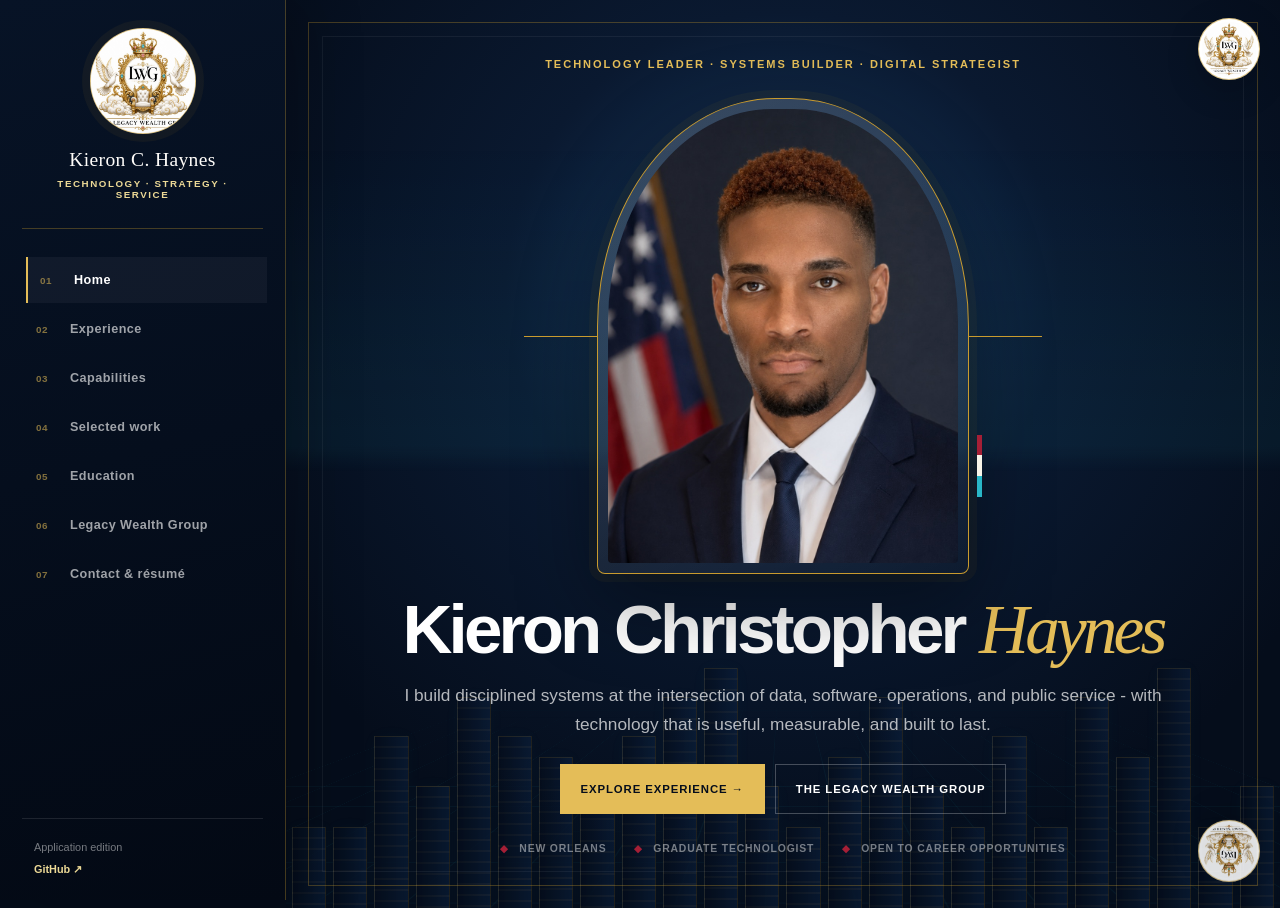
==== commit 7d6ca154: "Redesign portfolio with LWG brand and privacy-safe social edition" ====
--- a/index.html
+++ b/index.html
@@ -1,219 +1,10 @@
-<!DOCTYPE html>
-<html lang="en">
-<head>
-  <meta charset="UTF-8">
-  <meta name="viewport" content="width=device-width, initial-scale=1.0">
-  <title>Kieron Christopher Haynes | Data, Systems &amp; Cloud Technologist</title>
-  <meta name="description" content="Professional portfolio for Kieron Christopher Haynes, a New Orleans data, systems, cloud, and software technologist with graduate training and public-service experience.">
-  <link rel="canonical" href="https://kieronhaynes38-king.github.io/Kieron-s-portfolio/">
-  <meta property="og:title" content="Kieron Christopher Haynes">
-  <meta property="og:description" content="Data, systems, cloud, and software—built to move organizations forward.">
-  <meta property="og:type" content="website">
-  <meta property="og:url" content="https://kieronhaynes38-king.github.io/Kieron-s-portfolio/">
-  <meta property="og:image" content="https://kieronhaynes38-king.github.io/Kieron-s-portfolio/assets/social/graduation-portrait.jpg">
-  <meta name="twitter:card" content="summary_large_image">
-  <link rel="stylesheet" href="styles.css">
-</head>
-<body>
-<a class="skip-link" href="#main">Skip to content</a><header class="site-header"><a class="wordmark" href="#top" aria-label="Kieron Haynes, home"><span class="wordmark-initials">KH</span><span class="wordmark-name">Kieron Haynes</span></a><nav class="desktop-nav" aria-label="Primary navigation"><a href="#experience">Experience</a><a href="#capabilities">Capabilities</a><a href="#work">Work</a><a href="#education">Education</a></nav><a class="header-cta" href="mailto:kieronhaynes8@gmail.com">Let's talk <span aria-hidden="true">↗</span></a></header><main id="main"><section class="hero" id="top"><div class="hero-grid" aria-hidden="true"></div>
-<div class="hero-copy">
-<p class="availability"><span></span>New Orleans · Open to opportunities</p>
-<p class="hero-kicker">Data, systems &amp; cloud technologist</p>
-<h1>Kieron<br>Christopher<br><em>Haynes.</em>
-</h1>
-<p class="hero-summary">I turn complex operations into clear, dependable systems — from analytics and reporting to infrastructure, automation, and public-service workflows.</p>
-<div class="hero-actions">
-<a class="button button-accent" href="#experience">Explore my experience <span aria-hidden="true">↓</span></a><a class="button button-quiet" href="assets/resume/Kieron-Christopher-Haynes-Resume-Updated.pdf" target="_blank">Download résumé <span aria-hidden="true">↗</span></a>
-</div>
-</div>
-<div class="hero-visual"><div class="portrait-shell">
-<img src="assets/social/graduation-portrait.jpg" alt="Kieron Christopher Haynes in graduation regalia"><span class="portrait-index" aria-hidden="true">01</span><div class="portrait-caption">
-<span>Systems thinking</span><span>Human impact</span>
-</div>
-</div></div>
-<div class="hero-proof" aria-label="Education highlights">
-<div>
-<span class="proof-date">2027</span><p>M.S. Computer Science</p>
-<small>Expected</small>
-</div>
-<div>
-<span class="proof-date">2025</span><p>M.S. Engineering Management</p>
-<small>Completed</small>
-</div>
-<div>
-<span class="proof-date">2024</span><p>B.S. Computer Information Systems</p>
-<small>Completed</small>
-</div>
-</div></section><section class="intro section-shell" aria-labelledby="intro-title"><div class="section-label">
-<span>Profile</span><span>02</span>
-</div>
-<div class="intro-copy">
-<h2 id="intro-title">Technical depth.<br>Operational judgment.<br><em>Service at the center.</em>
-</h2>
-<div class="intro-body">
-<p>My experience spans city government, nonprofit recovery, hospitality operations, IT administration, and digital publishing. The common thread is practical problem-solving: organize the information, improve the workflow, and leave the system stronger than I found it.</p>
-<p>I'm pursuing an M.S. in Computer Science after completing graduate work in Engineering Management and a B.S. in Computer Information Systems. I'm now seeking roles where data, software, cloud, and infrastructure meet real organizational needs.</p>
-<a class="text-link" href="https://github.com/kieronhaynes38-king" target="_blank" rel="noreferrer">Visit my GitHub <span aria-hidden="true">↗</span></a>
-</div>
-</div></section><section class="experience-section section-shell" id="experience" aria-labelledby="experience-title"><div class="section-label on-dark">
-<span>Selected experience</span><span>03</span>
-</div>
-<div class="section-heading on-dark">
-<p>Career history</p>
-<h2 id="experience-title">Systems that make<br>work move better.</h2>
-</div>
-<div class="experience-list">
-<article class="experience-row"><span class="row-number">01</span><div class="row-period">May 2025 - Feb 2026</div>
-<div class="row-role">
-<h3>Data Analytics &amp; Systems Contractor / Night Auditor</h3>
-<p>Hotel Management of New Orleans</p>
-</div>
-<div class="row-details">
-<p>Analyzed occupancy and labor data, built operational reporting workflows, and organized shared knowledge through Oracle Opera PMS, Excel, SQL, and SharePoint.</p>
-<div class="tag-list" aria-label="Relevant skills">
-<span>Analytics</span><span>SQL</span><span>Operations</span>
-</div>
-</div></article><article class="experience-row"><span class="row-number">02</span><div class="row-period">Apr 2024 - Aug 2024</div>
-<div class="row-role">
-<h3>Client Services &amp; Data Coordinator</h3>
-<p>SBP</p>
-</div>
-<div class="row-details">
-<p>Cleaned CRM data, automated recurring reports, and created AI-assisted workflows while guiding clients through the rebuilding process.</p>
-<div class="tag-list" aria-label="Relevant skills">
-<span>CRM</span><span>Automation</span><span>Client service</span>
-</div>
-</div></article><article class="experience-row"><span class="row-number">03</span><div class="row-period">Aug 2023 - Dec 2023</div>
-<div class="row-role">
-<h3>Editor-In-Chief</h3>
-<p>The SUNO Observer</p>
-</div>
-<div class="row-details">
-<p>Led the newspaper's transition from print to digital, introduced engagement tracking, and strengthened the publication's digital operating practices.</p>
-<div class="tag-list" aria-label="Relevant skills">
-<span>Leadership</span><span>Digital publishing</span><span>Analytics</span>
-</div>
-</div></article><article class="experience-row"><span class="row-number">04</span><div class="row-period">Jul 2022 - Dec 2022</div>
-<div class="row-role">
-<h3>Executive Assistant</h3>
-<p>Honore Consultants</p>
-</div>
-<div class="row-details">
-<p>Supported Windows Server and Active Directory environments, managed permissions, documented workflows, and helped modernize the firm's digital presence.</p>
-<div class="tag-list" aria-label="Relevant skills">
-<span>IT operations</span><span>Active Directory</span><span>Documentation</span>
-</div>
-</div></article><article class="experience-row"><span class="row-number">05</span><div class="row-period">Jan 2022 - Jun 2022</div>
-<div class="row-role">
-<h3>Data Analyst Intern</h3>
-<p>City of New Orleans, Bureau of Treasury</p>
-</div>
-<div class="row-details">
-<p>Digitized taxpayer records, supported database development, and improved access to information used in public-sector reporting.</p>
-<div class="tag-list" aria-label="Relevant skills">
-<span>Data quality</span><span>Databases</span><span>Public service</span>
-</div>
-</div></article><article class="experience-row"><span class="row-number">06</span><div class="row-period">Sept 2021 - Nov 2021</div>
-<div class="row-role">
-<h3>Management Development Asst</h3>
-<p>City of New Orleans, Mayor's Office</p>
-<small>Housing, Data &amp; Constituent Services Support</small>
-</div>
-<div class="row-details">
-<p>Handled constituent calls in the Mayor's Executive Office, documented resident concerns, supported rental-assistance workflows, coordinated affordable-housing information, and organized office data for public-service teams.</p>
-<div class="tag-list" aria-label="Relevant skills">
-<span>Constituent service</span><span>Housing support</span><span>Data management</span>
-</div>
-</div></article>
-</div></section><section class="capabilities-section section-shell" id="capabilities" aria-labelledby="capabilities-title"><div class="section-label">
-<span>Capabilities</span><span>04</span>
-</div>
-<div class="capabilities-layout">
-<div class="section-heading">
-<p>What I bring</p>
-<h2 id="capabilities-title">A builder across<br>data and systems.</h2>
-</div>
-<div class="capability-grid">
-<article class="capability-card"><span>01</span><h3>Data &amp; reporting</h3>
-<p>SQL, Excel, Power BI, Pandas, Matplotlib, data modeling, dashboard design, and turning operational data into decisions.</p></article><article class="capability-card"><span>02</span><h3>Systems &amp; infrastructure</h3>
-<p>Windows Server, Active Directory, PowerShell, Linux, permissions, documentation, and dependable day-to-day technology operations.</p></article><article class="capability-card"><span>03</span><h3>Cloud &amp; software</h3>
-<p>Python, Java, JavaScript, REST APIs, Git/GitHub, AWS, Azure, Google Cloud, backend tools, and workflow automation.</p></article><article class="capability-card"><span>04</span><h3>Leadership &amp; communication</h3>
-<p>Technical writing, client guidance, team coordination, editorial leadership, stakeholder communication, and public-service support.</p></article>
-</div>
-</div></section><section class="work-section section-shell" id="work" aria-labelledby="work-title"><div class="section-label">
-<span>Selected work</span><span>05</span>
-</div>
-<div class="section-heading work-heading">
-<p>Proof of practice</p>
-<h2 id="work-title">Projects with a point of view.</h2>
-</div>
-<div class="project-list">
-<article class="project-card"><div class="project-topline">
-<span>01</span><span>Operational systems</span>
-</div>
-<h3>Hotel operations intelligence</h3>
-<p>Connected occupancy, labor, and property-management data into clearer reporting workflows for day-to-day operational decisions.</p>
-<div class="project-footer">
-<span>Excel / SQL / Oracle Opera PMS / SharePoint</span><span class="project-mark" aria-hidden="true">↗</span>
-</div></article><article class="project-card"><div class="project-topline">
-<span>02</span><span>Interactive software</span>
-</div>
-<h3>The Tycoon's Gambit</h3>
-<p>A 3D business-simulation world combining scene systems, first-person navigation, interactive dialogue, and a strong visual identity.</p>
-<div class="project-footer">
-<span>Godot / GDScript / 3D UI / Scene systems</span><a href="https://kieronhaynes38-king.github.io/Kieron-s-portfolio/#game" target="_blank" rel="noreferrer">View project <span aria-hidden="true">↗</span></a>
-</div></article><article class="project-card"><div class="project-topline">
-<span>03</span><span>Digital transformation</span>
-</div>
-<h3>The SUNO Observer</h3>
-<p>Helped move a campus newspaper from print-first operations to a digital platform supported by engagement data and safer publishing practices.</p>
-<div class="project-footer">
-<span>Publishing systems / Analytics / Cybersecurity</span><span class="project-mark" aria-hidden="true">↗</span>
-</div></article>
-</div>
-<a class="button button-dark" href="https://kieronhaynes38-king.github.io/Kieron-s-portfolio/" target="_blank" rel="noreferrer">Explore the original portfolio <span aria-hidden="true">↗</span></a></section><section class="education-section section-shell" id="education" aria-labelledby="education-title"><div class="section-label on-dark">
-<span>Education &amp; leadership</span><span>06</span>
-</div>
-<div class="education-layout">
-<div class="section-heading on-dark">
-<p>Continuous learning</p>
-<h2 id="education-title">Built on strong<br>foundations.</h2>
-<div class="leadership-note">
-<span>Beyond the classroom</span><p>Editor-In-Chief · President, Majeste Productions · Freshman Class President · Beta Gamma Sigma Honor Society</p>
-</div>
-</div>
-<div class="education-list">
-<article><div>
-<span class="education-status">In progress</span><span>Expected May 2027</span>
-</div>
-<h3>M.S. Computer Science</h3>
-<p class="school">University of New Orleans</p>
-<p>Advancing expertise in AI, infrastructure, and database systems.</p></article><article><div>
-<span class="education-status">Completed</span><span>May 2025</span>
-</div>
-<h3>M.S. Engineering Management</h3>
-<p class="school">University of New Orleans</p>
-<p>Graduate training across technical leadership, operations, and management systems.</p></article><article><div>
-<span class="education-status">Completed</span><span>May 2024</span>
-</div>
-<h3>B.S. Computer Information Systems</h3>
-<p class="school">Southern University at New Orleans</p>
-<p>Foundations in business technology, information systems, data, and organizational leadership.</p></article>
-</div>
-</div></section><section class="contact-section" id="contact"><div class="contact-orbit" aria-hidden="true"><span>KH</span></div>
-<p class="contact-kicker">Available for the next challenge</p>
-<h2>Let's build something<br><em>useful together.</em>
-</h2>
-<p class="contact-copy">I'm exploring opportunities in data analytics, information systems, cloud and infrastructure, software development, and technology operations.</p>
-<div class="contact-actions">
-<a class="button button-dark" href="mailto:kieronhaynes8@gmail.com">Email Kieron <span aria-hidden="true">↗</span></a><a class="button button-outline-dark" href="https://github.com/kieronhaynes38-king" target="_blank" rel="noreferrer">GitHub <span aria-hidden="true">↗</span></a><a class="button button-outline-dark" href="assets/resume/Kieron-Christopher-Haynes-Resume-Updated.pdf" target="_blank">Résumé <span aria-hidden="true">↗</span></a>
-</div></section></main><footer><div>
-<span class="footer-mark">KH</span><p>Kieron Christopher Haynes<br>New Orleans, Louisiana</p>
-</div>
-<div class="footer-links">
-<a href="mailto:kieronhaynes8@gmail.com">Email</a><a href="https://github.com/kieronhaynes38-king" target="_blank" rel="noreferrer">GitHub</a><a href="#top">Back to top ↑</a>
-</div>
-<p class="footer-note">Data · Systems · Cloud · Software</p></footer>
-</body>
-
-</html>
+<!doctype html>
+<html lang="en"><head><meta charset="utf-8"><meta name="viewport" content="width=device-width,initial-scale=1"><title>Kieron Christopher Haynes | Technology, Systems &amp; Digital Strategy</title><meta name="description" content="Professional portfolio for Kieron Christopher Haynes, showcasing technology, data, systems, digital strategy, and entrepreneurial leadership."><meta name="robots" content="noindex, nofollow"><link rel="canonical" href="https://kieronhaynes38-king.github.io/Kieron-s-portfolio/"><meta property="og:title" content="Kieron Christopher Haynes"><meta property="og:description" content="Technology, systems, data, and digital strategy built to move organizations forward."><meta property="og:type" content="website"><meta property="og:url" content="https://kieronhaynes38-king.github.io/Kieron-s-portfolio/"><meta property="og:image" content="https://kieronhaynes38-king.github.io/Kieron-s-portfolio/assets/social/og.jpg"><meta name="twitter:card" content="summary_large_image"><link rel="stylesheet" href="styles.css"><script src="script.js" defer></script></head>
+<body><div class="site-frame"><a class="skip-link" href="#content">Skip to content</a><button class="mobile-menu" type="button" aria-expanded="false" aria-controls="side-menu"><span></span><span></span><span></span><b>Menu</b></button><aside class="side-menu" id="side-menu"><button class="brand-block" type="button" data-page-button="home" aria-label="Go to home"><img class="crest " src="assets/brand/lwg-logo.jpg" alt="The Legacy Wealth Group crest"><span>Kieron C. Haynes</span><small>Technology · Strategy · Service</small></button><nav aria-label="Portfolio pages"><a href="#home" data-page-link="home"><span>01</span>Home</a><a href="#experience" data-page-link="experience"><span>02</span>Experience</a><a href="#capabilities" data-page-link="capabilities"><span>03</span>Capabilities</a><a href="#projects" data-page-link="projects"><span>04</span>Selected work</a><a href="#education" data-page-link="education"><span>05</span>Education</a><a href="#legacy" data-page-link="legacy"><span>06</span>Legacy Wealth Group</a><a href="#contact" data-page-link="contact"><span>07</span>Contact &amp; résumé</a></nav><div class="side-footer"><span>Application edition</span><a href="https://github.com/kieronhaynes38-king" target="_blank" rel="noreferrer">GitHub ↗</a></div></aside>
+<main id="content" class="page-stage"><img class="crest corner-crest corner-top" src="assets/brand/lwg-logo.jpg" alt="The Legacy Wealth Group crest"><img class="crest corner-crest corner-bottom" src="assets/brand/lwg-logo.jpg" alt="The Legacy Wealth Group crest">
+<section class="portfolio-page home-page" data-page="home" aria-label="Home"><div class="tech-city" aria-hidden="true"><div class="city-scan"></div><div class="city-track"><div class="skyline"><span></span><span></span><span></span><span></span><span></span><span></span><span></span><span></span><span></span><span></span><span></span><span></span><span></span><span></span><span></span><span></span><span></span><span></span><span></span><span></span><span></span><span></span><span></span><span></span></div><div class="skyline"><span></span><span></span><span></span><span></span><span></span><span></span><span></span><span></span><span></span><span></span><span></span><span></span><span></span><span></span><span></span><span></span><span></span><span></span><span></span><span></span><span></span><span></span><span></span><span></span></div></div></div><div class="home-content"><p class="hero-kicker">Technology leader · Systems builder · Digital strategist</p><div class="portrait-frame"><img src="assets/brand/kieron-haynes-portrait.jpg" alt="Professional portrait of Kieron Christopher Haynes"><span class="portrait-line" aria-hidden="true"></span></div><h1>Kieron Christopher <em>Haynes</em></h1><p class="hero-copy">I build disciplined systems at the intersection of data, software, operations, and public service - with technology that is useful, measurable, and built to last.</p><div class="hero-actions"><button type="button" class="button button-gold" data-page-button="experience">Explore experience →</button><button type="button" class="button button-clear" data-page-button="legacy">The Legacy Wealth Group</button></div><div class="honor-strip"><span>New Orleans</span><span>Graduate technologist</span><span>Open to career opportunities</span></div></div></section>
+<section class="portfolio-page dark-page experience-page" data-page="experience" hidden aria-label="Experience"><div class="tech-city" aria-hidden="true"><div class="city-scan"></div><div class="city-track"><div class="skyline"><span></span><span></span><span></span><span></span><span></span><span></span><span></span><span></span><span></span><span></span><span></span><span></span><span></span><span></span><span></span><span></span><span></span><span></span><span></span><span></span><span></span><span></span><span></span><span></span></div><div class="skyline"><span></span><span></span><span></span><span></span><span></span><span></span><span></span><span></span><span></span><span></span><span></span><span></span><span></span><span></span><span></span><span></span><span></span><span></span><span></span><span></span><span></span><span></span><span></span><span></span></div></div></div><div class="page-inner"><header class="page-title"><p>02 · Career record</p><h1>Experience in motion.</h1><div class="title-rule"><span></span></div><p class="page-lede">Use the arrows, numbered controls, or your keyboard&#x27;s left and right arrows to move through my career history.</p></header><div class="experience-stage" tabindex="0"><div class="experience-meter" aria-hidden="true"><span style="width:11.11%"></span></div><div class="experience-counter"><span>01</span> / 09</div><article class="experience-card" data-index="0"><p class="experience-period">Aug 2026 - Present</p><h2>Owner &amp; Social Media Manager</h2><p class="experience-company">The Legacy Wealth Group</p><p class="experience-summary">Build premium social-media and brand-management systems that connect strategy, content operations, audience engagement, and performance measurement for client growth.</p><div class="skill-row"><span>Brand strategy</span><span>Content systems</span><span>Analytics</span></div></article><article class="experience-card" data-index="1" hidden><p class="experience-period">Sep 2026 - Present</p><h2>Executive Operations &amp; Technology Intern</h2><p class="experience-company">The Institute for Enhanced Equity</p><p class="experience-summary">Strengthen nonprofit operations through polished program materials, technology research, and development of a scalable website-based CRM for participant intake, tracking, reporting, and lifecycle management.</p><div class="skill-row"><span>CRM architecture</span><span>Operations</span><span>Nonprofit technology</span></div></article><article class="experience-card" data-index="2" hidden><p class="experience-period">Sep 2026 - Present</p><h2>Technology Intern</h2><p class="experience-company">World Affairs Council of New Orleans</p><p class="experience-summary">Lead a digital-platform integration across approved web, social, newsletter, and document content; modernize digital publishing workflows; and translate audience signals into content recommendations.</p><div class="skill-row"><span>Platform integration</span><span>Web publishing</span><span>Engagement analytics</span></div></article><article class="experience-card" data-index="3" hidden><p class="experience-period">May 2025 - Feb 2026</p><h2>Data Analytics &amp; Systems Contractor / Night Auditor</h2><p class="experience-company">Hotel Management of New Orleans</p><p class="experience-summary">Connected occupancy, labor, and property-management data through Excel, SQL, Oracle Opera PMS, and SharePoint to improve reporting and operational visibility.</p><div class="skill-row"><span>Analytics</span><span>SQL</span><span>Operational systems</span></div></article><article class="experience-card" data-index="4" hidden><p class="experience-period">Apr 2024 - Aug 2024</p><h2>Client Services &amp; Data Coordinator</h2><p class="experience-company">SBP</p><p class="experience-summary">Cleaned CRM data, automated recurring reports, and created AI-assisted workflows while guiding clients through the rebuilding process.</p><div class="skill-row"><span>CRM</span><span>Automation</span><span>Client service</span></div></article><article class="experience-card" data-index="5" hidden><p class="experience-period">Aug 2023 - Dec 2023</p><h2>Editor-In-Chief</h2><p class="experience-company">The SUNO Observer</p><p class="experience-summary">Led a print-to-digital transition, introduced engagement tracking, and strengthened the publication&#x27;s digital operating practices.</p><div class="skill-row"><span>Leadership</span><span>Digital publishing</span><span>Analytics</span></div></article><article class="experience-card" data-index="6" hidden><p class="experience-period">Jul 2022 - Dec 2022</p><h2>Executive Assistant</h2><p class="experience-company">Honore Consultants</p><p class="experience-summary">Supported Windows Server and Active Directory environments, managed permissions, documented workflows, and helped modernize the firm&#x27;s digital presence.</p><div class="skill-row"><span>IT operations</span><span>Active Directory</span><span>Documentation</span></div></article><article class="experience-card" data-index="7" hidden><p class="experience-period">Jan 2022 - Jun 2022</p><h2>Data Analyst Intern</h2><p class="experience-company">City of New Orleans, Bureau of Treasury</p><p class="experience-summary">Digitized taxpayer records, supported database development, and improved access to information used in public-sector reporting.</p><div class="skill-row"><span>Data quality</span><span>Databases</span><span>Public service</span></div></article><article class="experience-card" data-index="8" hidden><p class="experience-period">Sept 2021 - Nov 2021</p><h2>Management Development Asst</h2><p class="experience-company">City of New Orleans, Mayor&#x27;s Office</p><p class="experience-context">Housing, Data &amp; Constituent Services Support</p><p class="experience-summary">Handled constituent calls, documented resident concerns, supported rental-assistance workflows, coordinated affordable-housing information, and organized public-service data.</p><div class="skill-row"><span>Constituent service</span><span>Housing support</span><span>Data management</span></div></article><div class="carousel-controls"><button type="button" data-direction="-1" aria-label="Previous experience">← <span>Previous</span></button><button type="button" data-direction="1" aria-label="Next experience"><span>Next</span> →</button></div><div class="experience-index" role="tablist" aria-label="Choose an experience"><button type="button" role="tab" aria-selected="true" aria-label="Show Owner &amp; Social Media Manager" data-experience="0" class="active">01</button><button type="button" role="tab" aria-selected="false" aria-label="Show Executive Operations &amp; Technology Intern" data-experience="1" class="">02</button><button type="button" role="tab" aria-selected="false" aria-label="Show Technology Intern" data-experience="2" class="">03</button><button type="button" role="tab" aria-selected="false" aria-label="Show Data Analytics &amp; Systems Contractor / Night Auditor" data-experience="3" class="">04</button><button type="button" role="tab" aria-selected="false" aria-label="Show Client Services &amp; Data Coordinator" data-experience="4" class="">05</button><button type="button" role="tab" aria-selected="false" aria-label="Show Editor-In-Chief" data-experience="5" class="">06</button><button type="button" role="tab" aria-selected="false" aria-label="Show Executive Assistant" data-experience="6" class="">07</button><button type="button" role="tab" aria-selected="false" aria-label="Show Data Analyst Intern" data-experience="7" class="">08</button><button type="button" role="tab" aria-selected="false" aria-label="Show Management Development Asst" data-experience="8" class="">09</button></div></div></div></section>
+<section class="portfolio-page light-page" data-page="capabilities" hidden aria-label="Capabilities"><div class="page-inner"><header class="page-title"><p>03 · Capabilities</p><h1>A builder across systems.</h1><div class="title-rule"><span></span></div><p class="page-lede">Technical depth, operational judgment, and clear communication applied to real organizational needs.</p></header><div class="capability-grid"><article><span>01</span><h2>Data &amp; intelligence</h2><p>SQL, Excel, Power BI, Pandas, reporting automation, dashboards, and decision-ready analysis.</p></article><article><span>02</span><h2>Systems &amp; infrastructure</h2><p>Windows Server, Active Directory, PowerShell, Linux, permissions, documentation, and resilient operations.</p></article><article><span>03</span><h2>Cloud &amp; software</h2><p>Python, Java, JavaScript, REST APIs, CRM architecture, Git/GitHub, AWS, Azure, Google Cloud, and CMS platforms.</p></article><article><span>04</span><h2>Digital strategy</h2><p>Brand systems, publishing workflows, social operations, audience engagement, analytics, and stakeholder communication.</p></article></div></div></section>
+<section class="portfolio-page ivory-page" data-page="projects" hidden aria-label="Selected work"><div class="page-inner"><header class="page-title"><p>04 · Selected work</p><h1>Proof of practice.</h1><div class="title-rule"><span></span></div><p class="page-lede">Projects that show how I connect information, improve workflows, and create experiences with a clear point of view.</p></header><div class="project-grid"><article><div><span>01</span><small>Operational intelligence</small></div><h2>Hospitality reporting systems</h2><p>Connected occupancy, labor, and property-management data into clearer workflows for day-to-day operating decisions.</p><strong>Excel / SQL / Oracle Opera PMS / SharePoint</strong></article><article><div><span>02</span><small>Interactive software</small></div><h2>The Tycoon's Gambit</h2><p>A 3D business-simulation world combining scene systems, first-person navigation, interactive dialogue, and a focused visual identity.</p><strong>Godot / GDScript / 3D UI / Scene systems</strong></article><article><div><span>03</span><small>Digital transformation</small></div><h2>The SUNO Observer</h2><p>A print-to-digital newsroom transition supported by engagement data, repeatable publishing practices, and practical security controls.</p><strong>Publishing systems / Analytics / Cybersecurity</strong></article></div></div></section>
+<section class="portfolio-page navy-page" data-page="education" hidden aria-label="Education"><div class="page-inner"><header class="page-title"><p>05 · Education &amp; leadership</p><h1>Built on strong foundations.</h1><div class="title-rule"><span></span></div><p class="page-lede">Graduate study in computing and management, grounded in information systems, leadership, and service.</p></header><div class="education-stack"><article><div><span>In progress</span><time>Expected May 2027</time></div><h2>M.S. Computer Science</h2><h3>LSU New Orleans</h3><p>Graduate study in artificial intelligence, infrastructure, and database systems.</p></article><article><div><span>Completed</span><time>May 2025</time></div><h2>M.S. Engineering Management</h2><h3>University of New Orleans</h3><p>Graduate training across technical leadership, operations, and management systems.</p></article><article><div><span>Completed</span><time>May 2024</time></div><h2>B.S. Computer Information Systems</h2><h3>Southern University at New Orleans</h3><p>Foundations in business technology, information systems, data, and organizational leadership.</p></article></div><p class="leadership-line"><b>Leadership:</b> Editor-In-Chief · President, Majeste Productions · Freshman Class President · Beta Gamma Sigma Honor Society</p></div></section>
+<section class="portfolio-page legacy-page" data-page="legacy" hidden aria-label="The Legacy Wealth Group"><div class="legacy-watermark"><img class="crest " src="assets/brand/lwg-logo.jpg" alt="The Legacy Wealth Group crest"></div><div class="page-inner legacy-layout"><div><p class="hero-kicker">06 · Entrepreneurial leadership</p><h1>The Legacy<br><em>Wealth Group</em></h1><p class="legacy-lede">A premium social-media growth and brand-management practice built to turn scattered online activity into a disciplined, measurable brand system.</p><p>As Owner &amp; Social Media Manager, I design audience strategies, content operations, brand standards, approval workflows, publishing systems, and performance reporting that help clients build trust and convert attention into action.</p></div><div class="legacy-pillars"><article><span>01</span><h2>Position</h2><p>Clarify the audience, voice, brand promise, and channel role.</p></article><article><span>02</span><h2>Operate</h2><p>Build repeatable planning, production, approval, publishing, and response systems.</p></article><article><span>03</span><h2>Measure</h2><p>Track discovery, engagement, qualified conversations, and business outcomes.</p></article></div></div></section><section class="portfolio-page contact-page" data-page="contact" hidden aria-label="Contact and resume"><div class="page-inner contact-layout"><p class="hero-kicker">07 · Contact</p><h1>Ready for the<br><em>next mission.</em></h1><p>I am exploring opportunities in data analytics, information systems, cloud and infrastructure, software development, digital platforms, and technology operations.</p><div class="contact-grid"><a href="mailto:kieronhaynes8@gmail.com"><span>Email</span><strong>kieronhaynes8@gmail.com</strong><b>↗</b></a><a href="https://github.com/kieronhaynes38-king" target="_blank" rel="noreferrer"><span>Code</span><strong>GitHub portfolio</strong><b>↗</b></a><a href="assets/resume/Kieron-Christopher-Haynes-Resume-Updated.pdf" target="_blank"><span>Career</span><strong>Download résumé</strong><b>↗</b></a></div></div></section></main></div></body></html>
--- a/styles.css
+++ b/styles.css
@@ -1,1221 +1,235 @@
 :root {
-  --ink: #0b1a27;
-  --ink-soft: #162938;
-  --paper: #f3f0e8;
-  --paper-light: #fbfaf6;
-  --accent: #d8ff55;
-  --accent-dark: #a7cb21;
-  --blue: #9ed7ff;
-  --line: rgba(11, 26, 39, 0.18);
-  --line-light: rgba(255, 255, 255, 0.18);
-  --muted: #5d6870;
+  --navy-950: #050d1b;
+  --navy-900: #0a1930;
+  --navy-800: #10284a;
+  --ivory: #f8f4e8;
+  --white: #fffdfa;
+  --gold: #c99b2e;
+  --gold-bright: #e4bd58;
+  --gold-soft: #ecd996;
+  --ruby: #a51f36;
+  --aqua: #29b6c7;
+  --ink: #101722;
+  --muted: #657080;
+  --line: rgba(201, 155, 46, 0.32);
   --serif: Georgia, "Times New Roman", serif;
   --sans: Arial, Helvetica, sans-serif;
 }
 
-* {
-  box-sizing: border-box;
-}
-
-html {
-  scroll-behavior: smooth;
-}
-
-body {
-  margin: 0;
-  background: var(--paper);
-  color: var(--ink);
-  font-family: var(--sans);
-  text-rendering: optimizeLegibility;
-}
-
-body,
-a,
-button {
-  -webkit-font-smoothing: antialiased;
-}
-
-a {
-  color: inherit;
-  text-decoration: none;
-}
-
-img {
-  display: block;
-  max-width: 100%;
-}
-
-button,
-a {
-  -webkit-tap-highlight-color: transparent;
-}
-
-::selection {
-  background: var(--accent);
-  color: var(--ink);
-}
-
-.skip-link {
+* { box-sizing: border-box; }
+html { scroll-behavior: smooth; }
+body { margin: 0; background: var(--navy-950); color: var(--ink); font-family: var(--sans); text-rendering: optimizeLegibility; }
+body, button, a { -webkit-font-smoothing: antialiased; }
+button, a { color: inherit; font: inherit; -webkit-tap-highlight-color: transparent; }
+button { border: 0; }
+a { text-decoration: none; }
+img { display: block; max-width: 100%; }
+::selection { background: var(--gold-bright); color: var(--navy-950); }
+
+.skip-link { position: fixed; z-index: 200; top: -60px; left: 20px; padding: 12px 16px; background: var(--gold); color: var(--navy-950); font-weight: 800; transition: top 160ms ease; }
+.skip-link:focus { top: 18px; }
+.site-frame { min-height: 100vh; }
+
+.side-menu {
   position: fixed;
-  left: 16px;
-  top: -80px;
-  z-index: 100;
-  padding: 12px 18px;
-  background: var(--accent);
-  color: var(--ink);
-  font-weight: 800;
-  transition: top 160ms ease;
-}
-
-.skip-link:focus {
-  top: 16px;
-}
-
-.site-header {
-  position: absolute;
-  inset: 0 0 auto;
-  z-index: 20;
-  display: grid;
-  grid-template-columns: 1fr auto 1fr;
-  align-items: center;
-  min-height: 88px;
-  padding: 0 clamp(24px, 5vw, 76px);
-  border-bottom: 1px solid rgba(255, 255, 255, 0.16);
-  color: white;
-}
-
-.wordmark {
-  display: inline-flex;
-  align-items: center;
-  gap: 13px;
-  justify-self: start;
-}
-
-.wordmark-initials {
-  display: grid;
-  width: 42px;
-  height: 42px;
-  place-items: center;
-  border: 1px solid var(--accent);
-  border-radius: 50%;
-  color: var(--accent);
-  font-size: 0.82rem;
-  font-weight: 900;
-  letter-spacing: -0.04em;
-}
-
-.wordmark-name {
-  font-size: 0.88rem;
-  font-weight: 800;
-  letter-spacing: 0.02em;
-}
-
-.desktop-nav {
+  z-index: 80;
+  inset: 0 auto 0 0;
   display: flex;
-  gap: 28px;
-  font-size: 0.78rem;
-  font-weight: 700;
-}
-
-.desktop-nav a,
-.header-cta {
-  position: relative;
-}
-
-.desktop-nav a::after {
-  position: absolute;
-  right: 0;
-  bottom: -9px;
-  left: 0;
-  height: 1px;
-  background: var(--accent);
-  content: "";
-  transform: scaleX(0);
-  transform-origin: left;
-  transition: transform 180ms ease;
-}
-
-.desktop-nav a:hover::after,
-.desktop-nav a:focus-visible::after {
-  transform: scaleX(1);
-}
-
-.header-cta {
-  display: inline-flex;
-  align-items: center;
-  gap: 11px;
-  justify-self: end;
-  color: var(--accent);
-  font-size: 0.79rem;
-  font-weight: 900;
-  text-transform: uppercase;
-  letter-spacing: 0.08em;
-}
-
-.header-cta span {
-  font-size: 1.05rem;
-}
-
-.hero {
-  position: relative;
-  display: grid;
-  grid-template-columns: minmax(0, 1.12fr) minmax(380px, 0.88fr);
-  min-height: 900px;
-  overflow: hidden;
-  background: var(--ink);
-  color: white;
-}
-
-.hero-grid {
-  position: absolute;
-  inset: 0;
-  background-image:
-    linear-gradient(rgba(255, 255, 255, 0.035) 1px, transparent 1px),
-    linear-gradient(90deg, rgba(255, 255, 255, 0.035) 1px, transparent 1px);
-  background-size: 56px 56px;
-  mask-image: linear-gradient(to right, black 0%, transparent 80%);
-  pointer-events: none;
-}
-
-.hero::before {
-  position: absolute;
-  width: 520px;
-  height: 520px;
-  left: -280px;
-  bottom: -220px;
-  border: 1px solid rgba(216, 255, 85, 0.32);
-  border-radius: 50%;
-  content: "";
-  box-shadow:
-    0 0 0 76px rgba(216, 255, 85, 0.025),
-    0 0 0 152px rgba(216, 255, 85, 0.018);
-}
-
-.hero-copy {
-  position: relative;
-  z-index: 2;
-  display: flex;
+  width: 286px;
   flex-direction: column;
-  justify-content: center;
-  padding: 150px clamp(36px, 6.3vw, 106px) 190px clamp(24px, 7vw, 118px);
-}
-
-.availability {
-  display: flex;
-  align-items: center;
-  gap: 10px;
-  margin: 0 0 56px;
-  color: rgba(255, 255, 255, 0.66);
-  font-size: 0.74rem;
-  font-weight: 700;
-  letter-spacing: 0.06em;
-  text-transform: uppercase;
-}
-
-.availability span {
-  width: 8px;
-  height: 8px;
-  border-radius: 50%;
-  background: var(--accent);
-  box-shadow: 0 0 0 5px rgba(216, 255, 85, 0.12);
-}
-
-.hero-kicker,
-.section-heading > p,
-.contact-kicker {
-  margin: 0 0 20px;
-  color: var(--accent);
-  font-size: 0.76rem;
-  font-weight: 900;
-  letter-spacing: 0.11em;
-  text-transform: uppercase;
-}
-
-.hero h1 {
-  max-width: 820px;
-  margin: 0;
-  font-size: clamp(4.2rem, 7.5vw, 8.2rem);
-  line-height: 0.8;
-  letter-spacing: -0.075em;
-}
-
-.hero h1 em,
-.intro-copy h2 em,
-.contact-section h2 em {
-  color: var(--accent);
-  font-family: var(--serif);
-  font-weight: 400;
-}
-
-.hero-summary {
-  max-width: 680px;
-  margin: 44px 0 0;
-  color: rgba(255, 255, 255, 0.72);
-  font-size: clamp(1.05rem, 1.35vw, 1.35rem);
-  line-height: 1.58;
-}
-
-.hero-actions,
-.contact-actions {
-  display: flex;
-  flex-wrap: wrap;
-  gap: 12px;
-  margin-top: 34px;
-}
-
-.button {
-  display: inline-flex;
-  min-height: 54px;
-  align-items: center;
-  justify-content: center;
-  gap: 20px;
-  padding: 0 22px;
-  border: 1px solid transparent;
-  font-size: 0.79rem;
-  font-weight: 900;
-  letter-spacing: 0.035em;
-  transition:
-    background 170ms ease,
-    color 170ms ease,
-    transform 170ms ease,
-    border-color 170ms ease;
-}
-
-.button:hover,
-.button:focus-visible {
-  transform: translateY(-2px);
-}
-
-.button-accent {
-  background: var(--accent);
-  color: var(--ink);
-}
-
-.button-accent:hover,
-.button-accent:focus-visible {
-  background: white;
-}
-
-.button-quiet {
-  border-color: rgba(255, 255, 255, 0.22);
-  color: white;
-  background: rgba(255, 255, 255, 0.035);
-}
-
-.button-quiet:hover,
-.button-quiet:focus-visible {
-  border-color: white;
-  background: white;
-  color: var(--ink);
-}
-
-.hero-visual {
-  position: relative;
-  min-height: 900px;
-  overflow: hidden;
-  background: #c8d0ce;
-}
-
-.hero-visual::before {
-  position: absolute;
-  inset: 0;
-  z-index: 1;
-  background:
-    linear-gradient(180deg, rgba(11, 26, 39, 0.04), rgba(11, 26, 39, 0.1)),
-    linear-gradient(90deg, rgba(11, 26, 39, 0.08), transparent 30%);
-  content: "";
-  pointer-events: none;
-}
-
-.portrait-shell,
-.portrait-shell img {
-  width: 100%;
-  height: 100%;
-}
-
-.portrait-shell img {
-  object-fit: cover;
-  object-position: 52% center;
-  filter: saturate(0.83) contrast(1.05);
-}
-
-.portrait-index {
-  position: absolute;
-  z-index: 2;
-  right: 38px;
-  top: 120px;
-  display: grid;
-  width: 54px;
-  height: 54px;
-  place-items: center;
-  border: 1px solid rgba(11, 26, 39, 0.65);
-  border-radius: 50%;
-  color: var(--ink);
-  font-size: 0.74rem;
-  font-weight: 900;
-}
-
-.portrait-caption {
-  position: absolute;
-  z-index: 2;
-  right: 0;
-  bottom: 118px;
-  display: grid;
-  gap: 5px;
-  min-width: 248px;
-  padding: 24px 32px;
-  background: var(--accent);
-  color: var(--ink);
-  font-size: 0.83rem;
-  font-weight: 900;
-  letter-spacing: 0.025em;
-  text-transform: uppercase;
-}
-
-.hero-proof {
-  position: absolute;
-  z-index: 3;
-  left: 0;
-  bottom: 0;
-  display: grid;
-  grid-template-columns: repeat(3, minmax(190px, 1fr));
-  width: min(64%, 970px);
-  min-height: 128px;
-  margin: 0;
-  background: var(--paper);
-  color: var(--ink);
-}
-
-.hero-proof > div {
-  display: grid;
-  grid-template-columns: 58px 1fr;
-  align-content: center;
-  min-width: 0;
-  padding: 22px 26px;
+  padding: 28px 22px 24px;
   border-right: 1px solid var(--line);
-}
-
-.hero-proof > div:last-child {
-  border-right: 0;
-}
-
-.proof-date {
-  grid-row: span 2;
-  align-self: center;
-  color: var(--muted);
-  font-size: 0.73rem;
-  font-weight: 900;
-  writing-mode: vertical-rl;
-  transform: rotate(180deg);
-}
-
-.hero-proof p {
-  margin: 0;
-  font-size: 0.92rem;
-  font-weight: 900;
-  line-height: 1.25;
-}
-
-.hero-proof small {
-  margin-top: 5px;
-  color: var(--muted);
-  font-size: 0.69rem;
-  font-weight: 700;
-  text-transform: uppercase;
-  letter-spacing: 0.08em;
-}
-
-.section-shell {
-  padding: 0 clamp(24px, 7vw, 118px);
-}
-
-.section-label {
-  display: flex;
-  justify-content: space-between;
-  padding: 28px 0 24px;
-  border-bottom: 1px solid var(--line);
-  color: var(--muted);
-  font-size: 0.69rem;
-  font-weight: 900;
-  letter-spacing: 0.12em;
-  text-transform: uppercase;
-}
-
-.section-label.on-dark {
-  border-color: var(--line-light);
-  color: rgba(255, 255, 255, 0.54);
-}
-
-.intro {
-  padding-bottom: 130px;
-  background: var(--paper);
-}
-
-.intro-copy {
-  display: grid;
-  grid-template-columns: minmax(430px, 1.1fr) minmax(300px, 0.7fr);
-  gap: clamp(48px, 9vw, 148px);
-  align-items: end;
-  padding-top: 112px;
-}
-
-.intro-copy h2,
-.section-heading h2,
-.contact-section h2 {
-  margin: 0;
-  font-size: clamp(3rem, 5.4vw, 6.4rem);
-  line-height: 0.94;
-  letter-spacing: -0.065em;
-}
-
-.intro-copy h2 em {
-  color: var(--ink);
-}
-
-.intro-body {
-  max-width: 570px;
-  padding-bottom: 7px;
-}
-
-.intro-body p {
-  margin: 0 0 23px;
-  color: #46545d;
-  font-size: 1.03rem;
-  line-height: 1.72;
-}
-
-.text-link {
-  display: inline-flex;
-  align-items: center;
-  gap: 24px;
-  margin-top: 8px;
-  padding-bottom: 7px;
-  border-bottom: 2px solid var(--ink);
-  font-size: 0.8rem;
-  font-weight: 900;
-  text-transform: uppercase;
-  letter-spacing: 0.08em;
-}
-
-.experience-section {
-  padding-bottom: 124px;
-  background: var(--ink);
-  color: white;
-}
-
-.section-heading {
-  padding: 100px 0 70px;
-}
-
-.section-heading.on-dark h2 {
-  color: white;
-}
-
-.experience-list {
-  border-top: 1px solid var(--line-light);
-}
-
-.experience-row {
-  display: grid;
-  grid-template-columns: 58px 150px minmax(250px, 0.8fr) minmax(330px, 1fr);
-  gap: 26px;
-  padding: 34px 0;
-  border-bottom: 1px solid var(--line-light);
-}
-
-.row-number,
-.row-period {
-  color: rgba(255, 255, 255, 0.48);
-  font-size: 0.69rem;
-  font-weight: 800;
-  letter-spacing: 0.04em;
-}
-
-.row-role h3 {
-  margin: 0 0 8px;
-  font-size: 1.15rem;
-  line-height: 1.15;
-}
-
-.row-role p {
-  margin: 0;
-  color: var(--accent);
-  font-size: 0.83rem;
-  font-weight: 700;
-}
-
-.row-role small {
-  display: block;
-  margin-top: 7px;
-  color: var(--blue);
-  font-size: 0.72rem;
-  font-weight: 700;
-  line-height: 1.35;
-}
-
-.row-details > p {
-  max-width: 690px;
-  margin: 0;
-  color: rgba(255, 255, 255, 0.66);
-  font-size: 0.93rem;
-  line-height: 1.6;
-}
-
-.tag-list {
-  display: flex;
-  flex-wrap: wrap;
-  gap: 7px;
-  margin-top: 18px;
-}
-
-.tag-list span {
-  padding: 6px 9px;
-  border: 1px solid rgba(255, 255, 255, 0.16);
-  color: rgba(255, 255, 255, 0.6);
-  font-size: 0.64rem;
-  font-weight: 800;
-  letter-spacing: 0.025em;
-}
-
-.capabilities-section {
-  padding-bottom: 130px;
-  background: var(--paper-light);
-}
-
-.capabilities-layout {
-  display: grid;
-  grid-template-columns: minmax(330px, 0.7fr) minmax(500px, 1fr);
-  gap: clamp(50px, 8vw, 130px);
-}
-
-.capabilities-layout .section-heading {
-  position: sticky;
-  top: 20px;
-  align-self: start;
-}
-
-.capability-grid {
-  display: grid;
-  grid-template-columns: repeat(2, 1fr);
-  gap: 1px;
-  padding-top: 100px;
-  background: var(--line);
-}
-
-.capability-card {
-  min-height: 320px;
-  padding: 34px;
-  background: var(--paper-light);
-}
-
-.capability-card > span {
-  color: var(--accent-dark);
-  font-size: 0.72rem;
-  font-weight: 900;
-}
-
-.capability-card h3 {
-  max-width: 230px;
-  margin: 62px 0 18px;
-  font-size: 1.8rem;
-  line-height: 1.03;
-  letter-spacing: -0.04em;
-}
-
-.capability-card p {
-  margin: 0;
-  color: var(--muted);
-  font-size: 0.91rem;
-  line-height: 1.65;
-}
-
-.work-section {
-  padding-bottom: 130px;
-  background: var(--accent);
-}
-
-.work-section .section-label {
-  border-color: rgba(11, 26, 39, 0.3);
-  color: rgba(11, 26, 39, 0.68);
-}
-
-.work-heading {
-  display: flex;
-  justify-content: space-between;
-  gap: 50px;
-  align-items: flex-end;
-}
-
-.work-heading > p {
-  color: rgba(11, 26, 39, 0.64);
-}
-
-.work-heading h2 {
-  max-width: 880px;
-  text-align: right;
-}
-
-.project-list {
-  display: grid;
-  grid-template-columns: repeat(3, 1fr);
-  gap: 1px;
-  margin-bottom: 38px;
-  background: rgba(11, 26, 39, 0.28);
-  border: 1px solid rgba(11, 26, 39, 0.28);
-}
-
-.project-card {
-  display: flex;
-  min-height: 440px;
-  flex-direction: column;
-  padding: 30px;
-  background: var(--accent);
-}
-
-.project-topline {
-  display: flex;
-  justify-content: space-between;
-  gap: 20px;
-  color: rgba(11, 26, 39, 0.55);
-  font-size: 0.67rem;
-  font-weight: 900;
-  letter-spacing: 0.08em;
-  text-transform: uppercase;
-}
-
-.project-card h3 {
-  margin: 96px 0 20px;
-  font-size: clamp(2rem, 2.8vw, 3.5rem);
-  line-height: 0.94;
-  letter-spacing: -0.06em;
-}
-
-.project-card > p {
-  margin: 0;
-  color: rgba(11, 26, 39, 0.72);
-  font-size: 0.92rem;
-  line-height: 1.6;
-}
-
-.project-footer {
-  display: flex;
-  justify-content: space-between;
-  gap: 20px;
-  align-items: end;
-  margin-top: auto;
-  padding-top: 44px;
-  color: rgba(11, 26, 39, 0.62);
-  font-size: 0.69rem;
-  font-weight: 800;
-  line-height: 1.35;
-}
-
-.project-footer a {
-  flex: 0 0 auto;
-  padding-bottom: 4px;
-  border-bottom: 1px solid var(--ink);
-  color: var(--ink);
-}
-
-.project-mark {
-  font-size: 1.3rem;
-}
-
-.button-dark {
-  background: var(--ink);
-  color: white;
-}
-
-.button-dark:hover,
-.button-dark:focus-visible {
-  background: white;
-  color: var(--ink);
-}
-
-.education-section {
-  padding-bottom: 130px;
-  background: var(--ink-soft);
-  color: white;
-}
-
-.education-layout {
-  display: grid;
-  grid-template-columns: minmax(360px, 0.75fr) minmax(480px, 1fr);
-  gap: clamp(60px, 9vw, 140px);
-}
-
-.leadership-note {
-  max-width: 500px;
-  margin-top: 78px;
-  padding-top: 22px;
-  border-top: 1px solid var(--line-light);
-}
-
-.leadership-note span {
-  color: var(--accent);
-  font-size: 0.7rem;
-  font-weight: 900;
-  letter-spacing: 0.08em;
-  text-transform: uppercase;
-}
-
-.leadership-note p {
-  margin: 15px 0 0;
-  color: rgba(255, 255, 255, 0.62);
-  font-size: 0.9rem;
-  line-height: 1.65;
-}
-
-.education-list {
-  padding-top: 100px;
-}
-
-.education-list article {
-  padding: 32px 0 38px;
-  border-top: 1px solid var(--line-light);
-}
-
-.education-list article:last-child {
-  border-bottom: 1px solid var(--line-light);
-}
-
-.education-list article > div {
-  display: flex;
-  justify-content: space-between;
-  gap: 18px;
-  color: rgba(255, 255, 255, 0.48);
-  font-size: 0.68rem;
-  font-weight: 900;
-  letter-spacing: 0.07em;
-  text-transform: uppercase;
-}
-
-.education-status {
-  color: var(--accent);
-}
-
-.education-list h3 {
-  margin: 34px 0 8px;
-  font-size: clamp(1.9rem, 3vw, 3rem);
-  letter-spacing: -0.05em;
-}
-
-.education-list p {
-  max-width: 600px;
-  margin: 10px 0 0;
-  color: rgba(255, 255, 255, 0.58);
-  font-size: 0.9rem;
-  line-height: 1.62;
-}
-
-.education-list .school {
-  color: var(--blue);
-  font-weight: 800;
-}
-
-.contact-section {
-  position: relative;
-  overflow: hidden;
-  padding: 150px clamp(24px, 7vw, 118px);
-  background: var(--paper);
-}
-
-.contact-section h2 {
-  position: relative;
-  z-index: 2;
-  max-width: 1100px;
-}
-
-.contact-section h2 em {
-  color: var(--ink);
-}
-
-.contact-copy {
-  position: relative;
-  z-index: 2;
-  max-width: 620px;
-  margin: 36px 0 0;
-  color: var(--muted);
-  font-size: 1.04rem;
-  line-height: 1.7;
-}
-
-.contact-kicker {
-  position: relative;
-  z-index: 2;
-  color: var(--accent-dark);
-}
-
-.contact-actions {
-  position: relative;
-  z-index: 2;
-}
-
-.button-outline-dark {
-  border-color: var(--ink);
-  color: var(--ink);
-}
-
-.button-outline-dark:hover,
-.button-outline-dark:focus-visible {
-  background: var(--ink);
-  color: white;
-}
-
-.contact-orbit {
-  position: absolute;
-  right: clamp(-160px, -5vw, -40px);
-  top: 50%;
-  display: grid;
-  width: min(48vw, 660px);
-  aspect-ratio: 1;
-  place-items: center;
-  border: 1px solid rgba(11, 26, 39, 0.18);
-  border-radius: 50%;
-  transform: translateY(-50%);
-  box-shadow:
-    0 0 0 64px rgba(11, 26, 39, 0.025),
-    0 0 0 128px rgba(11, 26, 39, 0.018);
-}
-
-.contact-orbit::before,
-.contact-orbit::after {
-  position: absolute;
-  background: rgba(11, 26, 39, 0.16);
-  content: "";
-}
-
-.contact-orbit::before {
-  width: 1px;
-  height: 100%;
-}
-
-.contact-orbit::after {
-  width: 100%;
-  height: 1px;
-}
-
-.contact-orbit span {
-  display: grid;
-  z-index: 1;
-  width: 90px;
-  height: 90px;
-  place-items: center;
-  border-radius: 50%;
-  background: var(--accent);
-  font-weight: 900;
-}
-
-footer {
-  display: grid;
-  grid-template-columns: 1fr auto 1fr;
-  gap: 40px;
-  align-items: end;
-  padding: 54px clamp(24px, 7vw, 118px);
-  background: #07111b;
-  color: white;
-}
-
-footer > div:first-child {
-  display: flex;
-  gap: 16px;
-  align-items: center;
-}
-
-.footer-mark {
-  display: grid;
-  width: 44px;
-  height: 44px;
-  place-items: center;
-  border: 1px solid var(--accent);
-  border-radius: 50%;
-  color: var(--accent);
-  font-size: 0.75rem;
-  font-weight: 900;
-}
-
-footer p {
-  margin: 0;
-  color: rgba(255, 255, 255, 0.52);
-  font-size: 0.72rem;
-  line-height: 1.5;
-}
-
-.footer-links {
-  display: flex;
-  gap: 24px;
-  font-size: 0.72rem;
-  font-weight: 800;
-}
-
-.footer-links a:hover,
-.footer-links a:focus-visible {
-  color: var(--accent);
-}
-
-.footer-note {
-  justify-self: end;
-  text-align: right;
-  letter-spacing: 0.09em;
-  text-transform: uppercase;
-}
-
-a:focus-visible {
-  outline: 3px solid var(--accent);
-  outline-offset: 5px;
-}
+  background: linear-gradient(165deg, #071326 0%, #030914 100%);
+  color: var(--white);
+  box-shadow: 18px 0 55px rgba(0, 0, 0, 0.22);
+}
+.brand-block { display: grid; justify-items: center; width: 100%; padding: 0 12px 28px; border-bottom: 1px solid var(--line); background: none; color: var(--white); cursor: pointer; }
+.brand-block .crest { width: 106px; aspect-ratio: 1; border: 1px solid rgba(201,155,46,.55); border-radius: 50%; background: white; object-fit: cover; box-shadow: 0 0 0 8px rgba(201,155,46,.06); }
+.brand-block span { margin-top: 15px; font-family: var(--serif); font-size: 1.22rem; letter-spacing: .02em; }
+.brand-block small { margin-top: 7px; color: var(--gold-soft); font-size: .61rem; font-weight: 800; letter-spacing: .16em; text-transform: uppercase; }
+.side-menu nav { display: grid; gap: 3px; margin-top: 28px; }
+.side-menu nav a { display: grid; grid-template-columns: 34px 1fr; align-items: center; min-height: 46px; padding: 0 12px; border-left: 2px solid transparent; color: rgba(255,255,255,.62); font-size: .79rem; font-weight: 800; letter-spacing: .035em; transition: 160ms ease; }
+.side-menu nav a span { color: rgba(228,189,88,.56); font-size: .62rem; }
+.side-menu nav a:hover, .side-menu nav a:focus-visible, .side-menu nav a.active { border-left-color: var(--gold-bright); background: rgba(255,255,255,.045); color: white; transform: translateX(4px); }
+.side-footer { display: grid; gap: 10px; margin-top: auto; padding: 22px 12px 0; border-top: 1px solid rgba(255,255,255,.1); color: rgba(255,255,255,.46); font-size: .68rem; }
+.side-footer a { color: var(--gold-soft); font-weight: 800; }
+
+.mobile-menu { display: none; }
+.page-stage { min-height: 100vh; margin-left: 286px; }
+.portfolio-page { position: relative; min-height: 100vh; overflow: hidden; }
+.portfolio-page[hidden] { display: none !important; }
+.page-inner { position: relative; z-index: 5; width: min(1180px, calc(100% - 96px)); margin: 0 auto; padding: 78px 0 82px; }
+.light-page { background: var(--white); }
+.ivory-page { background: var(--ivory); }
+.dark-page, .navy-page { background: var(--navy-950); color: white; }
+
+.corner-crest { position: fixed; z-index: 70; right: 20px; width: 62px; height: 62px; padding: 3px; border: 1px solid rgba(201,155,46,.55); border-radius: 50%; background: white; object-fit: cover; box-shadow: 0 10px 34px rgba(0,0,0,.18); }
+.corner-top { top: 18px; }
+.corner-bottom { bottom: 18px; transform: rotate(180deg); opacity: .88; }
+
+.home-page { display: grid; min-height: 100vh; place-items: center; background: radial-gradient(circle at 50% 32%, #193c64 0%, var(--navy-900) 35%, var(--navy-950) 76%); color: white; }
+.home-page::before { position: absolute; inset: 22px; z-index: 2; border: 1px solid var(--line); content: ""; pointer-events: none; }
+.home-page::after { position: absolute; inset: 36px; z-index: 2; border: 1px solid rgba(255,255,255,.06); content: ""; pointer-events: none; }
+.home-content { position: relative; z-index: 10; display: grid; justify-items: center; width: min(980px, calc(100% - 80px)); padding: 58px 0 54px; text-align: center; }
+.hero-kicker, .page-title > p { margin: 0; color: var(--gold-bright); font-size: .69rem; font-weight: 900; letter-spacing: .18em; text-transform: uppercase; }
+.portrait-frame { position: relative; width: clamp(270px, 29vw, 430px); aspect-ratio: .78; margin: 28px 0 24px; padding: 10px; border: 1px solid var(--gold); border-radius: 48% 48% 8px 8px; background: linear-gradient(150deg, rgba(255,255,255,.18), rgba(255,255,255,.02)); box-shadow: 0 28px 80px rgba(0,0,0,.4), 0 0 0 8px rgba(201,155,46,.055); }
+.portrait-frame::before, .portrait-frame::after { position: absolute; top: 50%; width: 74px; height: 1px; background: var(--gold); content: ""; }
+.portrait-frame::before { right: 100%; }
+.portrait-frame::after { left: 100%; }
+.portrait-frame img { width: 100%; height: 100%; border-radius: 47% 47% 4px 4px; object-fit: cover; object-position: center 18%; filter: contrast(1.02) saturate(.95); }
+.portrait-line { position: absolute; right: -14px; bottom: 16%; width: 5px; height: 62px; background: linear-gradient(var(--ruby) 0 33%, var(--ivory) 33% 66%, var(--aqua) 66%); }
+.home-content h1 { margin: 0; font-size: clamp(2.6rem, 5.4vw, 6rem); line-height: .92; letter-spacing: -.055em; }
+.home-content h1 em, .legacy-page h1 em, .contact-page h1 em { color: var(--gold-bright); font-family: var(--serif); font-weight: 400; }
+.hero-copy { max-width: 760px; margin: 20px 0 0; color: rgba(255,255,255,.7); font-size: clamp(.95rem, 1.35vw, 1.15rem); line-height: 1.65; }
+.hero-actions { display: flex; flex-wrap: wrap; justify-content: center; gap: 10px; margin-top: 26px; }
+.button { display: inline-flex; min-height: 50px; align-items: center; justify-content: center; padding: 0 20px; border: 1px solid transparent; background: transparent; font-size: .71rem; font-weight: 900; letter-spacing: .08em; text-transform: uppercase; cursor: pointer; transition: 170ms ease; }
+.button:hover, .button:focus-visible { transform: translateY(-2px); }
+.button-gold { background: var(--gold-bright); color: var(--navy-950); }
+.button-gold:hover, .button-gold:focus-visible { background: white; }
+.button-clear { border-color: rgba(255,255,255,.25); color: white; }
+.button-clear:hover, .button-clear:focus-visible { border-color: var(--gold-bright); color: var(--gold-bright); }
+.honor-strip { display: flex; flex-wrap: wrap; justify-content: center; gap: 8px 28px; margin-top: 28px; color: rgba(255,255,255,.45); font-size: .65rem; font-weight: 800; letter-spacing: .08em; text-transform: uppercase; }
+.honor-strip span::before { margin-right: 10px; color: var(--ruby); content: "◆"; }
+
+.tech-city { position: absolute; inset: 0; overflow: hidden; opacity: .54; pointer-events: none; }
+.tech-city::before { position: absolute; inset: 0; background-image: linear-gradient(rgba(41,182,199,.1) 1px, transparent 1px), linear-gradient(90deg, rgba(41,182,199,.1) 1px, transparent 1px); background-size: 54px 54px; mask-image: linear-gradient(to bottom, transparent, black 45%, black); content: ""; transform: perspective(500px) rotateX(58deg) scale(1.7) translateY(22%); transform-origin: center bottom; animation: gridMove 8s linear infinite; }
+.city-scan { position: absolute; inset: 0; background: linear-gradient(180deg, transparent 15%, rgba(41,182,199,.12) 49%, transparent 52%); animation: scan 6s linear infinite; }
+.city-track { position: absolute; right: 0; bottom: 0; left: 0; display: flex; width: 200%; align-items: end; animation: cityMove 26s linear infinite; }
+.skyline { display: flex; width: 50%; height: 240px; align-items: end; gap: 7px; padding: 0 6px; }
+.skyline span { position: relative; flex: 1; min-width: 22px; height: 34%; border: 1px solid rgba(201,155,46,.25); border-bottom: 0; background: linear-gradient(90deg, rgba(5,13,27,.88), rgba(16,40,74,.8)), repeating-linear-gradient(180deg, transparent 0 9px, rgba(228,189,88,.45) 9px 11px); box-shadow: 0 0 18px rgba(41,182,199,.06); }
+.skyline span:nth-child(3n) { height: 72%; }
+.skyline span:nth-child(4n) { height: 51%; }
+.skyline span:nth-child(5n) { height: 88%; }
+.skyline span:nth-child(7n) { height: 63%; }
+.skyline span:nth-child(11n) { height: 100%; }
+@keyframes cityMove { to { transform: translateX(-50%); } }
+@keyframes gridMove { to { background-position: 0 54px, 54px 0; } }
+@keyframes scan { from { transform: translateY(-70%); } to { transform: translateY(70%); } }
+
+.page-title { display: grid; grid-template-columns: 1fr minmax(260px, 420px); column-gap: 50px; align-items: end; padding-right: 86px; }
+.page-title > p:first-child { grid-column: 1 / -1; margin-bottom: 18px; }
+.page-title h1 { margin: 0; font-size: clamp(3.5rem, 7vw, 7.5rem); line-height: .88; letter-spacing: -.07em; }
+.title-rule { grid-column: 1 / -1; height: 1px; margin: 30px 0; background: rgba(201,155,46,.28); }
+.title-rule span { display: block; width: 90px; height: 3px; background: linear-gradient(90deg, var(--ruby), var(--gold-bright), var(--aqua)); transform: translateY(-1px); }
+.page-lede { margin: 0; color: var(--muted); font-size: 1rem; line-height: 1.65; }
+.dark-page .page-lede, .navy-page .page-lede { color: rgba(255,255,255,.58); }
+
+.experience-stage { position: relative; margin-top: 58px; padding: 36px clamp(24px, 5vw, 66px) 30px; border: 1px solid rgba(201,155,46,.35); background: linear-gradient(135deg, rgba(16,40,74,.94), rgba(5,13,27,.96)); box-shadow: 0 36px 90px rgba(0,0,0,.32); }
+.experience-meter { height: 2px; margin-right: 92px; background: rgba(255,255,255,.12); }
+.experience-meter span { display: block; height: 100%; background: linear-gradient(90deg, var(--ruby), var(--gold-bright), var(--aqua)); transition: width 260ms ease; }
+.experience-counter { position: absolute; top: 27px; right: 30px; color: rgba(255,255,255,.38); font-size: .74rem; }
+.experience-counter span { color: var(--gold-bright); font-size: 1.1rem; font-weight: 900; }
+.experience-card { min-height: 360px; padding-top: 54px; animation: reveal 280ms ease; }
+@keyframes reveal { from { opacity: 0; transform: translateX(20px); } to { opacity: 1; transform: translateX(0); } }
+.experience-period { margin: 0 0 13px; color: var(--aqua); font-size: .73rem; font-weight: 900; letter-spacing: .11em; text-transform: uppercase; }
+.experience-card h2 { max-width: 860px; margin: 0; font-size: clamp(2rem, 4.5vw, 4.8rem); line-height: .95; letter-spacing: -.055em; }
+.experience-company { margin: 17px 0 0; color: var(--gold-bright); font-family: var(--serif); font-size: clamp(1.05rem, 2vw, 1.5rem); }
+.experience-context { margin: 7px 0 0; color: rgba(255,255,255,.45); font-size: .76rem; }
+.experience-summary { max-width: 820px; margin: 32px 0 0; color: rgba(255,255,255,.66); font-size: 1rem; line-height: 1.65; }
+.skill-row { display: flex; flex-wrap: wrap; gap: 8px; margin-top: 24px; }
+.skill-row span { padding: 7px 10px; border: 1px solid rgba(255,255,255,.13); color: rgba(255,255,255,.55); font-size: .65rem; font-weight: 800; }
+.carousel-controls { display: flex; justify-content: space-between; gap: 20px; padding-top: 24px; border-top: 1px solid rgba(255,255,255,.09); }
+.carousel-controls button { display: flex; align-items: center; gap: 12px; background: none; color: var(--gold-soft); font-size: .75rem; font-weight: 900; text-transform: uppercase; cursor: pointer; }
+.carousel-controls button:hover, .carousel-controls button:focus-visible { color: white; }
+.experience-index { display: flex; flex-wrap: wrap; gap: 6px; margin-top: 24px; }
+.experience-index button { width: 36px; height: 32px; border: 1px solid rgba(255,255,255,.13); background: rgba(255,255,255,.02); color: rgba(255,255,255,.38); font-size: .62rem; cursor: pointer; }
+.experience-index button.active { border-color: var(--gold-bright); background: var(--gold-bright); color: var(--navy-950); font-weight: 900; }
+
+.capability-grid { display: grid; grid-template-columns: repeat(2, 1fr); gap: 1px; margin-top: 60px; border: 1px solid rgba(16,23,34,.13); background: rgba(16,23,34,.13); }
+.capability-grid article { min-height: 270px; padding: 34px; background: var(--white); }
+.capability-grid article > span, .legacy-pillars article > span { color: var(--ruby); font-size: .69rem; font-weight: 900; }
+.capability-grid h2 { margin: 76px 0 16px; font-family: var(--serif); font-size: 2rem; font-weight: 500; }
+.capability-grid p { margin: 0; color: var(--muted); font-size: .92rem; line-height: 1.65; }
+
+.project-grid { display: grid; grid-template-columns: repeat(3, 1fr); gap: 12px; margin-top: 60px; }
+.project-grid article { display: flex; min-height: 410px; flex-direction: column; padding: 30px; border: 1px solid rgba(201,155,46,.32); background: rgba(255,255,255,.56); }
+.project-grid article > div { display: flex; justify-content: space-between; gap: 16px; color: var(--ruby); font-size: .7rem; font-weight: 900; text-transform: uppercase; }
+.project-grid small { color: var(--muted); letter-spacing: .06em; }
+.project-grid h2 { margin: 78px 0 18px; font-size: clamp(1.8rem, 3vw, 3.2rem); line-height: .95; letter-spacing: -.05em; }
+.project-grid p { margin: 0; color: var(--muted); font-size: .92rem; line-height: 1.65; }
+.project-grid strong { margin-top: auto; padding-top: 40px; color: var(--navy-800); font-size: .68rem; line-height: 1.5; text-transform: uppercase; }
+
+.education-stack { display: grid; grid-template-columns: repeat(3, 1fr); gap: 1px; margin-top: 60px; background: rgba(255,255,255,.14); }
+.education-stack article { min-height: 360px; padding: 30px; background: var(--navy-900); }
+.education-stack article > div { display: flex; justify-content: space-between; gap: 20px; color: rgba(255,255,255,.45); font-size: .65rem; font-weight: 900; text-transform: uppercase; }
+.education-stack article > div span { color: var(--gold-bright); }
+.education-stack h2 { margin: 70px 0 8px; font-size: 2rem; letter-spacing: -.045em; }
+.education-stack h3 { margin: 0; color: var(--aqua); font-family: var(--serif); font-size: 1.12rem; font-weight: 500; }
+.education-stack p { margin: 20px 0 0; color: rgba(255,255,255,.56); font-size: .88rem; line-height: 1.6; }
+.leadership-line { margin: 28px 0 0; padding: 20px 24px; border-left: 3px solid var(--ruby); background: rgba(255,255,255,.045); color: rgba(255,255,255,.62); font-size: .82rem; line-height: 1.55; }
+.leadership-line b { color: var(--gold-bright); }
+
+.legacy-page { display: grid; place-items: center; background: linear-gradient(135deg, var(--ivory), white); }
+.legacy-watermark { position: absolute; right: -8vw; bottom: -15vw; width: min(58vw, 760px); opacity: .07; transform: rotate(-8deg); }
+.legacy-layout { display: grid; grid-template-columns: minmax(350px, .9fr) minmax(440px, 1.1fr); gap: clamp(50px, 8vw, 120px); align-items: center; }
+.legacy-layout h1, .contact-page h1 { margin: 24px 0 26px; font-size: clamp(3.5rem, 7vw, 7.8rem); line-height: .84; letter-spacing: -.07em; }
+.legacy-lede { color: var(--navy-800) !important; font-family: var(--serif); font-size: 1.28rem !important; }
+.legacy-layout > div > p { max-width: 620px; color: var(--muted); font-size: .98rem; line-height: 1.7; }
+.legacy-pillars { display: grid; gap: 10px; }
+.legacy-pillars article { padding: 26px 28px; border: 1px solid rgba(201,155,46,.34); background: rgba(255,255,255,.7); }
+.legacy-pillars h2 { margin: 8px 0; font-family: var(--serif); font-size: 1.65rem; }
+.legacy-pillars p { margin: 0; color: var(--muted); font-size: .87rem; line-height: 1.55; }
+
+.contact-page { display: grid; place-items: center; background: radial-gradient(circle at 80% 20%, rgba(41,182,199,.16), transparent 38%), var(--navy-950); color: white; }
+.contact-layout { padding-right: 90px; }
+.contact-layout > p:not(.hero-kicker) { max-width: 650px; color: rgba(255,255,255,.62); font-size: 1rem; line-height: 1.65; }
+.contact-grid { display: grid; grid-template-columns: repeat(3, 1fr); gap: 8px; margin-top: 44px; }
+.contact-grid a { display: grid; min-height: 180px; padding: 24px; border: 1px solid rgba(201,155,46,.35); background: rgba(255,255,255,.035); transition: 180ms ease; }
+.contact-grid a:hover, .contact-grid a:focus-visible { background: var(--gold-bright); color: var(--navy-950); transform: translateY(-3px); }
+.contact-grid span { color: var(--aqua); font-size: .67rem; font-weight: 900; text-transform: uppercase; }
+.contact-grid a:hover span, .contact-grid a:focus-visible span { color: var(--ruby); }
+.contact-grid strong { align-self: end; overflow-wrap: anywhere; font-family: var(--serif); font-size: 1.12rem; }
+.contact-grid b { justify-self: end; }
+
+:focus-visible { outline: 3px solid var(--aqua); outline-offset: 4px; }
 
 @media (max-width: 1080px) {
-  .site-header {
-    grid-template-columns: 1fr auto;
-  }
-
-  .desktop-nav {
-    display: none;
-  }
-
-  .hero {
-    grid-template-columns: 1fr 0.7fr;
-  }
-
-  .hero-copy {
-    padding-left: 48px;
-    padding-right: 48px;
-  }
-
-  .hero-proof {
-    width: 72%;
-  }
-
-  .intro-copy,
-  .capabilities-layout,
-  .education-layout {
-    gap: 54px;
-  }
-
-  .experience-row {
-    grid-template-columns: 42px 120px minmax(220px, 0.8fr) 1fr;
-    gap: 18px;
-  }
-
-  .project-card {
-    padding: 24px;
-  }
-}
-
-@media (max-width: 820px) {
-  .site-header {
-    min-height: 76px;
-  }
-
-  .wordmark-name {
-    display: none;
-  }
-
-  .hero {
-    display: flex;
-    min-height: auto;
-    flex-direction: column;
-  }
-
-  .hero-copy {
-    min-height: 750px;
-    padding: 132px 24px 90px;
-  }
-
-  .availability {
-    margin-bottom: 42px;
-  }
-
-  .hero-visual {
-    min-height: 690px;
-  }
-
-  .hero-proof {
-    position: relative;
-    grid-template-columns: 1fr;
-    width: 100%;
-  }
-
-  .hero-proof > div {
-    min-height: 112px;
-    border-right: 0;
-    border-bottom: 1px solid var(--line);
-  }
-
-  .intro-copy,
-  .capabilities-layout,
-  .education-layout {
-    grid-template-columns: 1fr;
-  }
-
-  .intro-copy {
-    padding-top: 80px;
-  }
-
-  .intro-body {
-    max-width: none;
-  }
-
-  .experience-row {
-    grid-template-columns: 42px 1fr;
-  }
-
-  .row-period {
-    justify-self: end;
-  }
-
-  .row-role,
-  .row-details {
-    grid-column: 2;
-  }
-
-  .row-details {
-    margin-top: 2px;
-  }
-
-  .capabilities-layout .section-heading {
-    position: static;
-    padding-bottom: 0;
-  }
-
-  .capability-grid,
-  .education-list {
-    padding-top: 50px;
-  }
-
-  .project-list {
-    grid-template-columns: 1fr;
-  }
-
-  .project-card {
-    min-height: 380px;
-  }
-
-  .project-card h3 {
-    margin-top: 68px;
-  }
-
-  .work-heading {
-    display: block;
-  }
-
-  .work-heading h2 {
-    text-align: left;
-  }
-
-  .contact-orbit {
-    right: -30vw;
-    width: 72vw;
-    opacity: 0.5;
-  }
-
-  footer {
-    grid-template-columns: 1fr 1fr;
-  }
-
-  .footer-note {
-    display: none;
-  }
-}
-
-@media (max-width: 560px) {
-  .header-cta {
-    font-size: 0.7rem;
-  }
-
-  .hero-copy {
-    min-height: 700px;
-  }
-
-  .hero h1 {
-    font-size: clamp(3.5rem, 18vw, 5.2rem);
-  }
-
-  .hero-summary {
-    margin-top: 32px;
-  }
-
-  .hero-actions,
-  .contact-actions {
-    display: grid;
-    grid-template-columns: 1fr;
-  }
-
-  .button {
-    width: 100%;
-  }
-
-  .hero-visual {
-    min-height: 610px;
-  }
-
-  .portrait-caption {
-    bottom: 40px;
-    min-width: 210px;
-    padding: 18px 22px;
-  }
-
-  .portrait-index {
-    right: 20px;
-    top: 24px;
-  }
-
-  .intro,
-  .experience-section,
-  .capabilities-section,
-  .work-section,
-  .education-section {
-    padding-bottom: 90px;
-  }
-
-  .intro-copy h2,
-  .section-heading h2,
-  .contact-section h2 {
-    font-size: 2.8rem;
-  }
-
-  .section-heading {
-    padding: 76px 0 52px;
-  }
-
-  .experience-row {
-    padding: 26px 0 30px;
-  }
-
-  .capability-grid {
-    grid-template-columns: 1fr;
-  }
-
-  .capability-card {
-    min-height: 280px;
-  }
-
-  .contact-section {
-    padding-top: 110px;
-    padding-bottom: 110px;
-  }
-
-  footer {
-    grid-template-columns: 1fr;
-    align-items: start;
-  }
-
-  .footer-links {
-    flex-wrap: wrap;
-  }
+  .side-menu { width: 238px; }
+  .page-stage { margin-left: 238px; }
+  .page-inner { width: min(100% - 56px, 980px); }
+  .page-title { grid-template-columns: 1fr; }
+  .page-title h1, .page-lede { grid-column: 1; }
+  .page-title .page-lede { max-width: 620px; }
+  .project-grid, .education-stack { grid-template-columns: 1fr; }
+  .project-grid article, .education-stack article { min-height: 270px; }
+  .project-grid h2, .education-stack h2 { margin-top: 42px; }
+  .legacy-layout { grid-template-columns: 1fr; }
+}
+
+@media (max-width: 760px) {
+  .mobile-menu { position: fixed; z-index: 120; top: 14px; left: 14px; display: grid; width: 62px; height: 56px; place-content: center; gap: 5px; border: 1px solid var(--line); background: rgba(5,13,27,.94); color: white; cursor: pointer; }
+  .mobile-menu span { width: 23px; height: 1px; background: var(--gold-bright); }
+  .mobile-menu b { position: absolute; overflow: hidden; width: 1px; height: 1px; clip: rect(0 0 0 0); }
+  .side-menu { width: min(86vw, 320px); transform: translateX(-104%); transition: transform 220ms ease; }
+  .side-menu.open { transform: translateX(0); }
+  .page-stage { margin-left: 0; }
+  .corner-crest { right: 14px; width: 54px; height: 54px; }
+  .corner-top { top: 14px; }
+  .corner-bottom { display: none; }
+  .home-page::before { inset: 10px; }
+  .home-page::after { display: none; }
+  .home-content { width: calc(100% - 34px); padding: 88px 0 46px; }
+  .portrait-frame { width: min(76vw, 340px); }
+  .portrait-frame::before, .portrait-frame::after { width: 28px; }
+  .home-content h1 { font-size: clamp(2.4rem, 12vw, 4.5rem); }
+  .honor-strip { display: grid; }
+  .page-inner { width: calc(100% - 34px); padding: 92px 0 54px; }
+  .page-title { padding-right: 46px; }
+  .page-title h1 { font-size: clamp(3rem, 15vw, 5rem); }
+  .capability-grid { grid-template-columns: 1fr; }
+  .capability-grid article { min-height: 230px; }
+  .capability-grid h2 { margin-top: 48px; }
+  .experience-stage { margin-top: 38px; padding: 28px 20px 24px; }
+  .experience-card { min-height: 440px; padding-top: 42px; }
+  .experience-counter { top: 19px; right: 20px; }
+  .experience-card h2 { font-size: 2.2rem; }
+  .experience-summary { font-size: .9rem; }
+  .carousel-controls button span { display: none; }
+  .project-grid, .education-stack, .contact-grid { grid-template-columns: 1fr; }
+  .contact-layout { padding-right: 0; }
+  .contact-grid a { min-height: 126px; }
 }
 
 @media (prefers-reduced-motion: reduce) {
-  html {
-    scroll-behavior: auto;
-  }
-
-  *,
-  *::before,
-  *::after {
-    transition-duration: 0.01ms !important;
-    animation-duration: 0.01ms !important;
-    animation-iteration-count: 1 !important;
-  }
-}
+  *, *::before, *::after { scroll-behavior: auto !important; animation-duration: .01ms !important; animation-iteration-count: 1 !important; transition-duration: .01ms !important; }
+}
